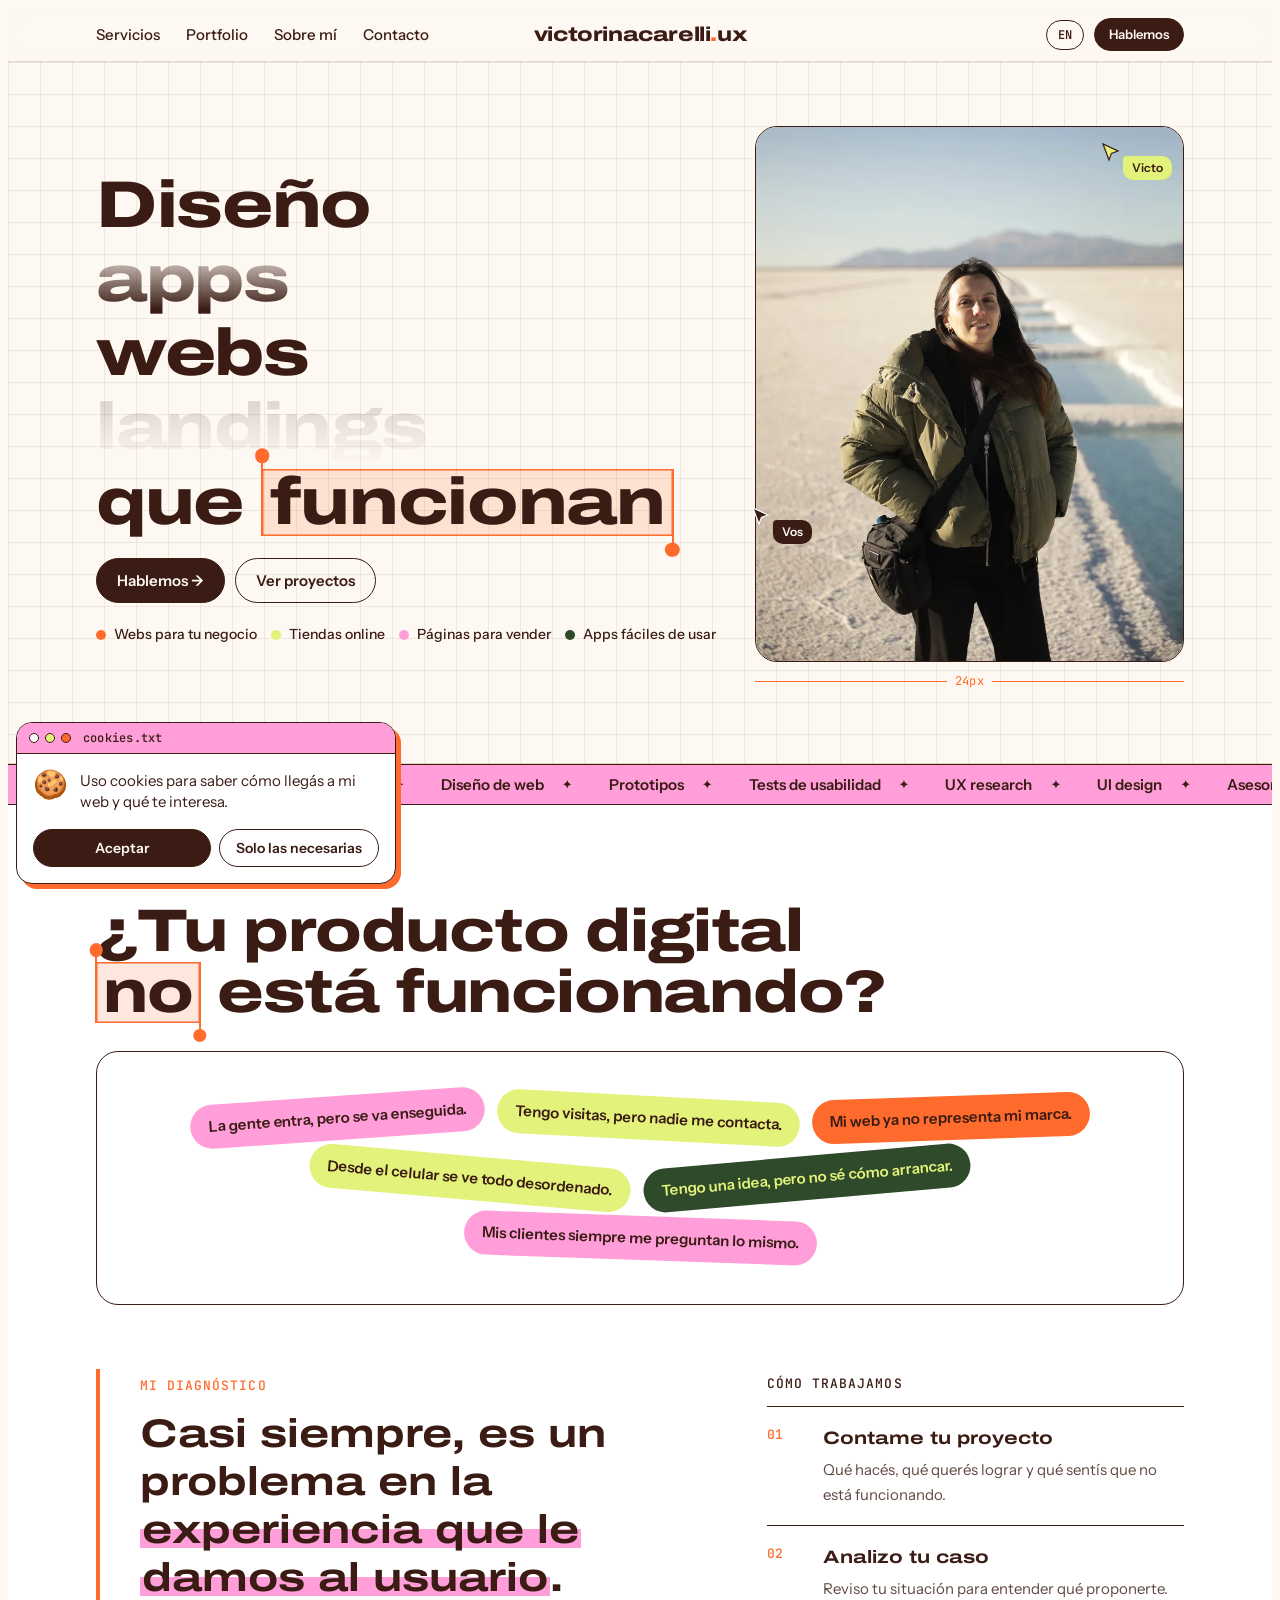
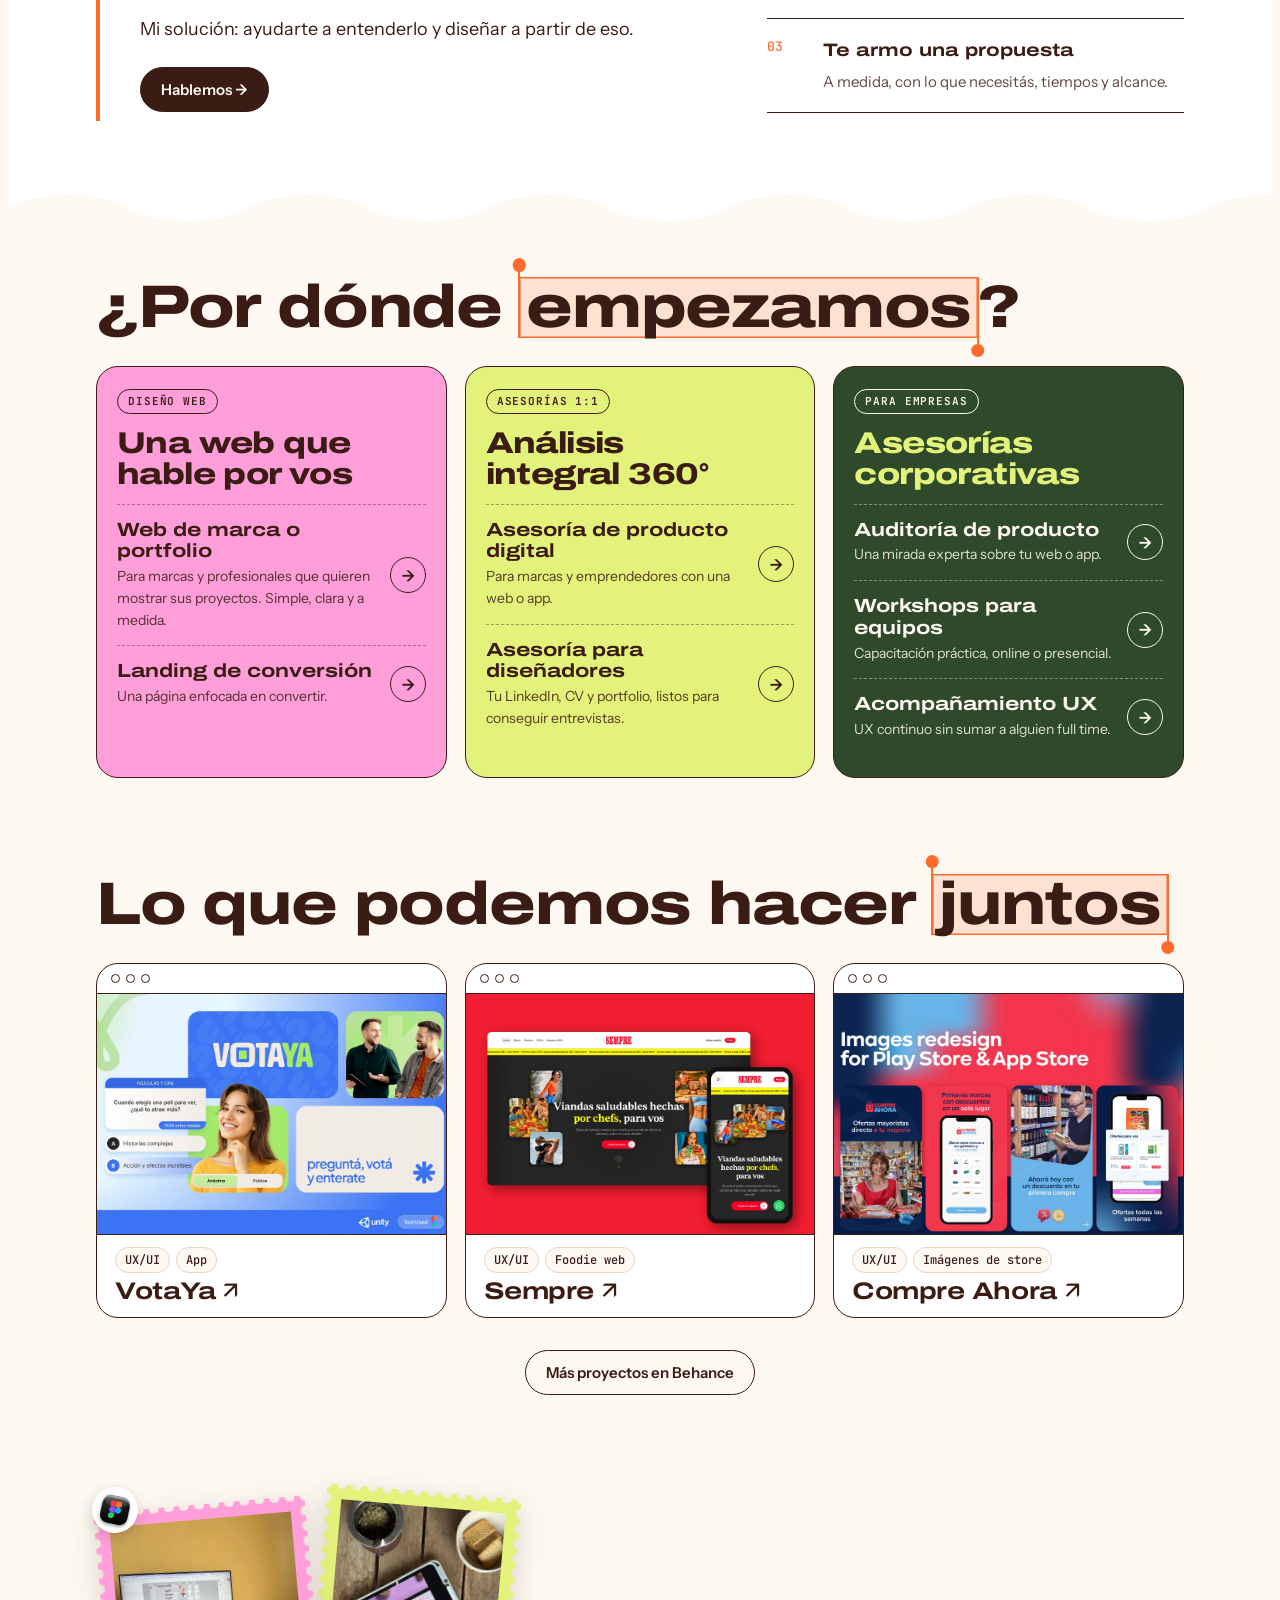
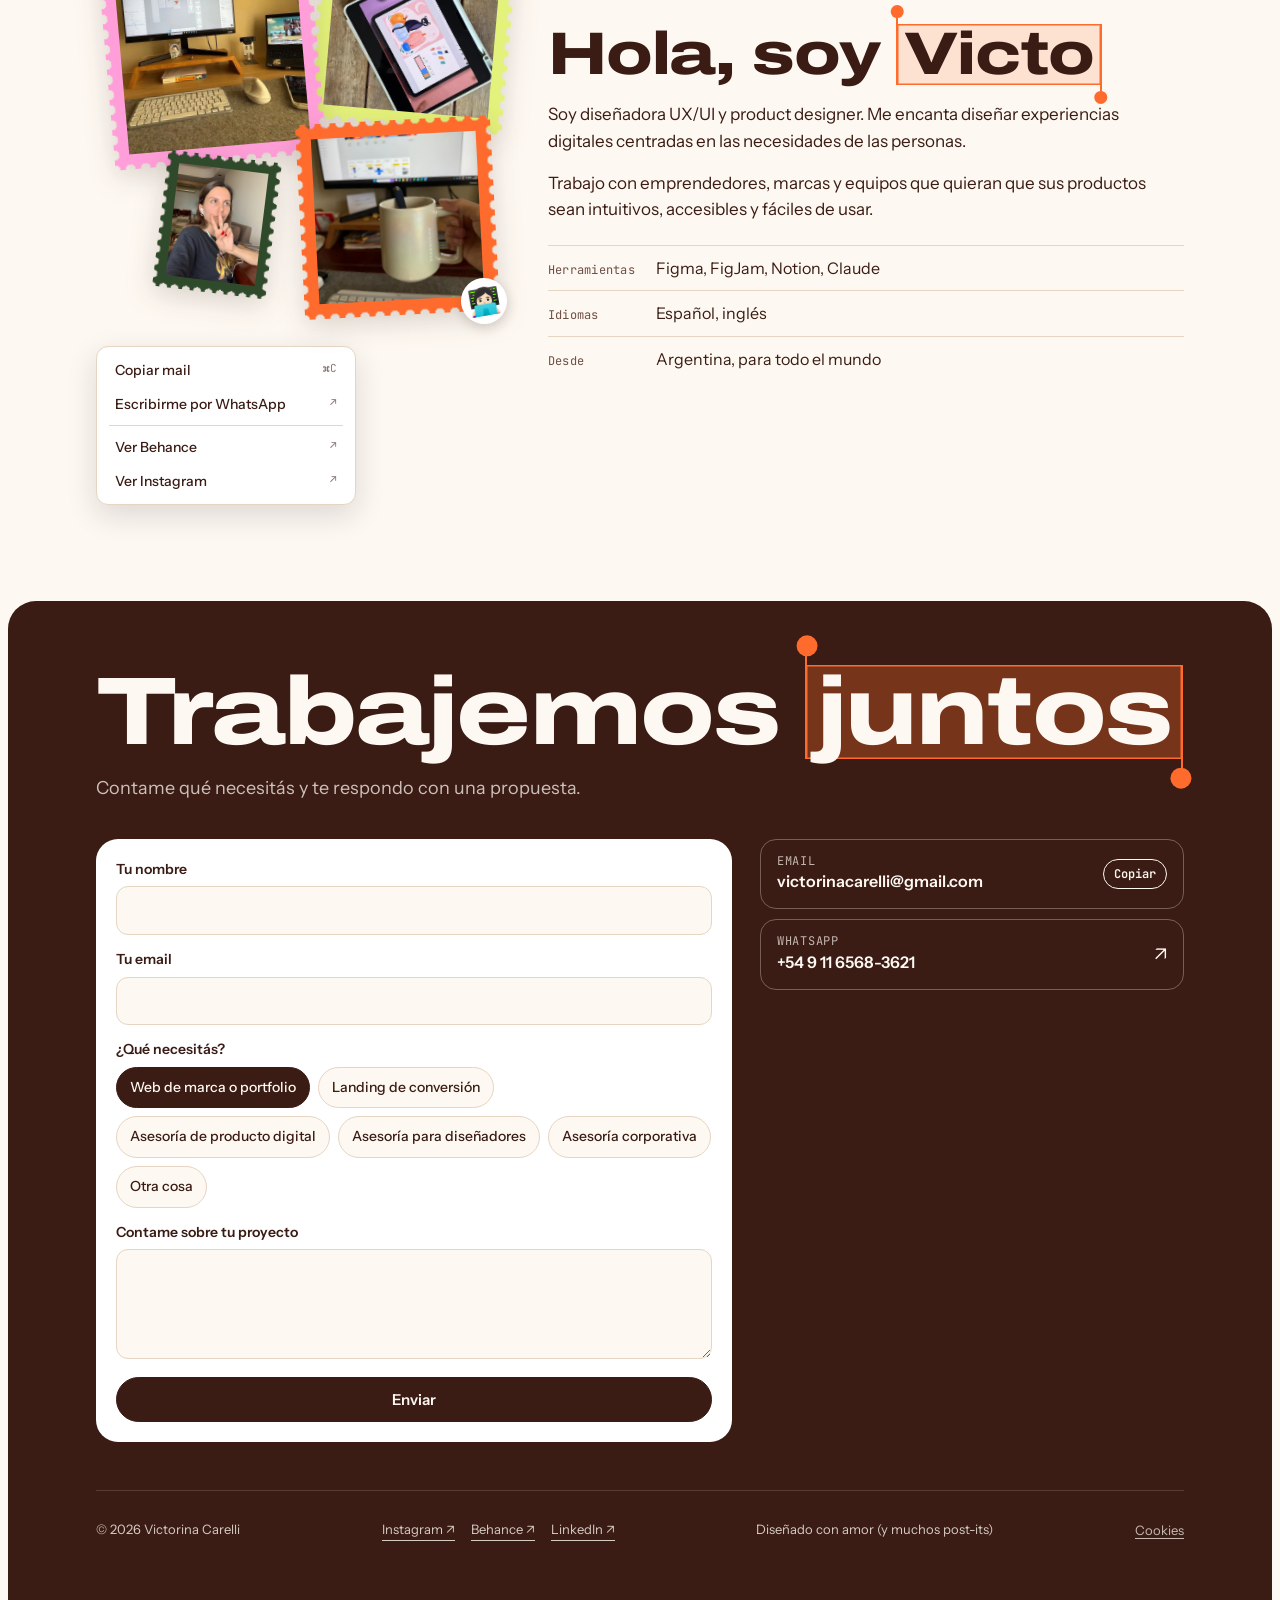
==== index.html @ 6cb01123 "Mobile: primera pantalla simplificada (rotador en 1 línea, pills bajo el título, CTA único, cookies " ====
<!doctype html>
<html lang="es">
<head>
<meta charset="utf-8">
<meta name="viewport" content="width=device-width, initial-scale=1, viewport-fit=cover">
<title>Victorina Carelli · Diseñadora UX/UI freelance en Argentina</title>
<meta name="description" content="Victorina Carelli, diseñadora UX/UI freelance en Argentina. Diseño webs personales y landing pages, y doy asesorías UX para emprendedores, diseñadores y empresas.">
<link rel="canonical" href="https://victorinacarelli.com.ar/">
<link rel="icon" href="data:image/svg+xml,%3Csvg xmlns='http://www.w3.org/2000/svg' viewBox='0 0 64 64'%3E%3Crect width='64' height='64' rx='16' fill='%23CDB8F6'/%3E%3Cpath d='M18 14l12 34 5-14 14-5z' fill='%232F6BFF' stroke='%231D1630' stroke-width='3' stroke-linejoin='round'/%3E%3C/svg%3E">
<meta name="theme-color" content="#FDF8F1">
<meta property="og:type" content="website">
<meta property="og:url" content="https://victorinacarelli.com.ar/">
<meta property="og:title" content="Victorina Carelli · Diseñadora UX/UI">
<meta property="og:description" content="Diseño webs y apps que tus clientes entienden a la primera. Portfolio, asesorías y presupuestos.">
<meta property="og:locale" content="es_AR">
<meta property="og:site_name" content="Victorina Carelli">
<meta property="og:image" content="https://victorinacarelli.com.ar/assets/img/victo-hero.jpg">
<meta name="twitter:card" content="summary_large_image">
<link rel="preconnect" href="https://fonts.googleapis.com">
<link rel="preconnect" href="https://fonts.gstatic.com" crossorigin>
<link rel="stylesheet" href="https://fonts.googleapis.com/css2?family=Archivo:wdth,wght@125,500;125,700;125,800&family=Instrument+Sans:wght@400;500;600&family=JetBrains+Mono:wght@400;500&display=swap">
<link rel="stylesheet" href="/assets/site.css?v=55">
<script src="/assets/tracking.js?v=6"></script>
<link rel="preload" as="image" href="/assets/img/victo-hero.webp" type="image/webp" fetchpriority="high">
<script type="application/ld+json">
{
  "@context": "https://schema.org",
  "@graph": [
    {
      "@type": "Person",
      "@id": "https://victorinacarelli.com.ar/#victo",
      "name": "Victorina Carelli",
      "jobTitle": "Diseñadora UX/UI",
      "url": "https://victorinacarelli.com.ar/",
      "image": "https://victorinacarelli.com.ar/assets/img/victo-hero.jpg",
      "email": "mailto:victorinacarelli@gmail.com",
      "address": {"@type": "PostalAddress", "addressCountry": "AR"},
      "knowsLanguage": ["es", "en"],
      "knowsAbout": ["Diseño UX", "Diseño UI", "UX research", "UX writing", "Diseño web", "Landing pages"],
      "sameAs": [
        "https://www.linkedin.com/in/victorinacarelli",
        "https://www.instagram.com/victorinacarelli.ux",
        "https://www.behance.net/victoricarelli"
      ]
    },
    {
      "@type": "ProfessionalService",
      "@id": "https://victorinacarelli.com.ar/#servicios",
      "name": "Victorina Carelli · Diseño UX/UI",
      "url": "https://victorinacarelli.com.ar/",
      "image": "https://victorinacarelli.com.ar/assets/img/victo-hero.jpg",
      "founder": {"@id": "https://victorinacarelli.com.ar/#victo"},
      "areaServed": [{"@type": "Country", "name": "Argentina"}, "Latinoamérica"],
      "availableLanguage": ["es", "en"],
      "hasOfferCatalog": {
        "@type": "OfferCatalog",
        "name": "Servicios",
        "itemListElement": [
          {"@type": "Offer", "itemOffered": {"@type": "Service", "name": "Diseño de web personal, portfolio y landing pages"}},
          {"@type": "Offer", "itemOffered": {"@type": "Service", "name": "Asesoría UX 1:1 para emprendedores y diseñadores"}},
          {"@type": "Offer", "itemOffered": {"@type": "Service", "name": "Consultoría y auditoría UX para empresas"}}
        ]
      }
    },
    {
      "@type": "WebSite",
      "@id": "https://victorinacarelli.com.ar/#web",
      "url": "https://victorinacarelli.com.ar/",
      "name": "Victorina Carelli",
      "inLanguage": "es-AR",
      "publisher": {"@id": "https://victorinacarelli.com.ar/#victo"}
    }
  ]
}
</script>
</head>
<body>

<header class="top">
  <div class="wrap">
    <nav class="nav" aria-label="Secciones">
      <a href="#servicios" data-i18n="nav_services">Servicios</a>
      <a href="#portfolio" data-i18n="nav_portfolio">Portfolio</a>
      <a href="#bio" data-i18n="nav_bio">Sobre mí</a>
      <a href="#contacto" data-i18n="nav_contact">Contacto</a>
    </nav>
    <a class="logo" href="#inicio">victorinacarelli<span>.</span>ux</a>
    <div class="top-right">
      <div class="lang" role="group" aria-label="Idioma / Language">
        <button type="button" id="lang-es" aria-pressed="true" data-lang="es" aria-label="Ver en español">ES</button>
        <button type="button" id="lang-en" aria-pressed="false" data-lang="en" aria-label="View in English">EN</button>
      </div>
      <a class="btn btn-primary btn-sm top-cta" href="#contacto" data-i18n="cta_short">Hablemos</a>
      <button type="button" class="burger" id="burger" aria-expanded="false" aria-controls="mmenu" aria-label="Abrir menú"><i></i><i></i><i></i></button>
    </div>
  </div>
</header>
<div class="mmenu" id="mmenu" hidden>
  <nav aria-label="Menú">
    <a href="#servicios" data-i18n="nav_services">Servicios</a>
    <a href="#portfolio" data-i18n="nav_portfolio">Portfolio</a>
    <a href="#bio" data-i18n="nav_bio">Sobre mí</a>
    <a href="#contacto" data-i18n="nav_contact">Contacto</a>
  </nav>
  <a class="btn btn-primary mm-cta" href="#contacto" data-i18n="cta_quote">Hablemos →</a>
</div>

<a class="wa-fab" href="https://wa.me/5491165683621?text=Hola%20Victo%2C%20vi%20tu%20web%20y%20quiero%20consultarte%20por%20" target="_blank" rel="noopener" aria-label="WhatsApp">
  <svg viewBox="0 0 24 24" width="28" height="28" aria-hidden="true"><path fill="currentColor" d="M12 2a10 10 0 0 0-8.6 15.1L2 22l5-1.3A10 10 0 1 0 12 2zm0 18.2a8.2 8.2 0 0 1-4.2-1.2l-.3-.2-3 .8.8-2.9-.2-.3A8.2 8.2 0 1 1 12 20.2zm4.5-6.1c-.2-.1-1.5-.7-1.7-.8s-.4-.1-.6.1-.7.8-.8 1-.3.2-.5.1a6.7 6.7 0 0 1-3.3-2.9c-.3-.4.2-.4.7-1.4a.5.5 0 0 0 0-.4l-.8-1.9c-.2-.5-.4-.4-.6-.4h-.5a.9.9 0 0 0-.7.3 2.8 2.8 0 0 0-.9 2.1 4.9 4.9 0 0 0 1 2.6 11.2 11.2 0 0 0 4.3 3.8c1.6.7 2.2.7 3 .6a2.6 2.6 0 0 0 1.7-1.2 2.1 2.1 0 0 0 .1-1.2c0-.1-.2-.2-.4-.3z"/></svg>
</a>

<main>
  <!-- HERO -->
  <section id="inicio" class="hero">
    <div class="wrap">
      <div style="display:grid;gap:22px;min-width:0">
        <h1 data-i18n-html="hero_title">Diseño <span class="rot"><span class="sr-only">apps, webs, landings y experiencias</span><span class="rot-win" aria-hidden="true"><span class="rot-track"><span>experiencias</span><span class="on">apps</span><span>webs</span><span>landings</span><span>experiencias</span><span>apps</span><span>webs</span></span></span></span> <span class="h-end">que <span class="sel"><i></i>funcionan<i></i></span></span></h1>
        <div class="ctas">
          <a class="btn btn-primary" href="#contacto" data-i18n="cta_quote">Hablemos →</a>
          <a class="btn btn-ghost" href="#portfolio" data-i18n="cta_work">Ver proyectos</a>
        </div>
        <p class="skills" aria-label="Lo que diseño">
          <span class="tag" data-i18n="tag_b1">Webs para tu negocio</span>
          <span class="tag" data-i18n="tag_b2">Tiendas online</span>
          <span class="tag" data-i18n="tag_b3">Páginas para vender</span>
          <span class="tag" data-i18n="tag_b4">Apps fáciles de usar</span>
        </p>
      </div>
      <div style="min-width:0;display:grid;gap:10px">
        <div class="photo photo-real">
          <picture>
            <source srcset="/assets/img/victo-hero.webp" type="image/webp">
            <img src="/assets/img/victo-hero.jpg" alt="Victorina Carelli sonriendo en las Salinas Grandes" width="800" height="1000" fetchpriority="high">
          </picture>
          <div class="cursor c1" aria-hidden="true">
            <svg viewBox="0 0 20 20"><path d="M2 2l6 16 2.4-6.6L17 9z" stroke="#fff" stroke-width="1.2"/></svg>
            <b>Victo</b>
          </div>
          <div class="cursor c2" aria-hidden="true">
            <svg viewBox="0 0 20 20"><path d="M2 2l6 16 2.4-6.6L17 9z" stroke="#fff" stroke-width="1.2"/></svg>
            <b data-i18n="cursor_you">Vos</b>
          </div>
        </div>
        <div class="redline mono" aria-hidden="true">24px</div>
      </div>
    </div>
  </section>

  <div class="marquee" aria-hidden="true">
    <div class="track" id="marquee"></div>
  </div>

  <!-- PAINS -->
  <section class="sec sec-color" aria-labelledby="pains-title">
    <div class="wrap">
      <div class="sec-head">
        <h2 id="pains-title" data-i18n-html="pains_title">¿Tu producto digital <span class="sel"><i></i>no<i></i></span> está funcionando?</h2>
      </div>
      <div class="pains">
        <span class="pain" data-i18n="pain1">La gente entra, pero se va enseguida.</span>
        <span class="pain" data-i18n="pain2">Tengo visitas, pero nadie me contacta.</span>
        <span class="pain" data-i18n="pain3">Mi web ya no representa mi marca.</span>
        <span class="pain" data-i18n="pain4">Desde el celular se ve todo desordenado.</span>
        <span class="pain" data-i18n="pain5">Tengo una idea, pero no sé cómo arrancar.</span>
        <span class="pain" data-i18n="pain6">Mis clientes siempre me preguntan lo mismo.</span>
      </div>
      <div class="solution">
        <p class="sol-kicker" data-i18n="sol_tag">Mi diagnóstico</p>
      <p class="pains-foot"><strong data-i18n-html="pains_foot_t">Casi siempre, es un problema en la <mark class="hl">experiencia<br class="br-d"> que le damos al usuario</mark>.</strong><span data-i18n="pains_foot">Mi solución: ayudarte a entenderlo y diseñar a partir de eso.</span></p>
        <div class="ctas pains-cta"><a class="btn btn-primary" href="#contacto" data-i18n="pains_cta">Hablemos →</a></div>
        <div class="sol-side">
          <p class="sol-kicker sol-kicker-ink" data-i18n="how_t">Cómo trabajamos</p>
          <ol class="dsteps">
            <li><b>01</b><div><strong data-i18n="how1_t">Contame tu proyecto</strong><span data-i18n="how1_s">Qué hacés, qué querés lograr y qué sentís que no está funcionando.</span></div></li>
            <li><b>02</b><div><strong data-i18n="how2_t">Analizo tu caso</strong><span data-i18n="how2_s">Reviso tu situación para entender qué proponerte.</span></div></li>
            <li><b>03</b><div><strong data-i18n="how3_t">Te armo una propuesta</strong><span data-i18n="how3_s">A medida, con lo que necesitás, tiempos y alcance.</span></div></li>
          </ol>
        </div>
      </div>
    </div>
  </section>

  <!-- SERVICES -->
  <section id="servicios" class="sec" style="padding-top:0" aria-labelledby="sv-title">
    <div class="wrap">
      <div class="sec-head">
        <h2 id="sv-title" data-i18n-html="sv_title">¿Por dónde <span class="sel"><i></i>empezamos<i></i></span>?</h2>
      </div>
      <div class="svc-groups">
        <article class="group g-web">
          <span class="group-label" data-i18n="g_web_l">Diseño web</span>
          <h3 data-i18n="g_web_t">Una web que hable por vos</h3>
          <div class="items">
            <a class="item" href="#contacto" data-need="w1"><strong data-i18n="w1_t">Web de marca o portfolio</strong><span data-i18n="w1_s">Para marcas y profesionales que quieren mostrar sus proyectos. Simple, clara y a medida.</span><i class="go" aria-hidden="true"><b>→</b></i></a>
            <a class="item" href="#contacto" data-need="w2"><strong data-i18n="w2_t">Landing de conversión</strong><span data-i18n="w2_s">Una página enfocada en convertir.</span><i class="go" aria-hidden="true"><b>→</b></i></a>
          </div>
        </article>
        <article class="group g-1on1">
          <span class="group-label" data-i18n="g_1on1_l">Asesorías 1:1</span>
          <h3 data-i18n="g_1on1_t">Análisis integral 360°</h3>
          <div class="items">
            <a class="item" href="#contacto" data-need="a1"><strong data-i18n="a1_t">Asesoría de producto digital</strong><span data-i18n="a1_s">Para marcas y emprendedores con una web o app.</span><i class="go" aria-hidden="true"><b>→</b></i></a>
            <a class="item" href="#contacto" data-need="a2"><strong data-i18n="a2_t">Asesoría para diseñadores</strong><span data-i18n="a2_s">Tu LinkedIn, CV y portfolio, listos para conseguir entrevistas.</span><i class="go" aria-hidden="true"><b>→</b></i></a>
          </div>
        </article>
        <article class="group g-corp">
          <span class="group-label" data-i18n="g_corp_l">Para empresas</span>
          <h3 data-i18n="g_corp_t">Asesorías corporativas</h3>
          <div class="items">
            <a class="item" href="#contacto" data-need="corp" data-sub="c1_t"><strong data-i18n="c1_t">Auditoría de producto</strong><span data-i18n="c1_s">Una mirada experta sobre tu web o app.</span><i class="go" aria-hidden="true"><b>→</b></i></a>
            <a class="item" href="#contacto" data-need="corp" data-sub="c2_t"><strong data-i18n="c2_t">Workshops para equipos</strong><span data-i18n="c2_s">Capacitación práctica, online o presencial.</span><i class="go" aria-hidden="true"><b>→</b></i></a>
            <a class="item" href="#contacto" data-need="corp" data-sub="c3_t"><strong data-i18n="c3_t">Acompañamiento UX</strong><span data-i18n="c3_s">UX continuo sin sumar a alguien full time.</span><i class="go" aria-hidden="true"><b>→</b></i></a>
          </div>
        </article>
      </div>
    </div>
  </section>

  <!-- PORTFOLIO -->
  <section id="portfolio" class="sec" style="padding-top:0" aria-labelledby="portfolio-title">
    <div class="wrap">
      <div class="sec-head">
        <h2 id="portfolio-title" data-i18n-html="pf_title">Lo que podemos hacer <span class="sel"><i></i>juntos<i></i></span></h2>
      </div>
      <div class="grid three">
        <a class="project wide" href="https://www.behance.net/gallery/244500389/VotaYa-Opinion-Platform-UXUI" target="_blank" rel="noopener">
          <div class="bar"><i></i><i></i><i></i></div>
          <div class="thumb has-img"><img src="/assets/img/votaya.webp" alt="Portada de VotaYa: app para preguntar, votar y enterarte" width="1800" height="1241" loading="lazy" decoding="async"></div>
          <div class="p-body">
            <div class="p-meta"><span class="chip">UX/UI</span><span class="chip">App</span></div>
            <h3 data-i18n="p1_t">VotaYa</h3>
          </div>
        </a>
        <a class="project" href="https://semprehoy.com/" target="_blank" rel="noopener">
          <div class="bar"><i></i><i></i><i></i></div>
          <div class="thumb has-img"><img src="/assets/img/sempre.webp" alt="Web de Sempre en desktop y mobile" width="1800" height="1241" loading="lazy" decoding="async"></div>
          <div class="p-body">
            <div class="p-meta"><span class="chip">UX/UI</span><span class="chip" data-i18n="chip_live">Foodie web</span></div>
            <h3 data-i18n="p2_t">Sempre</h3>
          </div>
        </a>
        <a class="project" href="https://www.behance.net/gallery/212072231/Redesign-of-store-images" target="_blank" rel="noopener">
          <div class="bar"><i></i><i></i><i></i></div>
          <div class="thumb has-img"><img src="/assets/img/compre-ahora.webp" alt="Imágenes rediseñadas de Compre Ahora para Play Store y App Store" width="1668" height="1150" loading="lazy" decoding="async"></div>
          <div class="p-body">
            <div class="p-meta"><span class="chip">UX/UI</span><span class="chip" data-i18n="chip_store">Imágenes de store</span></div>
            <h3 data-i18n="p3_t">Compre Ahora</h3>
          </div>
        </a>
      </div>
      <a class="btn btn-ghost see-all" href="https://www.behance.net/victoricarelli" target="_blank" rel="noopener" data-i18n="pf_all">Más proyectos en Behance</a>
    </div>
  </section>

  <!-- BIO -->
  <section id="bio" class="sec" style="padding-top:0" aria-labelledby="bio-title">
    <div class="wrap bio">
      <div style="display:grid;gap:14px;min-width:0">
        <div class="collage" role="img" aria-label="Collage de fotos de Victo: su escritorio, mate con iPad, café frente al monitor y una selfie">
          <figure class="stamp st-1"><div class="st-in"><img src="/assets/img/bio-escritorio.webp" alt="" width="540" height="960" loading="lazy"></div></figure>
          <figure class="stamp st-2"><div class="st-in"><img src="/assets/img/bio-ipad.webp" alt="" width="539" height="960" loading="lazy"></div></figure>
          <figure class="stamp st-3"><div class="st-in"><img src="/assets/img/bio-taza.webp" alt="" width="720" height="960" loading="lazy"></div></figure>
          <figure class="stamp st-4"><div class="st-in"><img src="/assets/img/bio-selfie.webp" alt="" width="720" height="960" loading="lazy"></div></figure>
          <span class="st-sticker" aria-hidden="true"><i class="pill3d"><svg viewBox="0 0 38 57" width="12" height="18"><path fill="#00B6FF" d="M19 28.5a9.5 9.5 0 1 1 19 0 9.5 9.5 0 0 1-19 0z"/><path fill="#24CB71" d="M0 47.5A9.5 9.5 0 0 1 9.5 38H19v9.5a9.5 9.5 0 1 1-19 0z"/><path fill="#FF7237" d="M19 0v19h9.5a9.5 9.5 0 1 0 0-19H19z"/><path fill="#FF3737" d="M0 9.5A9.5 9.5 0 0 0 9.5 19H19V0H9.5A9.5 9.5 0 0 0 0 9.5z"/><path fill="#874FFF" d="M0 28.5A9.5 9.5 0 0 0 9.5 38H19V19H9.5A9.5 9.5 0 0 0 0 28.5z"/></svg></i></span>
          <span class="st-sticker st-sticker-2" aria-hidden="true"><span class="emo">👩🏻‍💻</span></span>
        </div>
        <div class="ctx" role="menu" aria-label="Accesos rápidos">
          <button type="button" role="menuitem" id="ctx-copy" data-copy="victorinacarelli@gmail.com"><span data-i18n="ctx_copy">Copiar mail</span><kbd>⌘C</kbd></button>
          <a role="menuitem" href="https://wa.me/5491165683621" target="_blank" rel="noopener"><span data-i18n="ctx_wa">Escribirme por WhatsApp</span><kbd>↗</kbd></a>
          <hr>
          <a role="menuitem" href="https://www.behance.net/victoricarelli" target="_blank" rel="noopener"><span data-i18n="ctx_be">Ver Behance</span><kbd>↗</kbd></a>
          <a role="menuitem" href="https://www.instagram.com/victorinacarelli.ux" target="_blank" rel="noopener"><span data-i18n="ctx_ig">Ver Instagram</span><kbd>↗</kbd></a>
        </div>
      </div>
      <div class="bio-text">
        <h2 id="bio-title" data-i18n-html="bio_title">Hola, soy <span class="sel"><i></i>Victo<i></i></span></h2>
        <p data-i18n="bio_p1">Soy diseñadora UX/UI y product designer. Me encanta diseñar experiencias digitales centradas en las necesidades de las personas.</p>
        <p data-i18n="bio_p2">Trabajo con emprendedores, marcas y equipos que quieran que sus productos sean intuitivos, accesibles y fáciles de usar.</p>
        <div class="facts">
          <div class="fact"><span class="mono" data-i18n="f_tools">Herramientas</span><span>Figma, FigJam, Notion, Claude</span></div>
          <div class="fact"><span class="mono" data-i18n="f_lang">Idiomas</span><span data-i18n="f_lang_v">Español, inglés</span></div>
          <div class="fact"><span class="mono" data-i18n="f_where">Desde</span><span data-i18n="f_where_v">Argentina, para todo el mundo</span></div>
        </div>
      </div>
    </div>
  </section>

  <!-- CONTACT -->
  <section id="contacto" class="contact" aria-labelledby="ct-title">
    <div class="wrap sec">
      <h2 id="ct-title" data-i18n-html="ct_title">Trabajemos <span class="sel"><i></i>juntos<i></i></span></h2>
      <p class="lead" data-i18n="ct_lead">Contame qué necesitás y te respondo con una propuesta.</p>

      <div class="c-grid">
        <form id="quote-form" action="https://formspree.io/f/mgakokyd" method="POST" novalidate>
          <input type="hidden" name="_subject" value="Nueva consulta desde la web">
          <p hidden><label>No completar: <input name="_gotcha" tabindex="-1" autocomplete="off"></label></p>
          <div class="field">
            <label for="f-name" data-i18n="f_name">Tu nombre</label>
            <input id="f-name" name="name" autocomplete="name" required>
          </div>
          <div class="field">
            <label for="f-email" data-i18n="f_email">Tu email</label>
            <input id="f-email" name="email" type="email" autocomplete="email" required>
          </div>
          <fieldset class="chips-input">
            <legend data-i18n="f_need">¿Qué necesitás?</legend>
            <label><input type="radio" name="need" id="need-w1" value="Web de marca o portfolio" checked><span data-i18n="w1_t">Web de marca o portfolio</span></label>
            <label><input type="radio" name="need" id="need-w2" value="Landing de conversión"><span data-i18n="w2_t">Landing de conversión</span></label>
            <label><input type="radio" name="need" id="need-a1" value="Asesoría de producto digital"><span data-i18n="a1_t">Asesoría de producto digital</span></label>
            <label><input type="radio" name="need" id="need-a2" value="Asesoría para diseñadores"><span data-i18n="a2_t">Asesoría para diseñadores</span></label>
            <label><input type="radio" name="need" id="need-corp" value="Asesoría corporativa"><span data-i18n="f_corp">Asesoría corporativa</span></label>
            <label><input type="radio" name="need" id="need-other" value="Otra cosa"><span data-i18n="f_other">Otra cosa</span></label>
          </fieldset>
          <div class="field">
            <label for="f-msg" data-i18n="f_msg">Contame sobre tu proyecto</label>
            <textarea id="f-msg" name="message"></textarea>
          </div>
          <button class="btn btn-primary" type="submit" data-i18n="f_send">Enviar</button>
          <p class="form-note" id="form-note" data-i18n="f_note"></p>
          <p class="form-ok" id="form-ok" hidden data-i18n="f_ok">¡Gracias! Recibí tu consulta y te escribo pronto.</p>
        </form>

        <div class="channels">
          <div class="channel">
            <div><small>Email</small><strong id="mail-text">victorinacarelli@gmail.com</strong></div>
            <button type="button" class="copy" id="copy-mail" data-copy="victorinacarelli@gmail.com" data-i18n="copy">Copiar</button>
          </div>
          <a class="channel" href="https://wa.me/5491165683621" target="_blank" rel="noopener">
            <div><small>WhatsApp</small><strong>+54 9 11 6568-3621</strong></div><span class="arrow">↗</span>
          </a>
        </div>
      </div>

      <footer>
        <span>© 2026 Victorina Carelli</span>
        <nav class="foot-social" aria-label="Redes">
          <a href="https://www.instagram.com/victorinacarelli.ux" target="_blank" rel="noopener">Instagram ↗</a>
          <a href="https://www.behance.net/victoricarelli" target="_blank" rel="noopener">Behance ↗</a>
          <a href="https://www.linkedin.com/in/victorinacarelli" target="_blank" rel="noopener">LinkedIn ↗</a>
        </nav>
        <span data-i18n="foot">Diseñado con amor (y muchos post-its)</span>
      </footer>
    </div>
  </section>
</main>

<script>
(function(){
  const sel = w => '<span class="sel"><i></i>'+w+'<i></i></span>';
  const rot = (ws, label) => { const items=[ws[ws.length-1]].concat(ws, ws.slice(0,2)); return '<span class="rot"><span class="sr-only">'+label+'</span><span class="rot-win" aria-hidden="true"><span class="rot-track">'+items.map((w,i)=>'<span'+(i===1?' class="on"':'')+'>'+w+'</span>').join('')+'</span></span></span>'; };
  const T = {
    es:{
      nav_portfolio:"Portfolio",nav_services:"Servicios",nav_bio:"Sobre mí",nav_contact:"Contacto",cta_short:"Hablemos",
      hero_eyebrow:"UX/UI Designer · Asesorías · Diseño web",
      hero_title:"Diseño "+rot(["apps","webs","landings","experiencias"],"apps, webs, landings y experiencias")+" <span class=\"h-end\">que "+sel("funcionan")+"</span>",
      hero_lead:"Ordeno lo que tenés en la cabeza y lo convierto en una experiencia clara, linda y que vende.",
      cta_quote:"Hablemos →",cta_work:"Ver proyectos",tag_b1:"Webs para tu negocio",tag_b2:"Tiendas online",tag_b3:"Páginas para vender",tag_b4:"Apps fáciles de usar",
      ph_photo:"Tu foto recortada acá",ph_photo_hint:"pose divertida, fondo liso",ph_photo2:"Otra foto tuya",cursor_you:"Vos",
      marquee:["UX research","UI design","Asesorías","Diseño de web","Prototipos","Tests de usabilidad"],
      pains_eyebrow:"Diagnóstico rápido",pains_title:"¿Tu producto digital "+sel("no")+" está funcionando?",
      pain1:"La gente entra, pero se va enseguida.",pain2:"Tengo visitas, pero nadie me contacta.",pain3:"Mi web ya no representa mi marca.",pain4:"Desde el celular se ve todo desordenado.",pain5:"Tengo una idea, pero no sé cómo arrancar.",pain6:"Mis clientes siempre me preguntan lo mismo.",
      pains_cta:"Hablemos →",sol_tag:"Mi diagnóstico",how_t:"Cómo trabajamos",how1_t:"Contame tu proyecto",how1_s:"Qué hacés, qué querés lograr y qué sentís que no está funcionando.",how2_t:"Analizo tu caso",how2_s:"Reviso tu situación para entender qué proponerte.",how3_t:"Te armo una propuesta",how3_s:"A medida, con lo que necesitás, tiempos y alcance.",pains_foot_t:'Casi siempre, es un problema en la <mark class="hl">experiencia<br class="br-d"> que le damos al usuario</mark>.',pains_foot:"Mi solución: ayudarte a entenderlo y diseñar a partir de eso.",
      pf_eyebrow:"Portfolio",pf_title:"Lo que podemos hacer "+sel("juntos"),sample:"Ejemplo",chip_ai:"Con IA",
      p1_t:"VotaYa",p1_d:"Ver el caso ↗",chip_web:"Plataforma web",chip_redesign:"Rediseño",
      p2_t:"Sempre",p2_d:"Ver la web ↗",chip_live:"Foodie web",
      p3_t:"Compre Ahora",chip_store:"Imágenes de store",p3_d:"Ver el caso ↗",
      pf_all:"Más proyectos en Behance",
      sv_eyebrow:"Mis servicios",sv_title:"¿Por dónde "+sel("empezamos")+"?",sample_services:"Textos de ejemplo",
      g_web_l:"Diseño web",g_web_t:"Una web que hable por vos",
      w1_t:"Web de marca o portfolio",w1_s:"Para marcas y profesionales que quieren mostrar sus proyectos. Simple, clara y a medida.",w2_t:"Landing de conversión",w2_s:"Una página enfocada en convertir.",
      g_1on1_l:"Asesorías 1:1",g_1on1_t:"Análisis integral 360°",
      a1_t:"Asesoría de producto digital",a1_s:"Para marcas y emprendedores con una web o app.",a2_t:"Asesoría para diseñadores",a2_s:"Tu LinkedIn, CV y portfolio, listos para conseguir entrevistas.",
      g_corp_l:"Para empresas",g_corp_t:"Asesorías corporativas",
      c1_t:"Auditoría de producto",c1_s:"Una mirada experta sobre tu web o app.",c2_t:"Workshops para equipos",c2_s:"Capacitación práctica, online o presencial.",c3_t:"Acompañamiento UX",c3_s:"UX continuo sin sumar a alguien full time.",
      f_corp:"Asesoría corporativa",
      bio_eyebrow:"Mini bio",bio_title:"Hola, soy "+sel("Victo"),
      bio_p1:"Soy diseñadora UX/UI y product designer. Me encanta diseñar experiencias digitales centradas en las necesidades de las personas.",
      bio_p2:"Trabajo con emprendedores, marcas y equipos que quieran que sus productos sean intuitivos, accesibles y fáciles de usar.",
      sample_bio:"Bio de ejemplo, la cambiamos por la tuya",f_tools:"Herramientas",f_lang:"Idiomas",f_lang_v:"Español, inglés",f_where:"Desde",f_where_v:"Argentina, para todo el mundo",
      ctx_copy:"Copiar mail",ctx_wa:"Escribirme por WhatsApp",ctx_be:"Ver Behance",ctx_ig:"Ver Instagram",
      ct_eyebrow:"Hablemos",ct_title:"Trabajemos "+sel("juntos"),ct_lead:"Contame qué necesitás y te respondo con una propuesta.",
      f_name:"Tu nombre",f_email:"Tu email",f_need:"¿Qué necesitás?",f_other:"Otra cosa",f_budget:"Presupuesto aproximado",f_b0:"Todavía no sé",f_b3:"Más de USD 800",
      f_msg:"Contame sobre tu proyecto",f_send:"Enviar",f_note:"",
      f_ok:"¡Gracias! Recibí tu consulta y te escribo pronto.",f_err:"Completá tu nombre y un email válido.",f_fail:"No se pudo enviar. Probá de nuevo o escribime por WhatsApp.",
      copy:"Copiar",copied:"¡Copiado!",foot:"Diseñado con amor (y muchos post-its)"
    },
    en:{
      nav_portfolio:"Work",nav_services:"Services",nav_bio:"About",nav_contact:"Contact",cta_short:"Let's talk",
      hero_eyebrow:"UX/UI Designer · Consulting · Web design",
      hero_title:"I design "+rot(["apps","websites","landings","experiences"],"apps, websites, landings and experiences")+" <span class=\"h-end\">that "+sel("work")+"</span>",
      hero_lead:"I take the idea in your head and turn it into an experience that is clear, beautiful and sells.",
      cta_quote:"Let's talk →",cta_work:"See my work",tag_b1:"Websites for your business",tag_b2:"Online stores",tag_b3:"Sales pages",tag_b4:"Easy-to-use apps",
      ph_photo:"Your cut-out photo here",ph_photo_hint:"fun pose, plain background",ph_photo2:"Another photo of you",cursor_you:"You",
      marquee:["UX research","UI design","Consulting","Web design","Prototypes","Usability testing"],
      pains_eyebrow:"Quick check",pains_title:"Is your digital product "+sel("not")+" working?",
      pain1:"People come in, but leave right away.",pain2:"I get visits, but nobody contacts me.",pain3:"My website no longer reflects my brand.",pain4:"On mobile everything looks messy.",pain5:"I have an idea, but don't know how to start.",pain6:"My clients always ask me the same thing.",
      pains_cta:"Let's talk →",sol_tag:"My diagnosis",how_t:"How we work",how1_t:"Tell me about your project",how1_s:"What you do, what you want to achieve and what you feel isn't working.",how2_t:"I analyze your case",how2_s:"I review your situation to understand what to propose.",how3_t:"I put together a proposal",how3_s:"Tailored, with what you need, timing and scope.",pains_foot_t:'Most of the time, it\'s a problem with the <mark class="hl">experience<br class="br-d"> we give the user</mark>.',pains_foot:"My solution: help you understand it and design from there.",
      pf_eyebrow:"Work",pf_title:"What we can do "+sel("together"),sample:"Sample",chip_ai:"AI-built",
      p1_t:"VotaYa",p1_d:"See the case ↗",chip_web:"Web platform",chip_redesign:"Redesign",
      p2_t:"Sempre",p2_d:"Visit the site ↗",chip_live:"Foodie web",
      p3_t:"Compre Ahora",chip_store:"Store images",p3_d:"See the case ↗",
      pf_all:"More projects on Behance",
      sv_eyebrow:"Services",sv_title:"Where do we "+sel("start")+"?",sample_services:"Sample copy",
      g_web_l:"Web design",g_web_t:"A website that speaks for you",
      w1_t:"Brand website or portfolio",w1_s:"For brands and professionals who want to show their projects. Simple, clear and tailored.",w2_t:"Conversion landing page",w2_s:"A page focused on converting.",
      g_1on1_l:"1:1 sessions",g_1on1_t:"360° in-depth review",
      a1_t:"Digital product session",a1_s:"For brands and founders with a website or app.",a2_t:"Session for designers",a2_s:"Your LinkedIn, CV and portfolio, ready to land interviews.",
      g_corp_l:"For companies",g_corp_t:"Corporate consulting",
      c1_t:"Product audit",c1_s:"An expert look at your website or app.",c2_t:"Team workshops",c2_s:"Hands-on training, online or on site.",c3_t:"Ongoing UX support",c3_s:"Continuous UX without a full-time hire.",
      f_corp:"Corporate consulting",
      bio_eyebrow:"About",bio_title:"Hi, I'm "+sel("Victo"),
      bio_p1:"I'm a UX/UI and product designer. I love designing digital experiences centered on people's needs.",
      bio_p2:"I work with founders, brands and teams who want their products to be intuitive, accessible and easy to use.",
      sample_bio:"Sample bio, we'll replace it with yours",f_tools:"Tools",f_lang:"Languages",f_lang_v:"Spanish, English",f_where:"Based in",f_where_v:"Argentina, working worldwide",
      ctx_copy:"Copy email",ctx_wa:"Message me on WhatsApp",ctx_be:"See Behance",ctx_ig:"See Instagram",
      ct_eyebrow:"Let's talk",ct_title:"Let's work "+sel("together"),ct_lead:"Tell me what you need and I'll reply with a proposal.",
      f_name:"Your name",f_email:"Your email",f_need:"What do you need?",f_other:"Something else",f_budget:"Approximate budget",f_b0:"Not sure yet",f_b3:"Over USD 800",
      f_msg:"Tell me about your project",f_send:"Send",f_note:"",
      f_ok:"Thanks! I got your message and will be in touch soon.",f_err:"Please add your name and a valid email.",f_fail:"It couldn't be sent. Please try again or message me on WhatsApp.",
      copy:"Copy",copied:"Copied!",foot:"Designed with love (and lots of sticky notes)"
    }
  };
  let lang = "es";
  function renderMarquee(){
    const items = T[lang].marquee;
    const m = document.getElementById("marquee");
    const html = items.concat(items).concat(items).concat(items).map(t=>"<span>"+t+"</span>").join("");
    m.innerHTML = html;
  }
  function setLang(l){
    lang = l;
    document.documentElement.lang = l;
    document.querySelectorAll("[data-i18n]").forEach(el=>{const v=T[l][el.dataset.i18n]; if(typeof v==="string") el.textContent=v;});
    document.querySelectorAll("[data-i18n-html]").forEach(el=>{const v=T[l][el.dataset.i18nHtml]; if(v) el.innerHTML=v;});
    document.querySelectorAll(".lang button").forEach(b=>b.setAttribute("aria-pressed", String(b.dataset.lang===l)));
    renderMarquee();
    try{localStorage.setItem("victo-lang", l)}catch(e){}
  }
  document.querySelectorAll(".lang button").forEach(b=>b.addEventListener("click",()=>setLang(b.dataset.lang)));
  let saved=null; try{saved=localStorage.getItem("victo-lang")}catch(e){}
  setLang(saved==="en"?"en":"es");

  function copyFrom(btn, labelKey){
    const text = btn.dataset.copy;
    const done = ()=>{ const span = labelKey ? btn.querySelector("span") || btn : btn; const prev = span.textContent; span.textContent = T[lang].copied; setTimeout(()=>{span.textContent = prev},1600); };
    const fallback = ()=>{ const el=document.getElementById("mail-text"); const r=document.createRange(); r.selectNodeContents(el); const s=getSelection(); s.removeAllRanges(); s.addRange(r); };
    try{ navigator.clipboard.writeText(text).then(done, fallback); }catch(e){ fallback(); }
  }
  document.getElementById("copy-mail").addEventListener("click", e=>copyFrom(e.currentTarget));
  document.getElementById("ctx-copy").addEventListener("click", e=>copyFrom(e.currentTarget, true));

  /* Lanzamiento: las cards de servicios llevan al formulario con el motivo precargado */
  function preselect(need, subKey){
    const r = document.getElementById("need-"+need); if(r) r.checked = true;
    const msg = document.getElementById("f-msg");
    if(!msg) return;
    const untouched = !msg.value.trim() || msg.dataset.pre===msg.value;
    if(!untouched) return;
    if(subKey && T[lang] && T[lang][subKey]){
      const pre = (lang==="en"?"I'm interested in: ":"Me interesa: ") + T[lang][subKey] + ".";
      msg.value = pre; msg.dataset.pre = pre;
    } else { msg.value = ""; msg.dataset.pre = ""; }
  }
  document.querySelectorAll('a.item[data-need]').forEach(a=>a.addEventListener("click",()=>preselect(a.dataset.need, a.dataset.sub)));
  try{ const qn = new URLSearchParams(location.search).get("need"); if(qn) preselect(qn); }catch(e){}
  try{ const need = localStorage.getItem("victo-need"); if(need){ const r = document.getElementById("need-"+need); if(r) r.checked = true; localStorage.removeItem("victo-need"); } }catch(e){}
  const form = document.getElementById("quote-form");
  form.addEventListener("submit", e=>{
    e.preventDefault();
    const name = document.getElementById("f-name"), email = document.getElementById("f-email");
    const ok = document.getElementById("form-ok"), note = document.getElementById("form-note");
    const valid = name.value.trim() && /^[^\s@]+@[^\s@]+\.[^\s@]+$/.test(email.value.trim());
    if(!valid){ note.textContent = T[lang].f_err; note.style.color = "#C2410C"; ok.hidden = true; (name.value.trim()?email:name).focus(); return; }
    note.textContent = T[lang].f_note; note.style.color = "";
    const btn = form.querySelector('button[type="submit"]'); btn.disabled = true;
    fetch(form.action, {method:"POST", headers:{"Accept":"application/json"}, body:new FormData(form)})
      .then(r=>{ if(!r.ok) throw 0; const sv=(form.querySelector('input[name="need"]:checked')||{}).value||""; if(window.victoTrack) victoTrack("generate_lead",{form_id:"quote-form",service:sv,page_path:location.pathname}); ok.hidden = false; form.reset(); })
      .catch(()=>{ note.textContent = T[lang].f_fail; note.style.color = "#C2410C"; })
      .finally(()=>{ btn.disabled = false; });
  });
})();

  /* Hero: rueda de palabras (estilo lista que sube, la del medio activa con flecha) */
  (function(){
    if (window.matchMedia("(prefers-reduced-motion: reduce)").matches) return;
    let i=0;
    setInterval(()=>{
      const tr=document.querySelector(".rot-track"); if(!tr) return;
      const kids=tr.children, n=kids.length-3; // cantidad de palabras reales
      if (!tr.dataset.ready){ i=0; tr.dataset.ready="1"; }
      i++;
      tr.style.transition="";
      tr.style.transform="translateY(calc(var(--rh) * -"+i+"))";
      [...kids].forEach((k,j)=>k.classList.toggle("on", j===i+1));
      if (i===n){
        setTimeout(()=>{
          tr.style.transition="none"; i=0;
          tr.style.transform="translateY(0)";
          [...kids].forEach((k,j)=>k.classList.toggle("on", j===1));
          void tr.offsetHeight; tr.style.transition="";
        }, 700);
      }
    }, 2200);
  })();
</script>
<script>
/* Mobile: las 3 cards de servicios se sueltan juntas al final del apilado */
(function(){
  var mq=matchMedia('(max-width:719px)');
  function fit(){
    var cs=[].slice.call(document.querySelectorAll('.svc-groups .group'));
    cs.forEach(function(c){c.style.marginBottom='';});
    if(!mq.matches||cs.length<2)return;
    var last=cs[cs.length-1],lt=parseFloat(getComputedStyle(last).top)||0,lh=last.offsetHeight;
    cs.slice(0,-1).forEach(function(c){
      var t=parseFloat(getComputedStyle(c).top)||0;
      c.style.marginBottom=Math.max(0,(lt-t)+(lh-c.offsetHeight))+'px';
    });
  }
  addEventListener('load',fit);addEventListener('resize',fit);
  if(mq.addEventListener)mq.addEventListener('change',fit);
  if(document.fonts&&document.fonts.ready)document.fonts.ready.then(fit);
  if(window.ResizeObserver){var ro=new ResizeObserver(function(){requestAnimationFrame(fit);});document.querySelectorAll('.svc-groups .group').forEach(function(c){ro.observe(c);});}
  fit();
})();
</script>
<script src="/assets/menu.js?v=1"></script>
<script>(function(){var h=document.documentElement;function f(){h.classList.toggle("scrolled",(window.scrollY||0)>=120)}f();window.addEventListener("scroll",f,{passive:true})})();</script>
</body>
</html>
---- assets/site.css ----
/* Layout: mobile-first single column; the site is a friendly design canvas —
   selection handles, multiplayer cursors, redlines and pill tags as Victo's own UX vernacular. */
:root{
  --bg:#FDF8F1;
  --surface:#FFFFFF;
  --ink:#3A1C14;
  --muted:#6E4F45;
  --line:#E6D5C2;
  --select:#FF6B2C;
  --lila:#C7B2F5;
  --lima:#E3F27A;
  --rosa:#FF9ED8;
  --naranja:#FF6B2C;
  --verde:#2F4A2A;
  --on-pastel:#3A1C14;
  --grid:rgba(58,28,20,.08);
  --font-display:"Archivo", "Arial Black", system-ui, sans-serif;
  --font-body:"Instrument Sans", system-ui, -apple-system, "Segoe UI", sans-serif;
  --font-mono:"JetBrains Mono", ui-monospace, "SFMono-Regular", Menlo, monospace;
  --r-pill:999px;
  --r-card:22px;
}
/* Siempre en modo claro (fondo blanco), aunque el dispositivo esté en modo oscuro. */
:root{color-scheme:light}
:root[data-theme="dark"]{
  --bg:#16121F;--surface:#201A2D;--ink:#F4EFFB;--muted:#B5ABC8;--line:#342B45;
  --select:#6B95FF;--grid:rgba(200,180,255,.07);color-scheme:dark;
}

*{box-sizing:border-box}
html{scroll-behavior:smooth}
@media (prefers-reduced-motion: reduce){html{scroll-behavior:auto}}
body{
  background:var(--bg);color:var(--ink);
  font-family:var(--font-body);font-size:16px;line-height:1.55;
  -webkit-font-smoothing:antialiased;
}
body::before{content:"";position:fixed;inset:0 0 auto;height:env(safe-area-inset-top,0px);z-index:10;background:var(--bg)}
a{color:inherit}
:focus-visible{outline:3px solid var(--select);outline-offset:3px;border-radius:6px}
.wrap{
  width:100%;max-width:1120px;margin-inline:auto;
  padding-left:max(16px, env(safe-area-inset-left,0px));
  padding-right:max(16px, env(safe-area-inset-right,0px));
}
h1,h2,h3{font-family:var(--font-display);font-stretch:125%;line-height:1.02;letter-spacing:-.02em;text-wrap:balance;margin:0}
p{margin:0}
.mono{font-family:var(--font-mono);font-size:12px;letter-spacing:.02em}
.eyebrow{font-family:var(--font-mono);font-size:12px;letter-spacing:.06em;text-transform:uppercase;color:var(--muted)}
.sample{
  display:inline-block;font-family:var(--font-mono);font-size:10.5px;letter-spacing:.06em;text-transform:uppercase;
  border:1px dashed currentColor;border-radius:var(--r-pill);padding:2px 8px;opacity:.75
}

/* ---------- Selection highlight (Figma-style handles) ---------- */
.sel{
  position:relative;display:inline-block;padding:0 .12em;
  background:color-mix(in srgb, var(--select) 16%, transparent);
  box-shadow:inset 0 0 0 1.5px var(--select);
}
.sel::before,.sel::after{
  content:"";position:absolute;width:2px;background:var(--select);
}
.sel::before{left:-1px;top:-.18em;bottom:0}
.sel::after{right:-1px;top:0;bottom:-.18em}
.sel i{position:absolute;width:.22em;height:.22em;min-width:8px;min-height:8px;border-radius:50%;background:var(--select)}
.sel i:first-child{left:-1px;top:-.18em;transform:translate(-40%,-60%)}
.sel i:last-child{right:-1px;bottom:-.18em;transform:translate(40%,60%)}

/* ---------- Header ---------- */
.top{
  position:sticky;top:env(safe-area-inset-top,0px);z-index:20;
  background:color-mix(in srgb, var(--bg) 88%, transparent);
  backdrop-filter:blur(10px);-webkit-backdrop-filter:blur(10px);
  border-bottom:1px solid var(--line);
}
.top .wrap{display:flex;align-items:center;gap:10px;padding-block:10px}
.logo{font-family:var(--font-display);font-stretch:125%;font-weight:800;font-size:20px;text-decoration:none;letter-spacing:-.02em;margin-right:auto;white-space:nowrap}
.logo span{color:var(--select)}
.nav{display:none}
.lang{
  display:flex;border:1.5px solid var(--ink);border-radius:var(--r-pill);overflow:hidden;flex:none
}
.lang button{
  font:600 12px/1 var(--font-mono);padding:7px 9px;border:0;background:transparent;color:var(--ink);cursor:pointer
}
/* Solo se muestra el idioma al que se puede cambiar */
.lang button[aria-pressed="true"]{display:none}
.lang button{padding:8px 11px}
@media (hover:hover){.lang button:hover{background:var(--ink);color:var(--bg)}}
.btn{
  display:inline-flex;align-items:center;justify-content:center;gap:8px;
  font:600 15px/1 var(--font-body);text-decoration:none;cursor:pointer;
  border-radius:var(--r-pill);padding:14px 20px;border:1.5px solid var(--ink);
  transition:transform .15s ease, box-shadow .15s ease;
}
.btn-primary{background:var(--ink);color:var(--bg)}
.btn-ghost{background:transparent;color:var(--ink)}
.btn:hover{transform:translate(-2px,-2px);box-shadow:3px 3px 0 var(--select)}
.btn-sm{padding:9px 14px;font-size:13px}
@media (prefers-reduced-motion: reduce){.btn{transition:none}.btn:hover{transform:none}}

/* ---------- Hero ---------- */
.hero{
  background-image:
    linear-gradient(var(--grid) 1px, transparent 1px),
    linear-gradient(90deg, var(--grid) 1px, transparent 1px);
  background-size:32px 32px;
  border-bottom:1px solid var(--line);
}
.hero .wrap{padding-block:36px 44px;display:grid;gap:28px}
.hero h1{text-wrap:wrap;font-size:clamp(26px, 9.4vw, 66px);font-weight:800}
.hero .lead{font-size:18px;color:var(--muted);max-width:34ch}
.hero .ctas{display:flex;flex-wrap:wrap;gap:10px}
.photo{
  position:relative;aspect-ratio:4/5;max-width:100%;width:100%;
  border-radius:var(--r-card);background:var(--rosa);color:var(--on-pastel);
  display:grid;place-items:center;text-align:center;overflow:visible;
}
.photo .ph{
  display:grid;gap:8px;justify-items:center;padding:24px;
  border:2px dashed color-mix(in srgb, var(--on-pastel) 40%, transparent);border-radius:16px;margin:18px;align-self:stretch;justify-self:stretch;align-content:center
}
.photo svg{width:44px;height:44px}
.cursor{
  position:absolute;display:flex;align-items:flex-start;gap:2px;pointer-events:none;
  animation:float 6s ease-in-out infinite;
}
.cursor svg{width:20px;height:20px;flex:none}
.cursor b{
  font:600 12px/1 var(--font-body);color:var(--ink);padding:6px 9px;border-radius:4px 10px 10px 10px;margin-top:14px;white-space:nowrap
}
.cursor.c1{right:12px;top:16px}
.cursor.c1 b{background:var(--lima)}
.cursor.c1 svg path{fill:var(--lima);stroke:var(--ink);stroke-width:1.2}
.cursor.c2{left:-4px;bottom:22%;animation-delay:-3s}
.cursor.c2 b{background:var(--ink);color:var(--bg)}
.cursor.c2 svg path{fill:var(--ink)}
@keyframes float{0%,100%{transform:translate(0,0)}50%{transform:translate(-8px,6px)}}
@media (prefers-reduced-motion: reduce){.cursor{animation:none}}
.tags{display:flex;flex-wrap:wrap;gap:8px}
.tag{
  font:500 13px/1 var(--font-body);padding:8px 12px;border-radius:var(--r-pill);
  border:1.5px solid var(--ink);background:var(--surface)
}
.redline{display:flex;align-items:center;gap:8px;color:var(--naranja)}
.redline::before,.redline::after{content:"";height:1px;flex:1;background:currentColor}

/* ---------- Marquee ---------- */
.marquee{background:var(--rosa);color:var(--on-pastel);overflow:hidden;border-bottom:1.5px solid var(--on-pastel);border-top:1.5px solid var(--on-pastel)}
.marquee{position:relative;isolation:isolate}
.marquee .track{display:flex;width:max-content;animation:slide 28s linear infinite;will-change:transform;transform:translate3d(0,0,0);-webkit-backface-visibility:hidden;backface-visibility:hidden}
.marquee span{font:600 15px/1 var(--font-body);padding:12px 18px;white-space:nowrap;display:flex;align-items:center;gap:18px}
.marquee span::after{content:"✦";font-size:13px}
@keyframes slide{from{transform:translate3d(0,0,0)}to{transform:translate3d(-50%,0,0)}}
@media (prefers-reduced-motion: reduce){.marquee .track{animation:none}}

/* ---------- Sections ---------- */
section{scroll-margin-top:70px}
.sec{padding-block:64px}
.sec-head{display:grid;gap:12px;margin-bottom:28px}
.sec-head h2{font-size:clamp(34px, 9vw, 60px);font-weight:800}

/* Pains: scattered pills */
.pains{
  position:relative;background:var(--surface);border:1px solid var(--line);border-radius:var(--r-card);
  padding:28px 16px;display:flex;flex-wrap:wrap;justify-content:center;gap:12px 8px;
}
.pain{
  font:600 15px/1.2 var(--font-body);padding:13px 18px;border-radius:var(--r-pill);color:var(--on-pastel);
  max-width:100%;text-align:center
}
.pain:nth-child(1){background:var(--rosa);transform:rotate(-4deg)}
.pain:nth-child(2){background:var(--lima);transform:rotate(3deg)}
.pain:nth-child(3){background:var(--naranja);transform:rotate(-2deg)}
.pain:nth-child(4){background:var(--lima);transform:rotate(5deg)}
.pain:nth-child(5){background:var(--verde);color:var(--lima);transform:rotate(-5deg)}
.pain:nth-child(6){background:var(--rosa);transform:rotate(2deg)}
.pains-foot{margin-top:22px;font-size:18px;max-width:46ch}
.pains-foot strong{font-family:var(--font-display);font-stretch:125%;font-size:22px;display:block;margin-bottom:14px}

/* Portfolio cards as files/windows */
.grid{display:grid;gap:18px}
.project{
  background:var(--surface);border:1.5px solid var(--ink);border-radius:var(--r-card);overflow:hidden;
  display:flex;flex-direction:column;text-decoration:none;transition:transform .2s ease, box-shadow .2s ease
}
.project:hover{transform:translate(-3px,-3px);box-shadow:5px 5px 0 var(--ink)}
@media (prefers-reduced-motion: reduce){.project{transition:none}.project:hover{transform:none}}
.bar{display:flex;align-items:center;gap:6px;padding:10px 14px;border-bottom:1.5px solid var(--ink)}
.bar i{width:9px;height:9px;border-radius:50%;border:1.5px solid var(--ink)}
.bar .mono{margin-left:auto;color:var(--muted);overflow:hidden;text-overflow:ellipsis;white-space:nowrap;min-width:0}
.thumb{aspect-ratio:16/11;max-width:100%;padding:18px;display:grid;place-items:center}
.wf{width:min(62%,180px);aspect-ratio:9/16;max-width:100%;background:var(--surface);border:1.5px solid var(--on-pastel);border-radius:16px;padding:10px 8px;display:grid;gap:6px;align-content:start;box-shadow:6px 6px 0 color-mix(in srgb, var(--on-pastel) 85%, transparent)}
.wf b{display:block;height:8px;border-radius:4px;background:var(--line)}
.wf b.h{height:14px;width:70%;background:var(--ink)}
.wf b.img{height:56px;background:color-mix(in srgb, var(--select) 22%, var(--line))}
.wf b.s{width:55%}
.wf b.cta{height:18px;border-radius:999px;background:var(--select);margin-top:6px}
.wide .wf{aspect-ratio:16/10;width:min(88%,320px);grid-template-columns:1fr 1fr}
.wide .wf b.h,.wide .wf b.cta{grid-column:1/-1}
.wide .wf b.img{height:44px}
.p-body{padding:12px 18px 14px;display:grid;gap:6px;border-top:1.5px solid var(--ink)}
.p-body h3{font-size:24px;font-weight:700}
.p-body p{color:var(--muted);font-size:15px}
.p-meta{display:flex;flex-wrap:wrap;gap:6px;align-items:center}
.chip{font:500 12px/1 var(--font-mono);padding:6px 9px;border-radius:var(--r-pill);background:var(--bg);border:1px solid var(--line)}
.result{font-weight:600;color:var(--ink)!important}
.see-all{display:flex;width:fit-content;margin:32px auto 0}

/* Services */
.service{
  border-radius:var(--r-card);padding:22px 20px;color:var(--on-pastel);display:grid;gap:14px;align-content:start;
  border:1.5px solid var(--on-pastel)
}
.service.s1{background:var(--rosa)}
.service.s2{background:var(--lima)}
.service.s3{background:var(--naranja)}
.service h3{font-size:28px;font-weight:800}
.service .for{font-weight:600}
.service ul{margin:0;padding:0;list-style:none;display:grid;gap:6px}
.service li{display:flex;gap:8px;font-size:15px}
.service li::before{content:"";flex:none;width:16px;height:16px;margin-top:3px;border:1.5px solid var(--on-pastel);border-radius:4px;background:
  linear-gradient(45deg, transparent 45%, var(--on-pastel) 45% 58%, transparent 58%) }
.service .price{display:flex;align-items:baseline;justify-content:space-between;gap:10px;flex-wrap:wrap;padding-top:12px;border-top:1.5px dashed color-mix(in srgb, var(--on-pastel) 45%, transparent)}
.service .price strong{font-family:var(--font-display);font-stretch:125%;font-size:22px}
.service .btn{border-color:var(--on-pastel);background:var(--on-pastel);color:var(--bg)}
.service .btn:hover{box-shadow:3px 3px 0 var(--bg)}

/* Bio */
.bio{display:grid;gap:28px}
.bio .photo{background:var(--rosa);aspect-ratio:1/1}
.bio-text{display:grid;gap:16px;max-width:60ch}
.bio-text h2{font-size:clamp(34px, 9vw, 60px);font-weight:800}
.bio-text p{font-size:17px}
.facts{display:grid;gap:10px;margin-top:6px}
.fact{display:flex;gap:12px;align-items:baseline;border-top:1px solid var(--line);padding-top:10px}
.fact .mono{color:var(--muted);flex:none;width:96px}
.ctx{
  background:var(--surface);border:1px solid var(--line);border-radius:12px;padding:6px;
  box-shadow:0 10px 30px rgba(29,22,48,.14);width:min(100%,260px);display:grid;
}
.ctx a,.ctx button{
  font:500 14px/1 var(--font-body);color:var(--ink);background:none;border:0;text-align:left;text-decoration:none;
  padding:10px 12px;border-radius:8px;cursor:pointer;display:flex;justify-content:space-between;gap:12px
}
.ctx a:hover,.ctx button:hover{background:var(--select);color:var(--ink)}
.ctx hr{border:0;border-top:1px solid var(--line);margin:4px 6px}
.ctx kbd{font:400 11px/1 var(--font-mono);opacity:.6}

/* Contact */
.contact{background:var(--ink);color:var(--bg);border-radius:28px 28px 0 0}
.contact .sec{padding-block:64px 40px}
.contact h2{font-size:clamp(36px, 10.5vw, 96px);font-weight:800;line-height:.98}
.contact .sel{background:color-mix(in srgb, var(--select) 30%, transparent)}
.contact .lead{color:color-mix(in srgb, var(--bg) 75%, transparent);font-size:18px;max-width:42ch;margin-top:16px}
.c-grid{display:grid;gap:28px;margin-top:36px}
form{display:grid;gap:14px;background:var(--surface);color:var(--ink);border-radius:var(--r-card);padding:20px}
.field{display:grid;gap:6px}
label{font-weight:600;font-size:14px}
input,select,textarea{
  font:400 16px/1.4 var(--font-body);color:var(--ink);background:var(--bg);
  border:1.5px solid var(--line);border-radius:12px;padding:12px 14px;width:100%;min-width:0
}
input:focus,select:focus,textarea:focus{outline:none;border-color:var(--select);box-shadow:0 0 0 3px color-mix(in srgb, var(--select) 25%, transparent)}
textarea{min-height:110px;resize:vertical}
.chips-input{display:flex;flex-wrap:wrap;gap:8px;border:0;padding:0;margin:0}
.chips-input legend{font-weight:600;font-size:14px;margin-bottom:6px;padding:0}
.chips-input label{font-weight:500;cursor:pointer}
.chips-input input{position:absolute;opacity:0;width:1px;height:1px}
.chips-input span{display:inline-block;padding:9px 13px;border-radius:var(--r-pill);border:1.5px solid var(--line);background:var(--bg);font-size:14px}
.chips-input input:checked + span{background:var(--ink);color:var(--bg);border-color:var(--ink)}
.chips-input input:focus-visible + span{outline:3px solid var(--select);outline-offset:2px}
form .btn{width:100%;margin-top:4px}
.form-note{font-size:13px;color:var(--muted)}
.form-ok{background:var(--lima);color:var(--on-pastel);border-radius:12px;padding:12px 14px;font-weight:600}
.channels{display:grid;gap:10px;align-content:start}
.channel{
  display:flex;align-items:center;justify-content:space-between;gap:12px;
  border:1.5px solid color-mix(in srgb, var(--bg) 30%, transparent);border-radius:16px;padding:14px 16px;text-decoration:none;color:var(--bg)
}
.channel:hover{border-color:var(--bg)}
.channel div{min-width:0}
.channel small{display:block;font:400 12px/1.3 var(--font-mono);opacity:.7;text-transform:uppercase;letter-spacing:.06em}
.channel strong{display:block;font-weight:600;overflow-wrap:anywhere}
.channel .arrow{font-size:20px;flex:none}
.copy{font:600 12px/1 var(--font-mono);border:1.5px solid var(--bg);color:var(--bg);background:transparent;padding:8px 10px;border-radius:var(--r-pill);cursor:pointer;flex:none}
footer{padding-block:28px;border-top:1px solid color-mix(in srgb, var(--bg) 18%, transparent);margin-top:48px;display:flex;flex-wrap:wrap;justify-content:space-between;gap:10px;font-size:13px;opacity:.8}

/* ---------- Larger screens ---------- */
@media (min-width:720px){
  .top .wrap{gap:16px}
  .hero .wrap{grid-template-columns:1.25fr .85fr;align-items:center;padding-block:64px 72px}
  .grid.three{grid-template-columns:repeat(2,1fr)}
  .grid.three .wide{grid-column:1/-1}
  .bio{grid-template-columns:.8fr 1.2fr;align-items:center}
  .c-grid{grid-template-columns:1.2fr .8fr}
  .pains{padding:44px 32px;gap:16px 12px}
  .sec{padding-block:96px}
}
@media (min-width:1024px){
  .grid.services{grid-template-columns:repeat(3,1fr)}
  .grid.three{grid-template-columns:repeat(3,1fr)}
  .grid.three .wide{grid-column:auto;grid-row:auto}
}

/* ---------- Services overview (home) ---------- */
.svc-groups{display:grid;gap:18px}
.group{
  border:1.5px solid var(--on-pastel);border-radius:var(--r-card);padding:22px 20px;color:var(--on-pastel);
  display:grid;gap:14px;align-content:start
}
.group.g-web{background:var(--rosa)}
.group.g-1on1{background:var(--lima)}
.group.g-corp{background:var(--verde);color:var(--bg);border-color:var(--ink)}
.group.g-corp h3{color:var(--lima)}
.group-label{justify-self:start;font:600 11px/1 var(--font-mono);letter-spacing:.08em;text-transform:uppercase;padding:6px 10px;border-radius:var(--r-pill);border:1.5px solid currentColor}
.group h3{font-size:30px;font-weight:800}
.group > p{font-size:15px}
.items{display:grid}
.item{
  display:grid;grid-template-columns:1fr auto;gap:4px 12px;align-items:center;text-decoration:none;
  padding:14px 0;border-top:1.5px dashed color-mix(in srgb, currentColor 40%, transparent)
}
.item strong{font-family:var(--font-display);font-stretch:125%;font-size:19px;font-weight:700;line-height:1.15}
.item span{grid-column:1;font-size:14px;opacity:.85}
.item .go{grid-column:2;grid-row:1 / span 2;width:36px;height:36px;border-radius:50%;display:grid;place-items:center;border:1.5px solid currentColor;font-size:16px;transition:transform .15s ease}
.item:hover .go{transform:translateX(3px);background:currentColor}
.item:hover .go b{color:var(--lima)}
.group.g-web .item:hover .go b{color:var(--rosa)}
.group.g-corp .item:hover .go b{color:var(--verde)}
.go b{font-weight:600}
.group .more{justify-self:start;font-weight:600;font-size:14px;text-underline-offset:3px}
.corp-note{font:500 12px/1.4 var(--font-mono);opacity:.75}
@media (prefers-reduced-motion: reduce){.item .go{transition:none}.item:hover .go{transform:none}}

/* ---------- Service detail pages ---------- */
.crumbs{display:flex;flex-wrap:wrap;gap:6px;align-items:center;font:500 13px/1 var(--font-mono);color:var(--muted)}
.crumbs a{color:var(--ink);text-underline-offset:3px}
.d-hero .wrap{padding-block:32px 40px;display:grid;gap:18px}
.d-hero h1{font-size:clamp(40px, 11vw, 80px);font-weight:800}
.d-hero .lead{font-size:18px;color:var(--muted);max-width:44ch}
.jump{display:flex;flex-wrap:wrap;gap:8px}
.jump a{font:500 14px/1 var(--font-body);text-decoration:none;padding:10px 14px;border-radius:var(--r-pill);border:1.5px solid var(--ink);background:var(--surface)}
.jump a:hover{background:var(--ink);color:var(--bg)}
.offers{display:grid;gap:18px}
.offer{
  scroll-margin-top:80px;background:var(--surface);border:1.5px solid var(--ink);border-radius:var(--r-card);overflow:hidden;
  display:grid
}
.offer-head{padding:20px;display:grid;gap:10px;color:var(--on-pastel)}
.offer-head h2{font-size:clamp(30px, 8vw, 44px);font-weight:800}
.offer-head .for{font-weight:600;font-size:16px;max-width:48ch}
.offer-body{padding:20px;display:grid;gap:18px;border-top:1.5px solid var(--ink)}
.offer-body h3{font:600 12px/1 var(--font-mono);letter-spacing:.08em;text-transform:uppercase;color:var(--muted)}
.checks{margin:0;padding:0;list-style:none;display:grid;gap:8px}
.checks li{display:flex;gap:10px;font-size:16px}
.checks li::before{content:"";flex:none;width:18px;height:18px;margin-top:3px;border:1.5px solid var(--ink);border-radius:5px;background:
  linear-gradient(45deg, transparent 45%, var(--select) 45% 58%, transparent 58%)}
.meta{display:flex;flex-wrap:wrap;gap:8px}
.meta div{border:1px solid var(--line);background:var(--bg);border-radius:12px;padding:10px 12px;min-width:0}
.meta small{display:block;font:500 11px/1.2 var(--font-mono);letter-spacing:.06em;text-transform:uppercase;color:var(--muted)}
.meta strong{font-size:15px}
.offer-foot{display:flex;flex-wrap:wrap;gap:12px;align-items:center;justify-content:space-between;padding-top:16px;border-top:1.5px dashed var(--line)}
.offer-foot .price small{display:block;color:var(--muted);font-size:13px}
.offer-foot .price strong{font-family:var(--font-display);font-stretch:125%;font-size:24px}
.steps{list-style:none;margin:0;padding:0;display:grid;gap:12px;counter-reset:step}
.steps li{counter-increment:step;display:grid;grid-template-columns:auto 1fr;gap:4px 14px;align-items:start;background:var(--surface);border:1px solid var(--line);border-radius:16px;padding:16px}
.steps li::before{content:counter(step);grid-row:span 2;width:34px;height:34px;border-radius:50%;display:grid;place-items:center;background:var(--select);color:var(--ink);font:700 15px/1 var(--font-mono)}
.steps strong{font-family:var(--font-display);font-stretch:125%;font-size:19px}
.steps span{color:var(--muted);font-size:15px}
.cta-band{background:var(--lima);color:var(--on-pastel);border:1.5px solid var(--on-pastel);border-radius:var(--r-card);padding:28px 20px;display:grid;gap:14px;justify-items:start}
.cta-band h2{font-size:clamp(30px, 8vw, 48px);font-weight:800}
.cta-band .btn{background:var(--on-pastel);color:var(--bg);border-color:var(--on-pastel)}
.mini-foot{padding-block:32px;display:flex;flex-wrap:wrap;justify-content:space-between;gap:10px;font-size:13px;color:var(--muted);border-top:1px solid var(--line);margin-top:56px}

@media (min-width:720px){
  .offer{grid-template-columns:.9fr 1.1fr}
  .offer-body{border-top:0;border-left:1.5px solid var(--ink)}
  .offer-head{padding:28px;align-content:start}
  .offer-body{padding:28px}
  .steps{grid-template-columns:repeat(2,1fr)}
  .cta-band{padding:40px}
}
@media (min-width:1024px){
  .svc-groups{grid-template-columns:repeat(3,1fr)}
  .steps{grid-template-columns:repeat(4,1fr)}
}

/* Real photo in hero */
.photo-real{background:var(--bg);padding:0}
.photo-real picture,.photo-real img{display:block;width:100%;height:100%;border-radius:var(--r-card);object-fit:cover;object-position:50% 35%}
.photo-real img{border:1.5px solid var(--ink)}

/* Hero: palabra que rota (apps / webs / landings / experiencias) con desplazamiento vertical */
.sr-only{position:absolute;width:1px;height:1px;padding:0;margin:-1px;overflow:hidden;clip:rect(0 0 0 0);white-space:nowrap;border:0}
.rot{--rh:1.12em;display:block;margin-block:.06em}
.rot-win{position:relative;display:block;height:calc(var(--rh) * 3);overflow:hidden;
  -webkit-mask-image:linear-gradient(to bottom,transparent 0,#000 30%,#000 70%,transparent 100%);
          mask-image:linear-gradient(to bottom,transparent 0,#000 30%,#000 70%,transparent 100%)}
.rot-track{display:flex;flex-direction:column;transition:transform .6s cubic-bezier(.7,0,.25,1)}
.rot-track>span{display:block;height:var(--rh);line-height:var(--rh);white-space:nowrap;opacity:.16;transition:opacity .5s ease}
.rot-track>span.on{opacity:1}
@media (prefers-reduced-motion: reduce){.rot-track,.rot-track>span{transition:none}}
@media (max-width:520px){.logo{font-size:16px}}

/* Especialidades: texto con puntito de color de la paleta (no parecen botones) */
.skills{margin:0;display:flex;flex-wrap:wrap;align-items:center;gap:8px 20px;font:500 15px/1.4 var(--font-body);color:var(--ink)}
.skills .tag{border:0;background:none;padding:0;font:inherit;border-radius:0;display:inline-flex;align-items:center;gap:8px}
.skills .tag::before{content:"";width:10px;height:10px;border-radius:50%;background:var(--naranja);flex:none}
.skills .tag:nth-child(2)::before{background:var(--lima)}
.skills .tag:nth-child(3)::before{background:var(--rosa)}
.skills .tag:nth-child(4)::before{background:var(--verde)}
.skills .tag:nth-child(5)::before{background:var(--naranja)}
/* Mobile: el bloque de botones respira igual que el espacio sobre el título */
@media (max-width:719px){.hero .ctas{margin-top:14px}}
.pains-cta{display:flex;flex-wrap:wrap;gap:10px;margin-top:26px}
/* "que funcionan" siempre en una sola línea (no salta al hacer scroll en mobile) */
.h-end{display:inline-block;white-space:nowrap}
@media (max-width:370px){.logo{font-size:12px}.top .wrap{gap:6px}.top .btn-sm{padding:8px 10px;font-size:12px}.lang button{padding:6px 7px}}
html,body{overflow-x:clip}
/* Mobile: pills de problemas en una sola línea */
@media (max-width:719px){
  .pains{padding:24px 8px}
  .pain{font-size:clamp(11px, 3.35vw, 15px);padding:12px 12px}
}
/* Resaltado sutil tipo marcador */
mark.hl{background:linear-gradient(transparent 50%, var(--rosa) 50%, var(--rosa) 94%, transparent 94%);color:inherit;padding:0 .05em;-webkit-box-decoration-break:clone;box-decoration-break:clone}
/* Mobile: las cards de servicios se apilan al scrollear */
@media (max-width:719px){
  .svc-groups{gap:28px}
  .svc-groups .group{position:sticky;top:calc(env(safe-area-inset-top,0px) + 76px)}
  .svc-groups .group:nth-child(2){top:calc(env(safe-area-inset-top,0px) + 90px)}
  .svc-groups .group:nth-child(3){top:calc(env(safe-area-inset-top,0px) + 104px)}
}
/* Sección con fondo pleno + enrejado y corte ondulado */
.sec-color{
  --sec-bg:#FFFFFF;
  position:relative;background-color:var(--sec-bg);
  padding-bottom:120px;margin-bottom:24px;
}
.sec-color::after{
  content:"";position:absolute;left:0;right:0;bottom:-1px;height:44px;pointer-events:none;
  background:url("data:image/svg+xml,%3Csvg xmlns='http://www.w3.org/2000/svg' width='240' height='44' viewBox='0 0 240 44'%3E%3Cpath d='M0 22 C40 4 80 4 120 22 S200 40 240 22 V44 H0Z' fill='%23FDF8F1'/%3E%3C/svg%3E") repeat-x left bottom/240px 44px;
}
.sec-color .pains{border:1.5px solid var(--ink)}
@media (min-width:720px){
  .sec-color{padding-bottom:84px;margin-bottom:48px}
}
/* Portadas reales de proyectos */
.thumb.has-img{padding:0;background:var(--surface)}
.thumb.has-img img{width:100%;height:100%;object-fit:cover;display:block}
.project h3::after{content:"↗";font-family:var(--font-body);font-weight:500;margin-left:.3em;display:inline-block;transition:transform .2s ease}
@media (hover:hover){.project:hover h3::after{transform:translate(2px,-2px)}}
/* Bloque diagnóstico: texto con línea naranja + "Cómo trabajamos" */
.solution{position:relative;padding:8px 0 8px 24px;border-left:4px solid var(--naranja);margin:64px 0 24px}
.solution .pains-foot{margin:0;max-width:none}
.solution .pains-foot strong{font-size:clamp(26px,3.6vw,40px);line-height:1.2;max-width:24ch}
.solution .br-d{display:none !important}
.solution .pains-cta{margin-top:20px}
.sol-kicker{margin:0 0 16px;font:500 13px/1 var(--font-mono);letter-spacing:.08em;text-transform:uppercase;color:var(--naranja)}
.sol-kicker-ink{color:var(--ink)}
.sol-side{margin-top:40px}
.dsteps{list-style:none;margin:0;padding:0;border-top:1.5px solid var(--ink)}
.dsteps li{display:grid;grid-template-columns:44px 1fr;gap:12px;padding:18px 0;border-bottom:1.5px solid var(--ink)}
.dsteps b{font:500 13px/1.6 var(--font-mono);color:var(--naranja)}
.dsteps strong{display:block;font-family:var(--font-display);font-stretch:125%;font-size:18px;margin-bottom:4px}
.dsteps span{font-size:15px;opacity:.8}
@media (min-width:720px){.solution{padding:8px 0 8px 40px}}
@media (min-width:960px){
  .solution{display:grid;grid-template-columns:minmax(0,1.35fr) minmax(0,1fr);column-gap:64px;align-items:center}
  .solution>.sol-kicker,.solution>.pains-foot,.solution>.pains-cta{grid-column:1}
  .sol-side{grid-column:2;grid-row:1 / span 3;margin:0}
}
.br-d{display:none}
@media (min-width:720px){.br-d{display:inline}}

/* ===== Mini bio: collage de estampillas ===== */
.collage{position:relative;width:100%;aspect-ratio:1/1.02;margin-bottom:8px}
.stamp{position:absolute;margin:0;filter:drop-shadow(0 8px 14px rgba(58,28,20,.18))}
.st-in{
  --r:5px;background:var(--fr,var(--rosa));padding:calc(var(--r)*3);
  -webkit-mask:radial-gradient(var(--r),#0000 98%,#000) round calc(-1.5*var(--r)) calc(-1.5*var(--r))/calc(3*var(--r)) calc(3*var(--r)),linear-gradient(#000 0 0) no-repeat 50%/calc(100% - 3*var(--r)) calc(100% - 3*var(--r));
          mask:radial-gradient(var(--r),#0000 98%,#000) round calc(-1.5*var(--r)) calc(-1.5*var(--r))/calc(3*var(--r)) calc(3*var(--r)),linear-gradient(#000 0 0) no-repeat 50%/calc(100% - 3*var(--r)) calc(100% - 3*var(--r));
}
.stamp img{display:block;width:100%;height:auto;aspect-ratio:var(--ar,3/4);object-fit:cover}
.stamp figcaption{font:700 11px/1 var(--font-mono);text-transform:uppercase;letter-spacing:.04em;color:var(--fc,var(--ink));padding:8px 2px 13px;display:flex;justify-content:space-between}
.stamp figcaption::after{content:"50";font-size:15px;line-height:.8}
.st-1{--fr:var(--rosa);--ar:4/5;width:50%;left:2%;top:3%;transform:rotate(-5deg);z-index:2}
.st-2{--fr:var(--lima);--ar:4/5;width:46%;right:2%;top:0;transform:rotate(5deg);z-index:1}
.st-3{--fr:var(--naranja);--ar:1/1;width:46%;right:6%;bottom:2%;transform:rotate(-3deg);z-index:3}
.st-4{--fr:var(--verde);--ar:4/5;width:27%;left:15%;bottom:7%;transform:rotate(7deg);z-index:4}
.st-4 .st-in{--r:4px}
.st-4 img{object-position:50% 20%}
.st-4 figcaption{font-size:9px;padding:6px 1px 10px}
.st-4 figcaption::after{font-size:11px}
.st-sticker{position:absolute;z-index:5;left:-1%;top:-1%;width:46px;height:46px;border-radius:50%;background:#fff;display:grid;place-items:center;transform:rotate(12deg);box-shadow:0 4px 12px rgba(58,28,20,.18)}
@media (max-width:719px){.st-in{--r:4px}.stamp figcaption{font-size:10px}.st-4 figcaption{font-size:8px}.st-sticker{width:38px;height:38px;font-size:20px}}
.pill3d{display:grid;place-items:center;width:62%;height:62%;border-radius:28%;
  background:linear-gradient(160deg,#3a3a3a 0%,#111 55%,#000 100%);
  box-shadow:inset 0 2px 1px rgba(255,255,255,.55),inset 0 -3px 4px rgba(0,0,0,.25),0 2px 3px rgba(0,0,0,.35);position:relative}
.pill3d::before{content:"";position:absolute;left:12%;right:12%;top:6%;height:38%;border-radius:40% 40% 50% 50%;background:linear-gradient(rgba(255,255,255,.28),rgba(255,255,255,0))}
.pill3d svg{position:relative}
.form-note:empty{display:none}
.st-sticker-2{left:auto;top:auto;right:3%;bottom:0;transform:rotate(-10deg)}
.pill3d .emo{position:relative;font-size:18px;line-height:1}
@media (max-width:719px){.pill3d .emo{font-size:15px}}
.st-sticker .emo-img{width:72%;height:72%;display:block}
.st-sticker > .emo{font-size:26px;line-height:1}
@media (max-width:719px){.st-sticker > .emo{font-size:22px}}

/* ===== Header v2: nav izquierda, logo centro, acciones derecha; hamburguesa en mobile ===== */
.top-right{display:flex;align-items:center;gap:10px;margin-left:auto}
.burger{display:grid;align-content:center;gap:5px;width:42px;height:42px;padding:0 10px;border:1.5px solid var(--ink);border-radius:var(--r-pill);background:transparent;cursor:pointer;flex:none}
.burger i{display:block;height:2px;background:var(--ink);border-radius:2px;transition:transform .25s ease,opacity .2s ease}
.menu-open .burger i:nth-child(1){transform:translateY(7px) rotate(45deg)}
.menu-open .burger i:nth-child(2){opacity:0}
.menu-open .burger i:nth-child(3){transform:translateY(-7px) rotate(-45deg)}
.top-cta{display:none}
.menu-open .top{background:var(--naranja);border-bottom-color:transparent;backdrop-filter:none;-webkit-backdrop-filter:none}
.menu-open body{overflow:hidden}
.mmenu{position:fixed;inset:0;z-index:19;background:var(--naranja);display:flex;flex-direction:column;justify-content:center;align-items:center;gap:40px;padding:100px 24px calc(40px + env(safe-area-inset-bottom,0px));animation:mmin .25s ease}
.mmenu[hidden]{display:none}
.mmenu nav{display:grid;justify-items:center;gap:6px}
.mmenu nav a{font-family:var(--font-display);font-stretch:125%;font-weight:800;font-size:clamp(36px,11vw,52px);letter-spacing:-.02em;line-height:1.15;text-decoration:none;color:var(--ink)}
.mmenu .mm-cta{font-size:16px;padding:16px 26px}
@keyframes mmin{from{opacity:0;transform:translateY(-8px)}to{opacity:1;transform:none}}
@media (prefers-reduced-motion: reduce){.mmenu{animation:none}}
@media (min-width:520px){.top-cta{display:inline-flex}}
@media (min-width:960px){
  .top .wrap{display:grid;grid-template-columns:1fr auto 1fr;gap:16px}
  .nav{display:flex;gap:2px;justify-self:start;margin-left:-12px}
  .nav a{font:500 15px/1 var(--font-body);text-decoration:none;padding:9px 12px;border-radius:var(--r-pill)}
  .nav a:hover{background:var(--ink);color:var(--bg)}
  .logo{margin-right:0;justify-self:center}
  .top-right{justify-self:end}
  .burger,.mmenu{display:none !important}
}
.menu-open .top .logo span{color:var(--bg)}

/* ---------- WhatsApp flotante ---------- */
.wa-fab{
  position:fixed;z-index:50;right:max(16px,env(safe-area-inset-right,0px));bottom:max(16px,env(safe-area-inset-bottom,0px));
  display:grid;place-items:center;width:58px;height:58px;padding:0;border-radius:50%;
  background:var(--lima);color:var(--ink);border:1.5px solid var(--ink);box-shadow:3px 3px 0 var(--ink);
  font:600 15px/1 var(--font-body);text-decoration:none;transition:transform .2s ease,box-shadow .2s ease
}
.wa-fab:active{transform:translate(2px,2px);box-shadow:1px 1px 0 var(--ink)}
body:has(#cookie-banner) .wa-fab,.menu-open .wa-fab{display:none}

/* ---------- Redes en el footer ---------- */
.foot-social{display:flex;flex-wrap:wrap;gap:16px}
.foot-social a{color:inherit;text-decoration:none;border-bottom:1px solid currentColor}
main footer{padding-bottom:84px}
@media (min-width:960px){.wa-fab{right:max(28px,env(safe-area-inset-right,0px));bottom:28px}}
@media (min-width:1200px){.skills{gap:8px 14px;font-size:14px;flex-wrap:nowrap}}
@media (max-width:719px){.bio .bio-text{order:-1}}

/* ---------- Primera pantalla mobile simplificada ---------- */
@media (max-width:719px){
  .rot-win{height:var(--rh)}
  .rot-track{margin-top:calc(var(--rh) * -1)}
  .rot-track>span{opacity:1}
  .hero .skills{order:1;font-size:14px;gap:6px 14px;opacity:.85}
  .hero .ctas{order:2;flex-direction:column;align-items:stretch;gap:14px}
  .hero .ctas .btn-primary{justify-content:center;padding:16px 20px;font-size:17px}
  .hero .ctas .btn-ghost{border:0;padding:0;background:none;text-decoration:underline;text-underline-offset:4px;align-self:center}
  .hero .ctas .btn-ghost:hover{transform:none;box-shadow:none}
  html:not(.scrolled) .wa-fab{display:none}
}
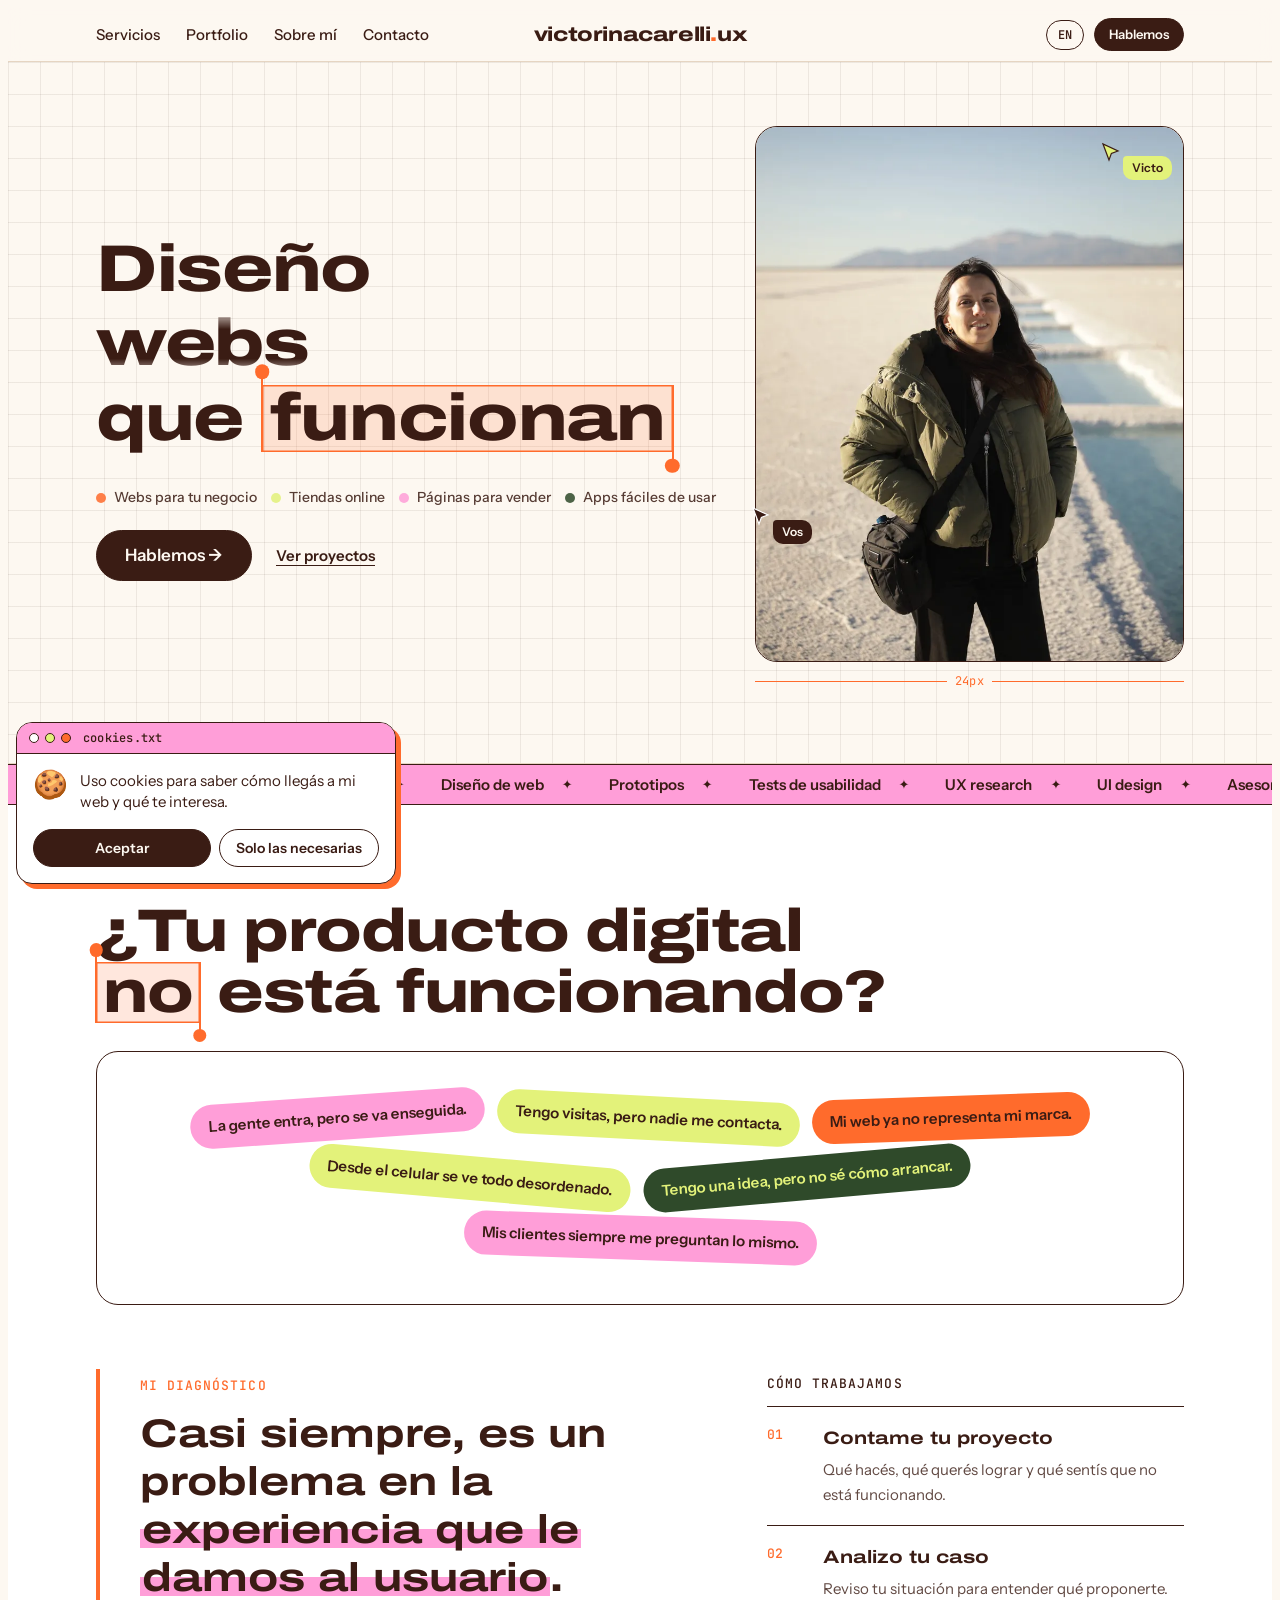
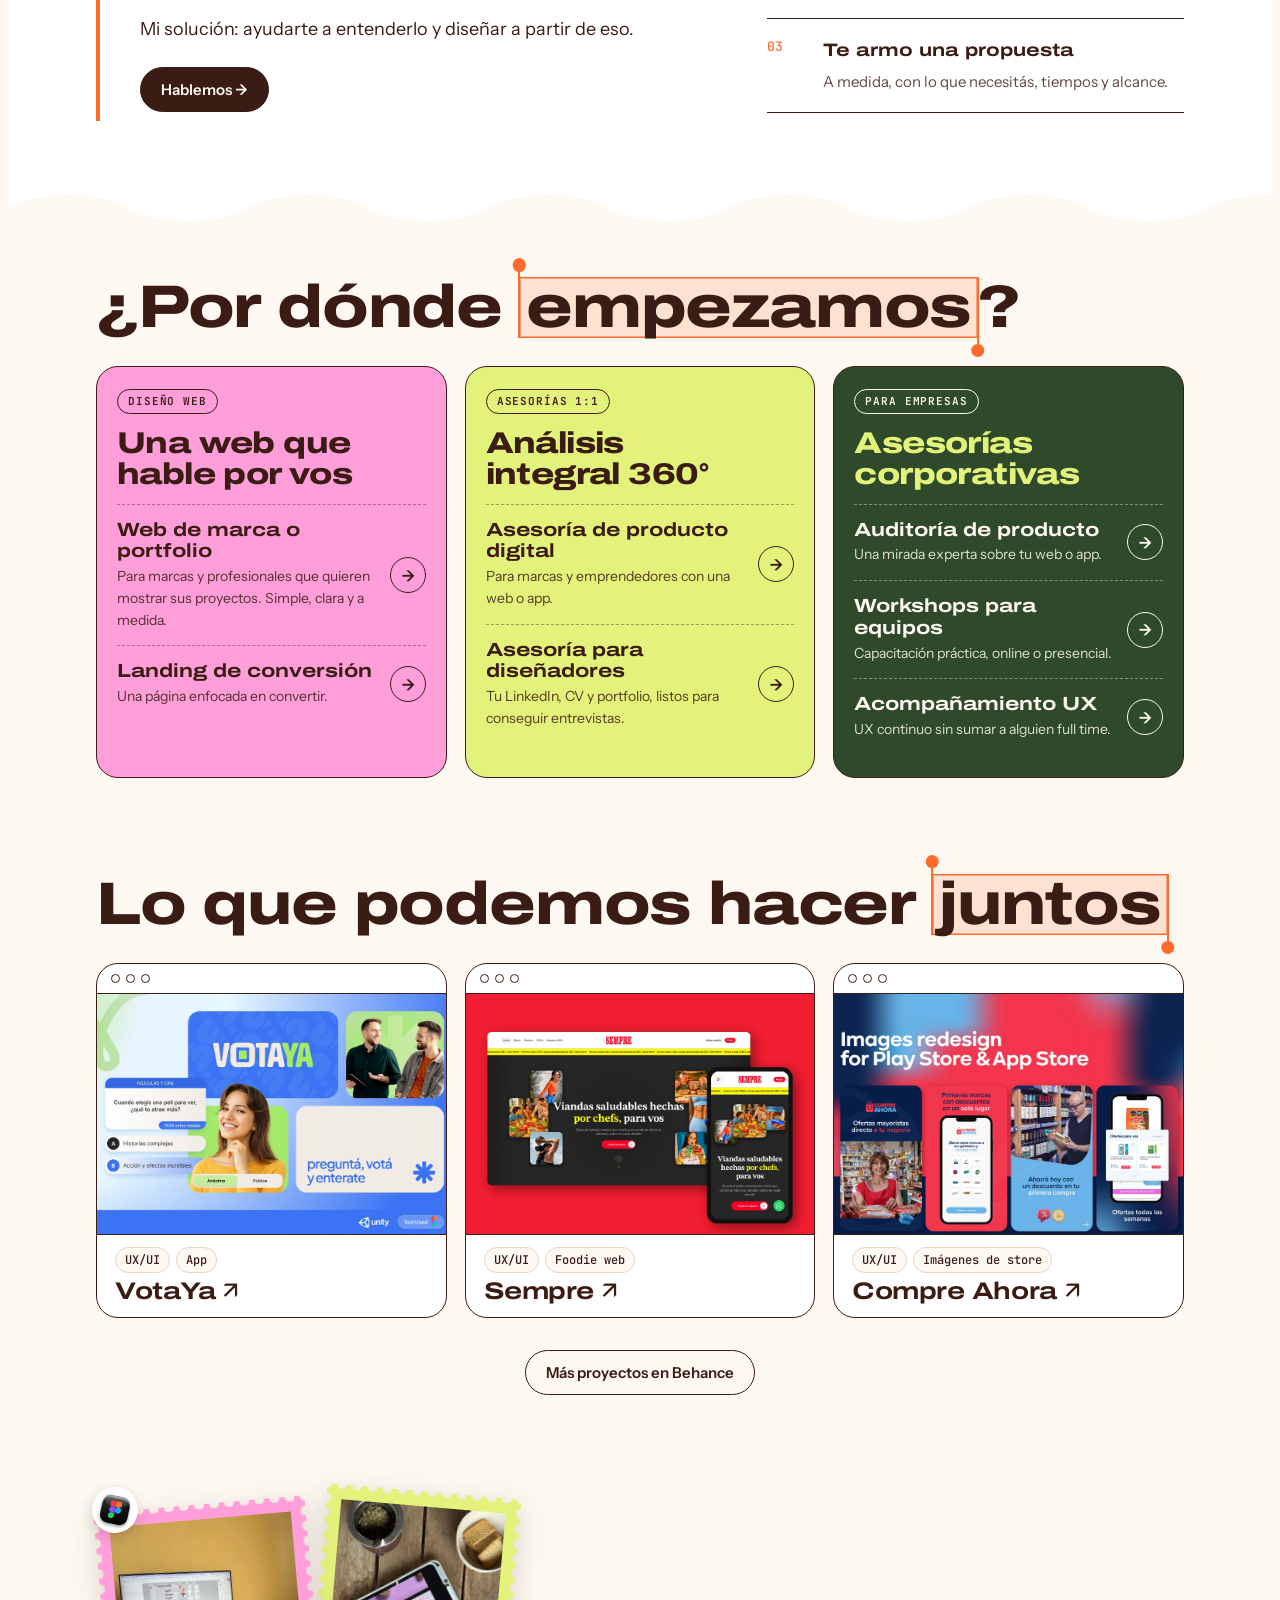
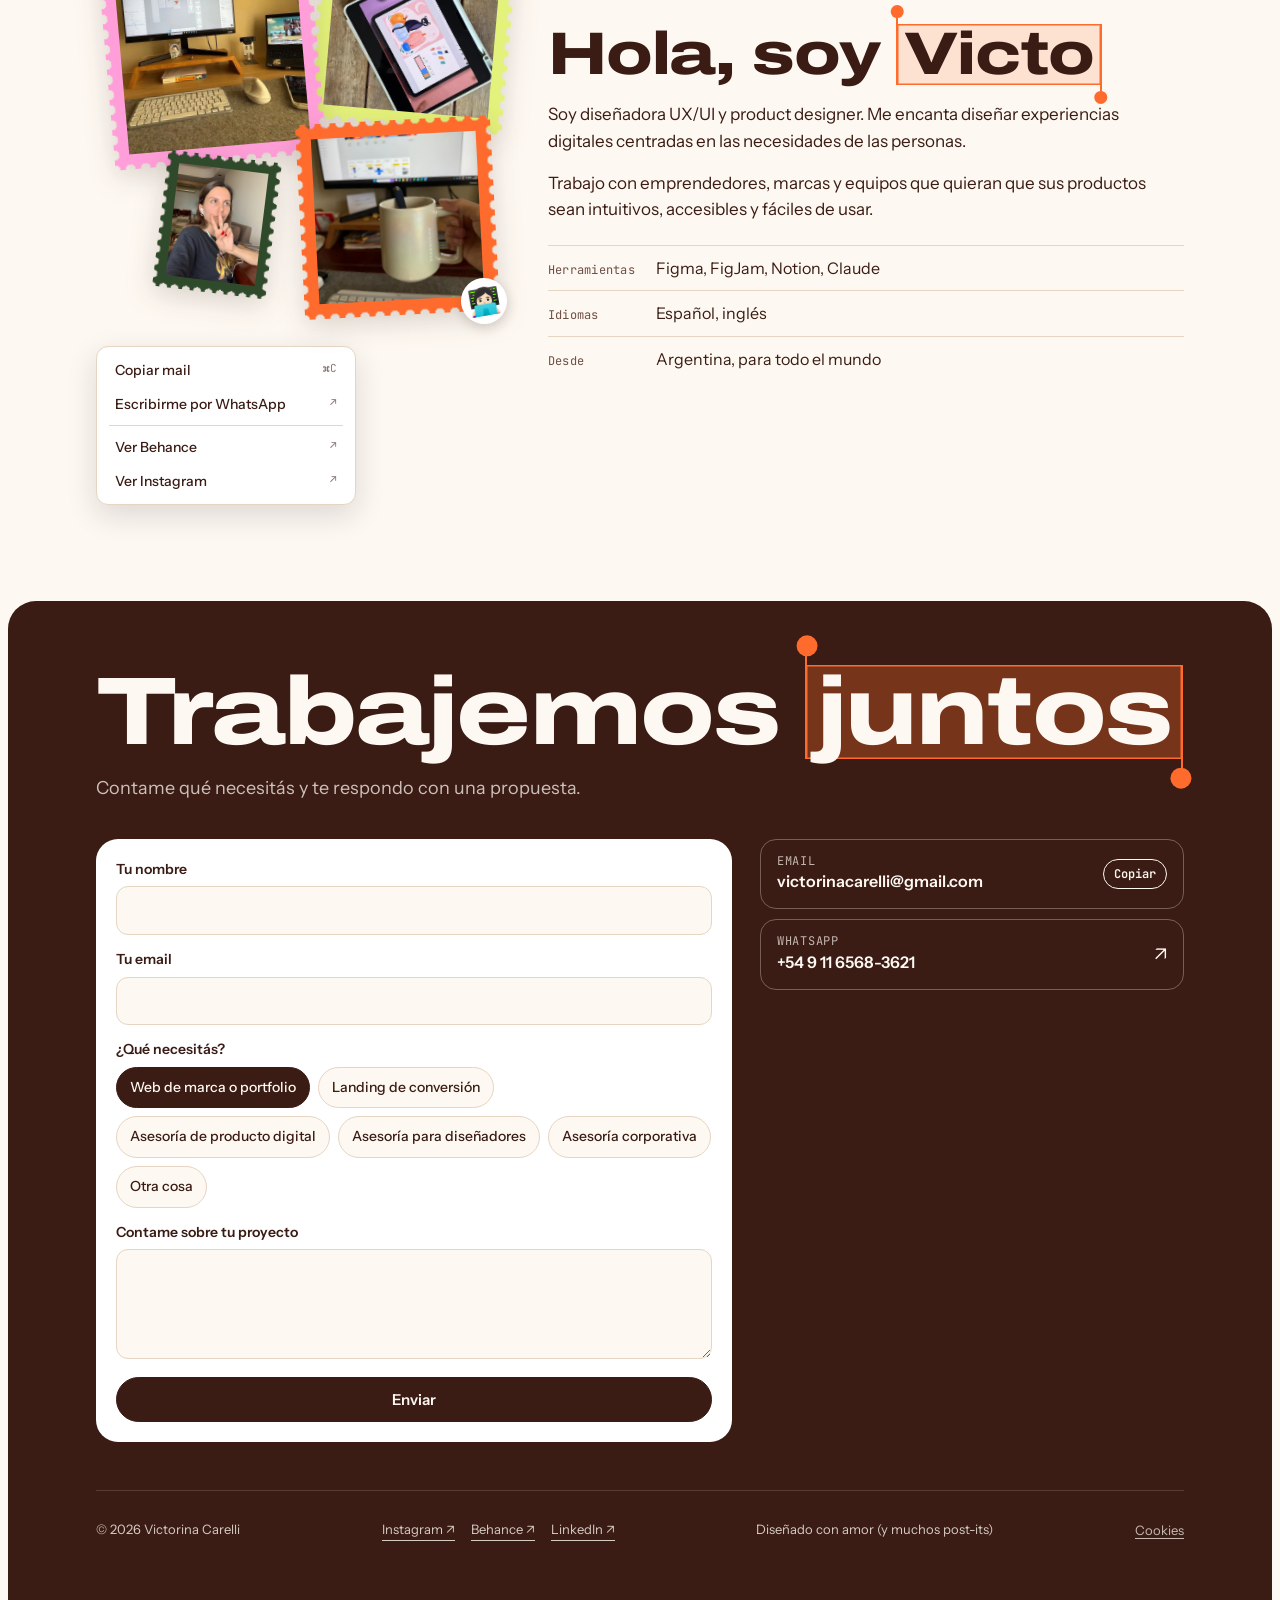
==== commit 1de317af: "Primera pantalla simplificada también en desktop; cookies y WhatsApp al hacer scroll Co-Authored-By:" ====
--- a/index.html
+++ b/index.html
@@ -19,8 +19,8 @@
 <link rel="preconnect" href="https://fonts.googleapis.com">
 <link rel="preconnect" href="https://fonts.gstatic.com" crossorigin>
 <link rel="stylesheet" href="https://fonts.googleapis.com/css2?family=Archivo:wdth,wght@125,500;125,700;125,800&family=Instrument+Sans:wght@400;500;600&family=JetBrains+Mono:wght@400;500&display=swap">
-<link rel="stylesheet" href="/assets/site.css?v=55">
-<script src="/assets/tracking.js?v=6"></script>
+<link rel="stylesheet" href="/assets/site.css?v=56">
+<script src="/assets/tracking.js?v=7"></script>
 <link rel="preload" as="image" href="/assets/img/victo-hero.webp" type="image/webp" fetchpriority="high">
 <script type="application/ld+json">
 {
--- a/assets/site.css
+++ b/assets/site.css
@@ -556,15 +556,18 @@
 @media (min-width:1200px){.skills{gap:8px 14px;font-size:14px;flex-wrap:nowrap}}
 @media (max-width:719px){.bio .bio-text{order:-1}}
 
-/* ---------- Primera pantalla mobile simplificada ---------- */
+/* ---------- Primera pantalla simplificada (mobile y desktop) ---------- */
+.rot-win{height:var(--rh)}
+.rot-track{margin-top:calc(var(--rh) * -1)}
+.rot-track>span{opacity:1}
+.hero .skills{order:1;font-size:14px;gap:6px 14px;opacity:.85}
+.hero .ctas{order:2;align-items:center;gap:24px}
+.hero .ctas .btn-primary{justify-content:center;padding:16px 28px;font-size:17px}
+.hero .ctas .btn-ghost{border:0;padding:0;background:none;text-decoration:underline;text-underline-offset:4px}
+.hero .ctas .btn-ghost:hover{transform:none;box-shadow:none}
+html:not(.scrolled) .wa-fab{display:none}
 @media (max-width:719px){
-  .rot-win{height:var(--rh)}
-  .rot-track{margin-top:calc(var(--rh) * -1)}
-  .rot-track>span{opacity:1}
-  .hero .skills{order:1;font-size:14px;gap:6px 14px;opacity:.85}
-  .hero .ctas{order:2;flex-direction:column;align-items:stretch;gap:14px}
-  .hero .ctas .btn-primary{justify-content:center;padding:16px 20px;font-size:17px}
-  .hero .ctas .btn-ghost{border:0;padding:0;background:none;text-decoration:underline;text-underline-offset:4px;align-self:center}
-  .hero .ctas .btn-ghost:hover{transform:none;box-shadow:none}
-  html:not(.scrolled) .wa-fab{display:none}
-}
+  .hero .ctas{flex-direction:column;align-items:stretch;gap:14px}
+  .hero .ctas .btn-ghost{align-self:center}
+}
+@media (min-width:720px){.hero .skills{margin-top:14px}}
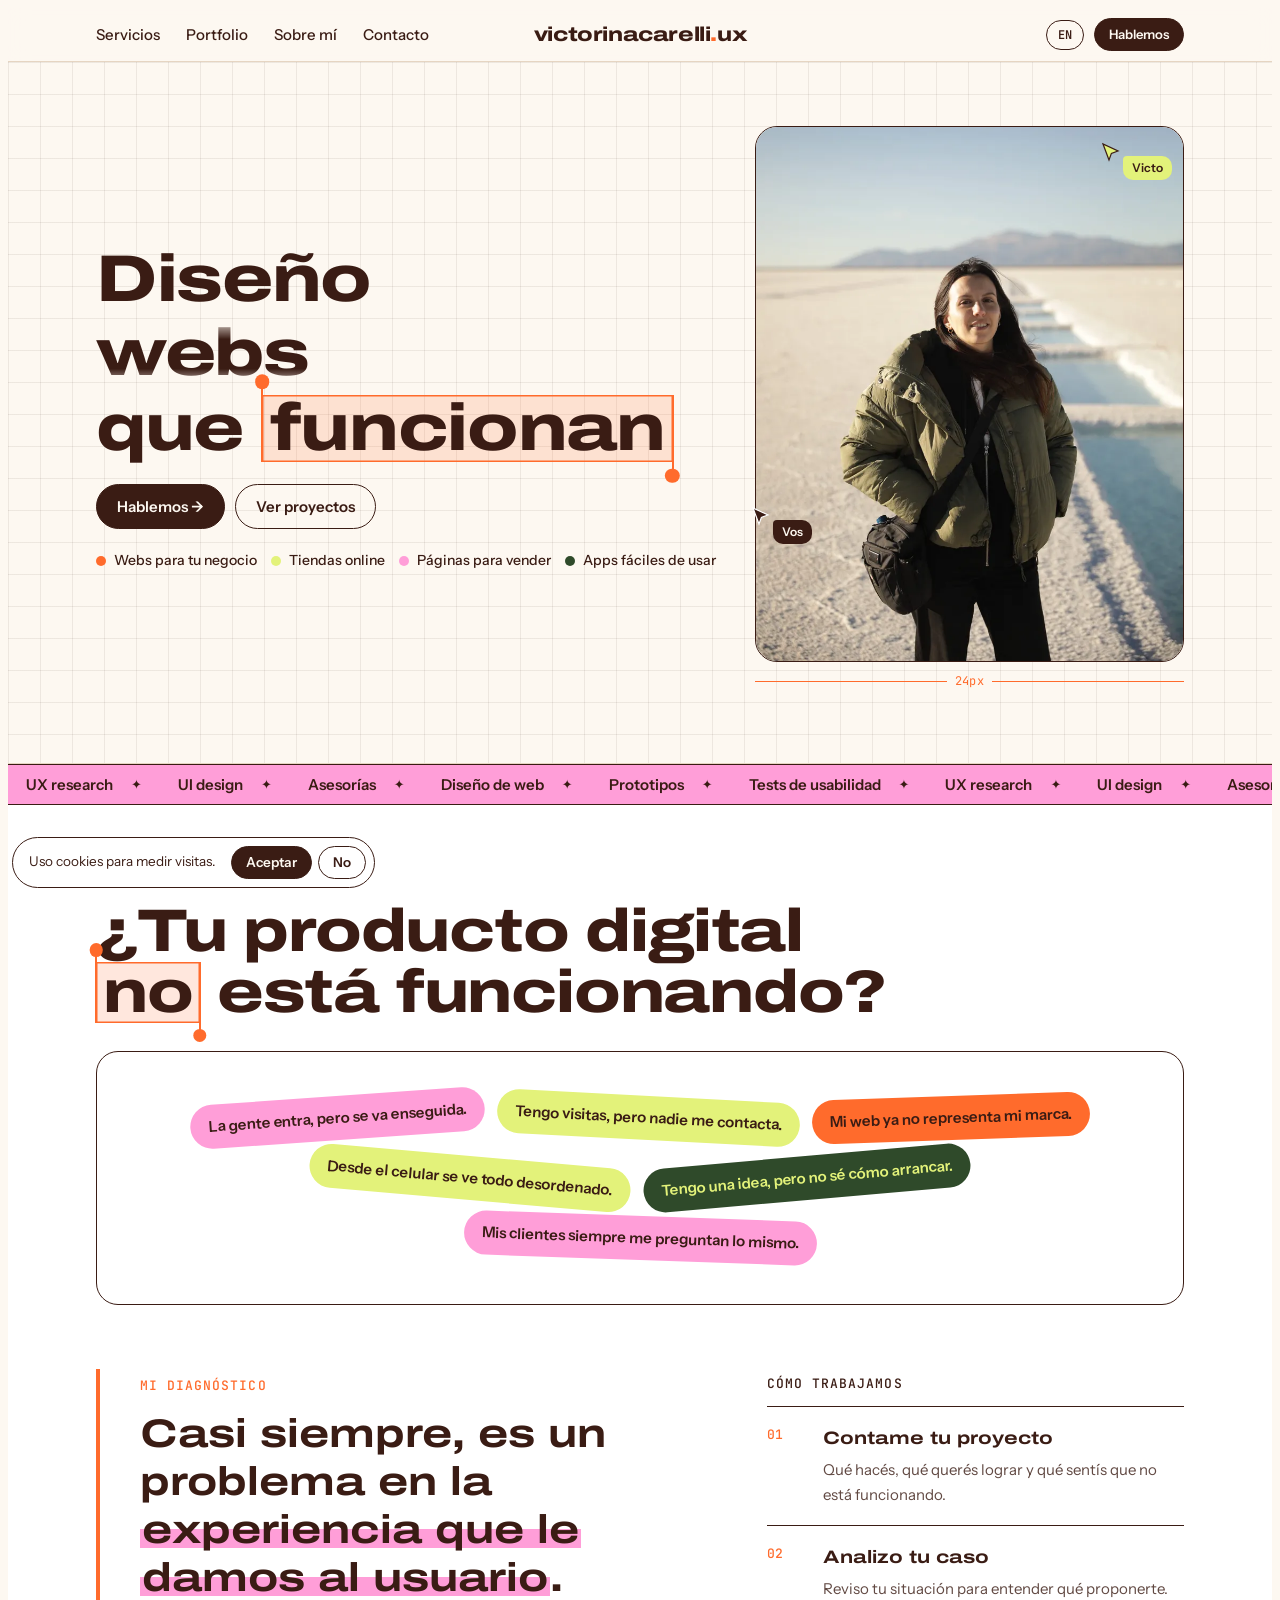
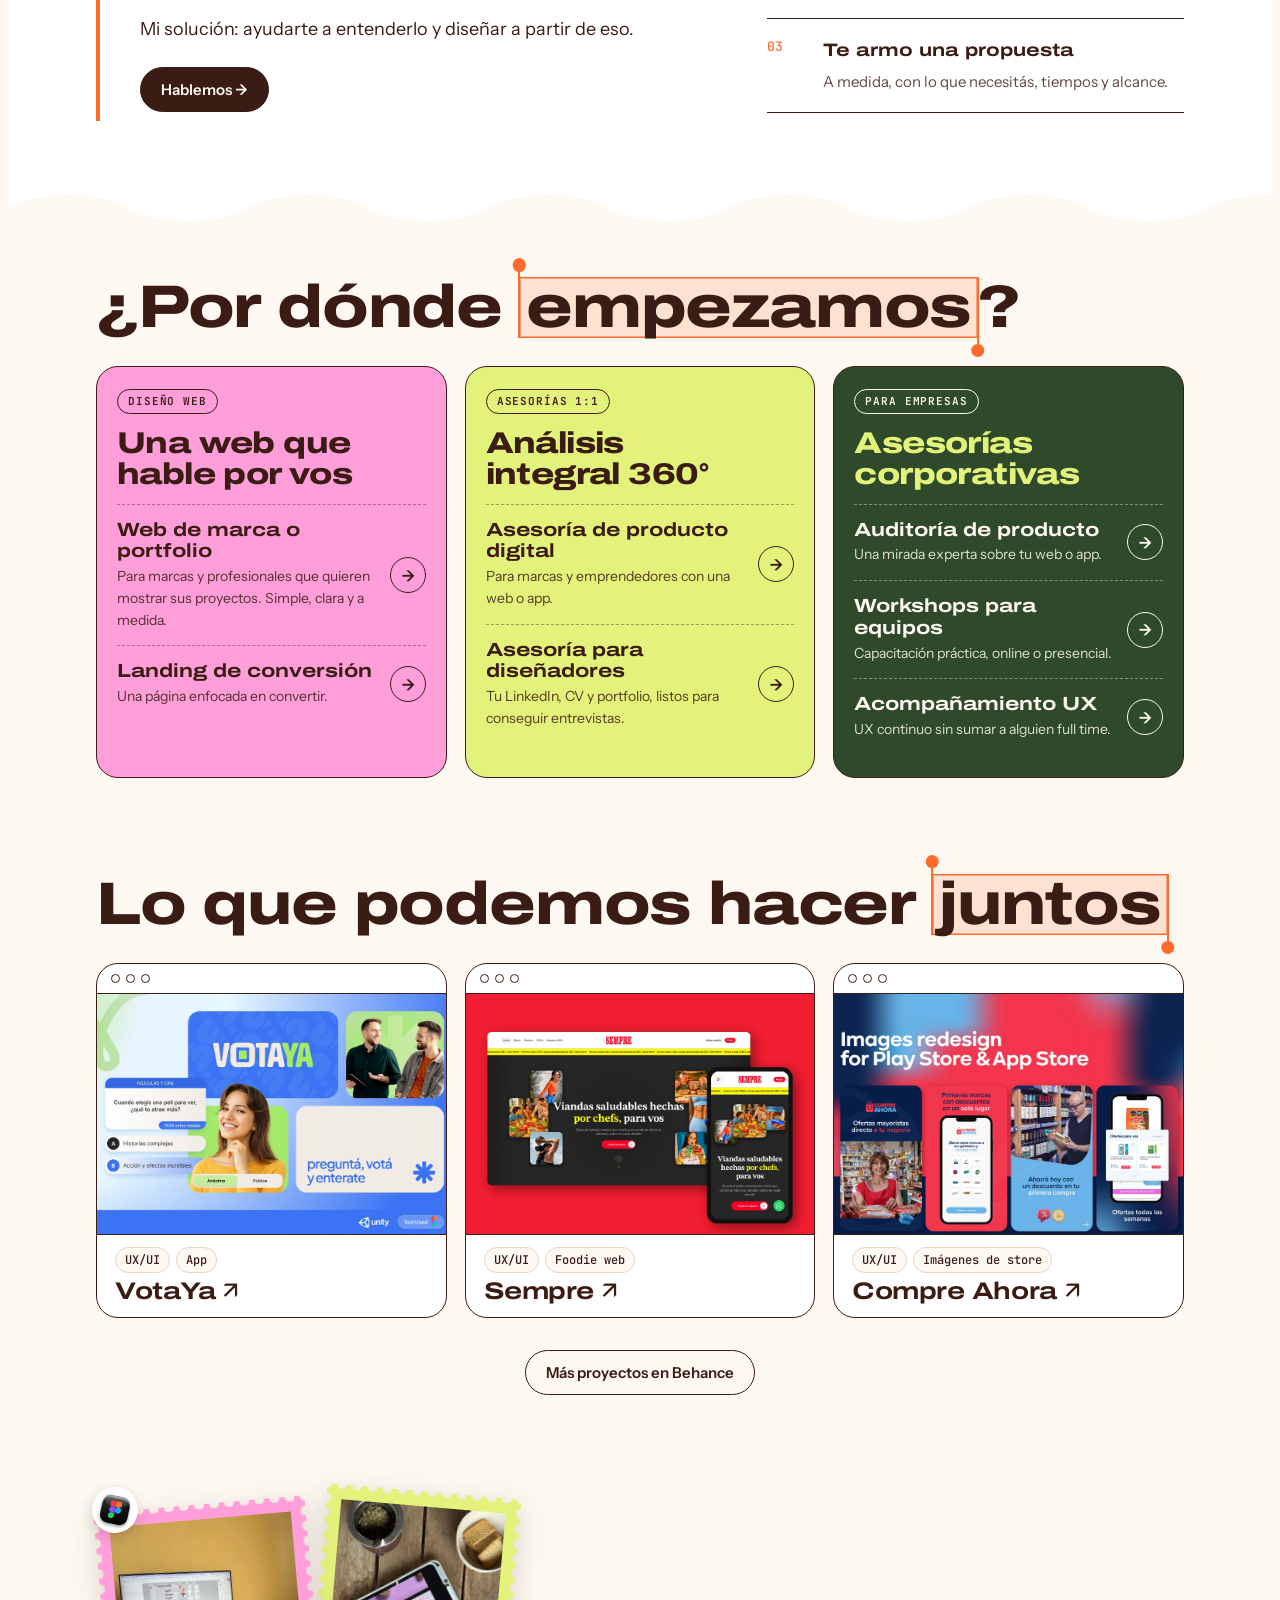
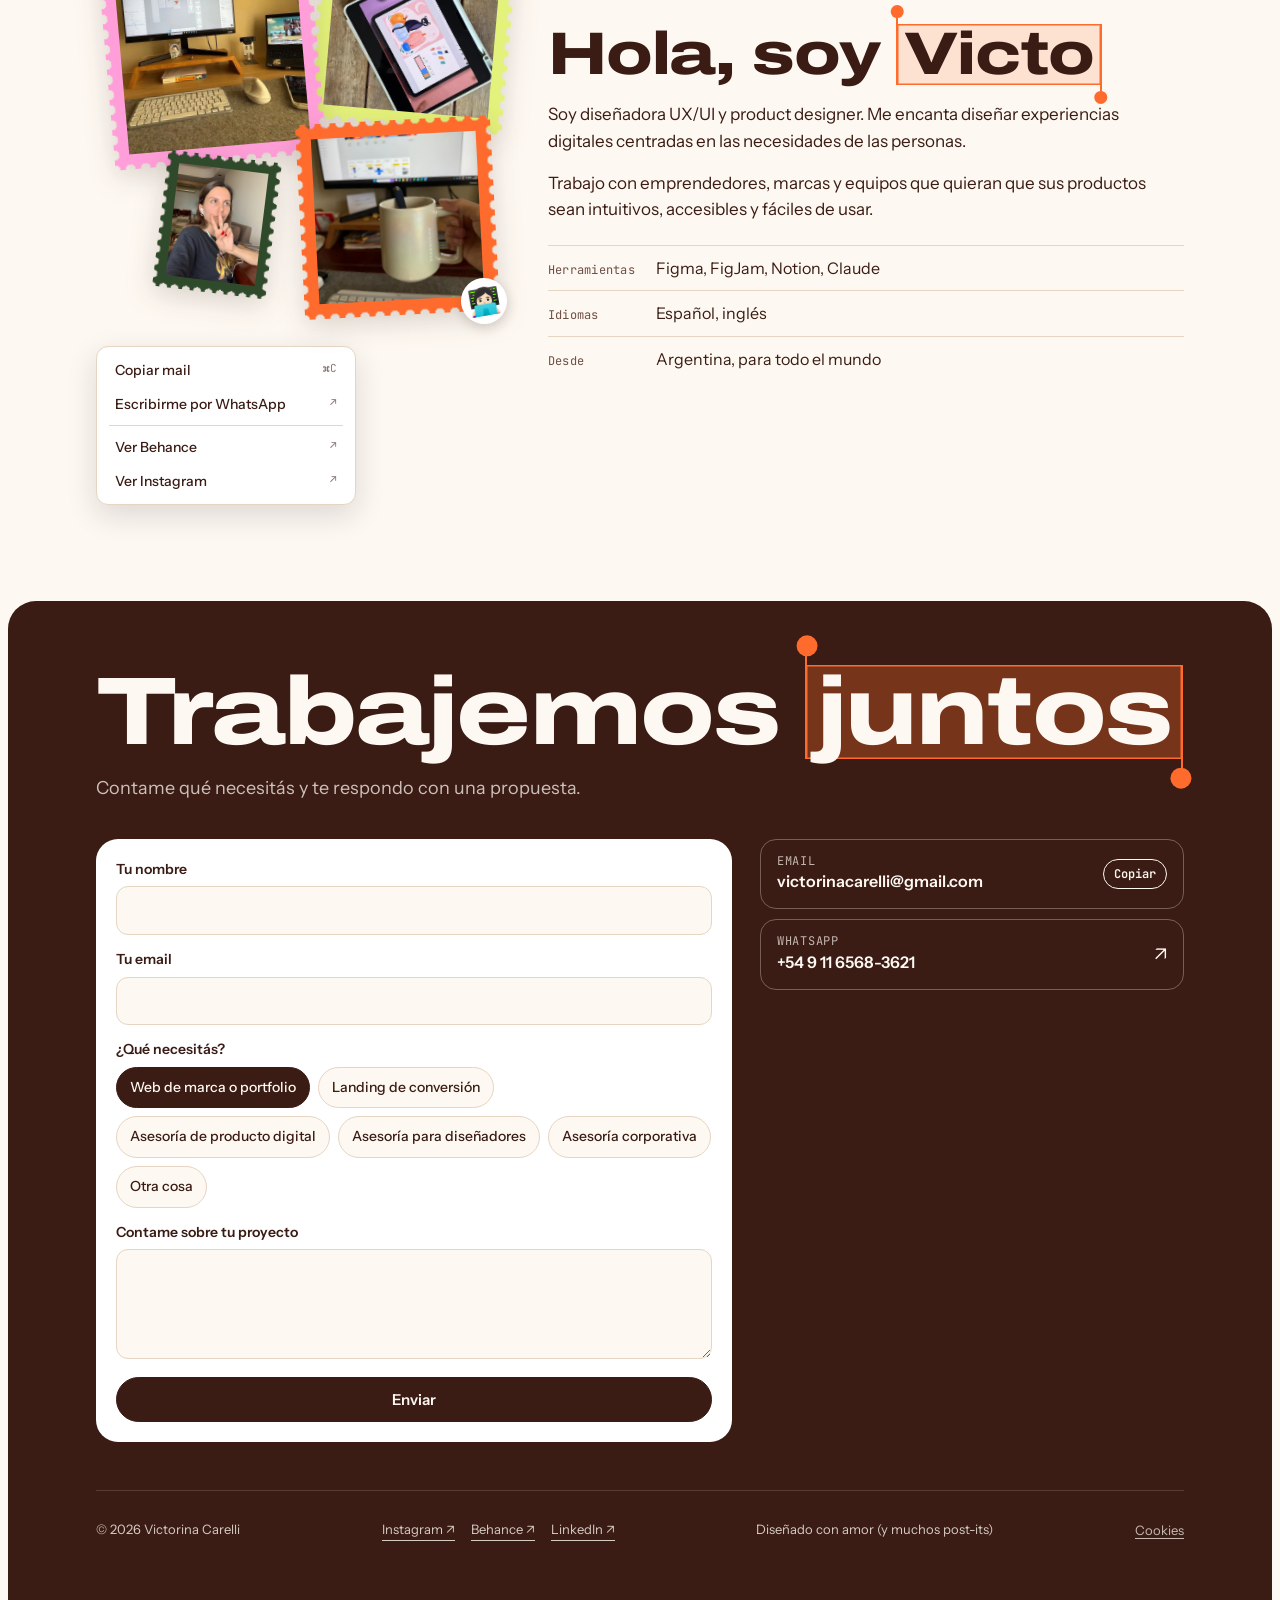
==== commit d43a7c80: "Primera pantalla V1: título en una línea, barra fina de cookies (Aceptar/No) desde el inicio Co-Auth" ====
--- a/index.html
+++ b/index.html
@@ -19,8 +19,8 @@
 <link rel="preconnect" href="https://fonts.googleapis.com">
 <link rel="preconnect" href="https://fonts.gstatic.com" crossorigin>
 <link rel="stylesheet" href="https://fonts.googleapis.com/css2?family=Archivo:wdth,wght@125,500;125,700;125,800&family=Instrument+Sans:wght@400;500;600&family=JetBrains+Mono:wght@400;500&display=swap">
-<link rel="stylesheet" href="/assets/site.css?v=56">
-<script src="/assets/tracking.js?v=7"></script>
+<link rel="stylesheet" href="/assets/site.css?v=57">
+<script src="/assets/tracking.js?v=8"></script>
 <link rel="preload" as="image" href="/assets/img/victo-hero.webp" type="image/webp" fetchpriority="high">
 <script type="application/ld+json">
 {
@@ -526,6 +526,5 @@
 })();
 </script>
 <script src="/assets/menu.js?v=1"></script>
-<script>(function(){var h=document.documentElement;function f(){h.classList.toggle("scrolled",(window.scrollY||0)>=120)}f();window.addEventListener("scroll",f,{passive:true})})();</script>
 </body>
 </html>
--- a/assets/site.css
+++ b/assets/site.css
@@ -556,18 +556,7 @@
 @media (min-width:1200px){.skills{gap:8px 14px;font-size:14px;flex-wrap:nowrap}}
 @media (max-width:719px){.bio .bio-text{order:-1}}
 
-/* ---------- Primera pantalla simplificada (mobile y desktop) ---------- */
+/* ---------- Primera pantalla: título rotando en una sola línea ---------- */
 .rot-win{height:var(--rh)}
 .rot-track{margin-top:calc(var(--rh) * -1)}
 .rot-track>span{opacity:1}
-.hero .skills{order:1;font-size:14px;gap:6px 14px;opacity:.85}
-.hero .ctas{order:2;align-items:center;gap:24px}
-.hero .ctas .btn-primary{justify-content:center;padding:16px 28px;font-size:17px}
-.hero .ctas .btn-ghost{border:0;padding:0;background:none;text-decoration:underline;text-underline-offset:4px}
-.hero .ctas .btn-ghost:hover{transform:none;box-shadow:none}
-html:not(.scrolled) .wa-fab{display:none}
-@media (max-width:719px){
-  .hero .ctas{flex-direction:column;align-items:stretch;gap:14px}
-  .hero .ctas .btn-ghost{align-self:center}
-}
-@media (min-width:720px){.hero .skills{margin-top:14px}}
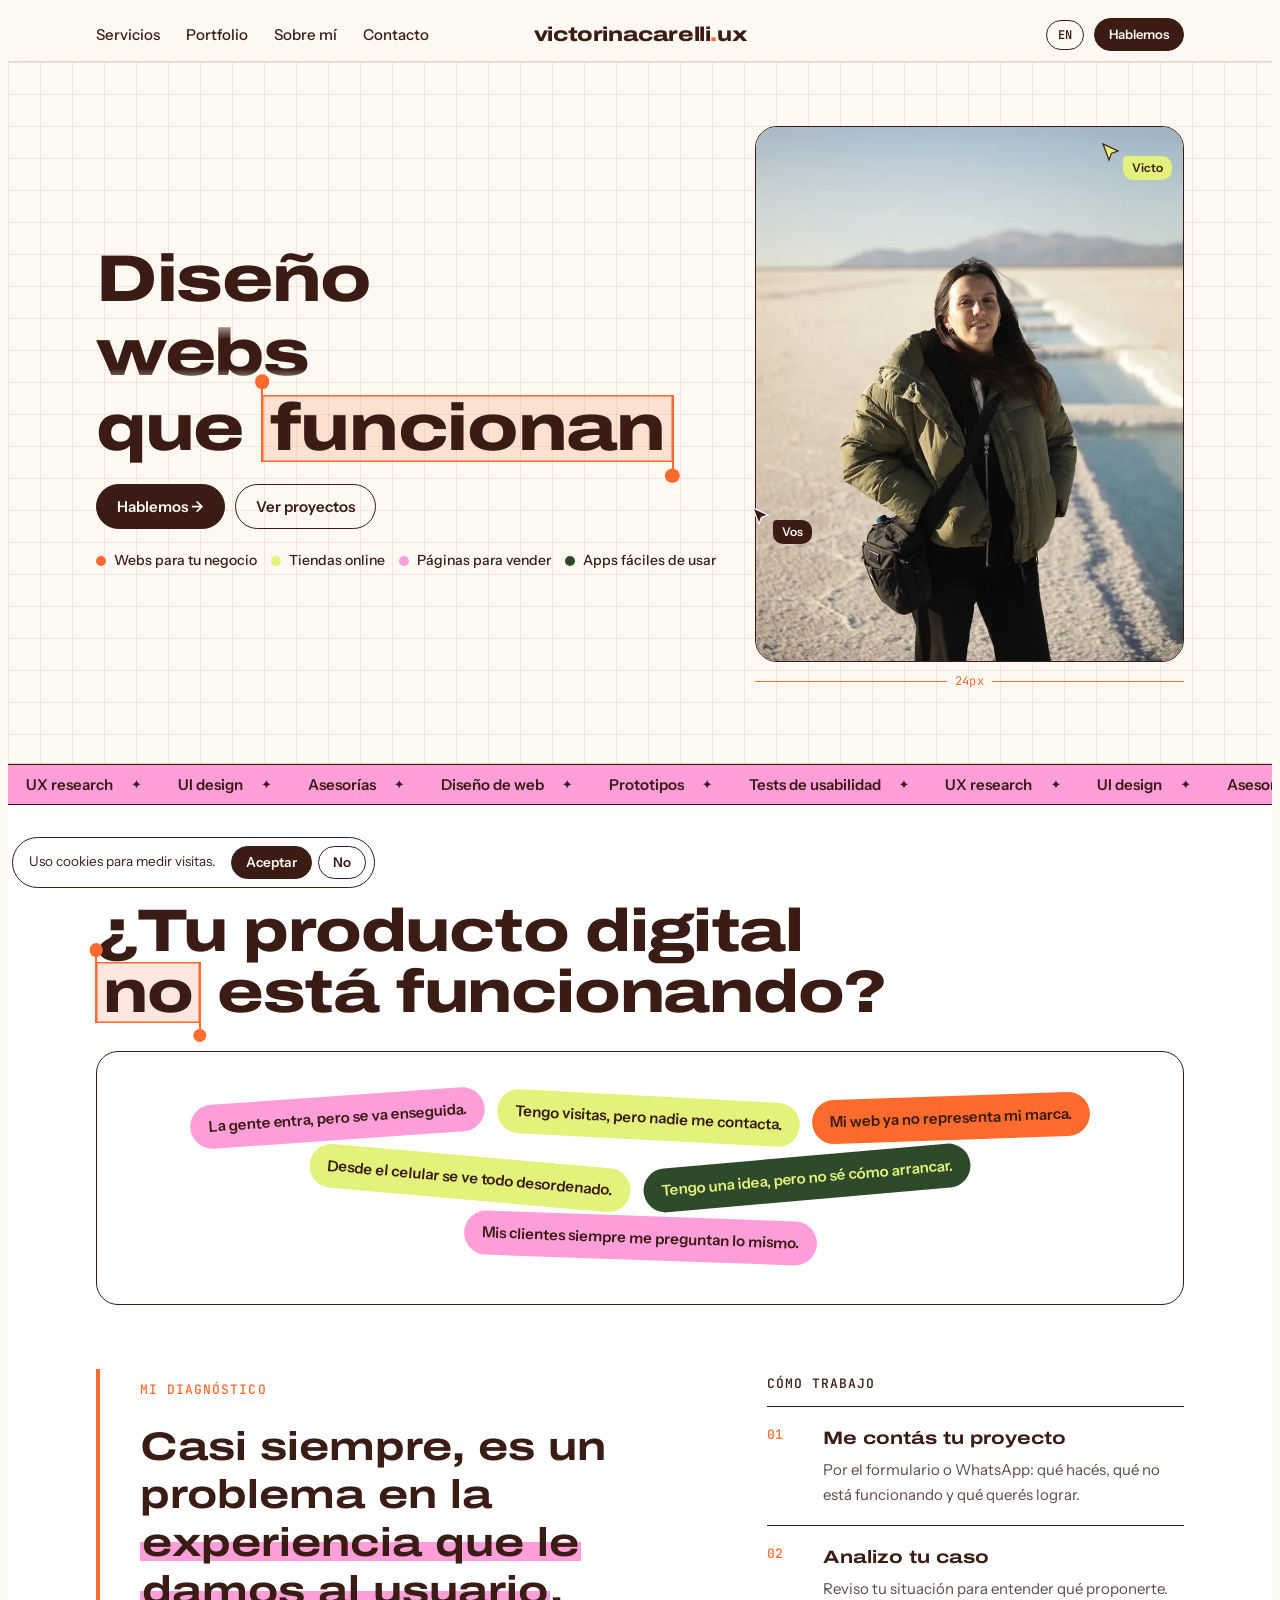
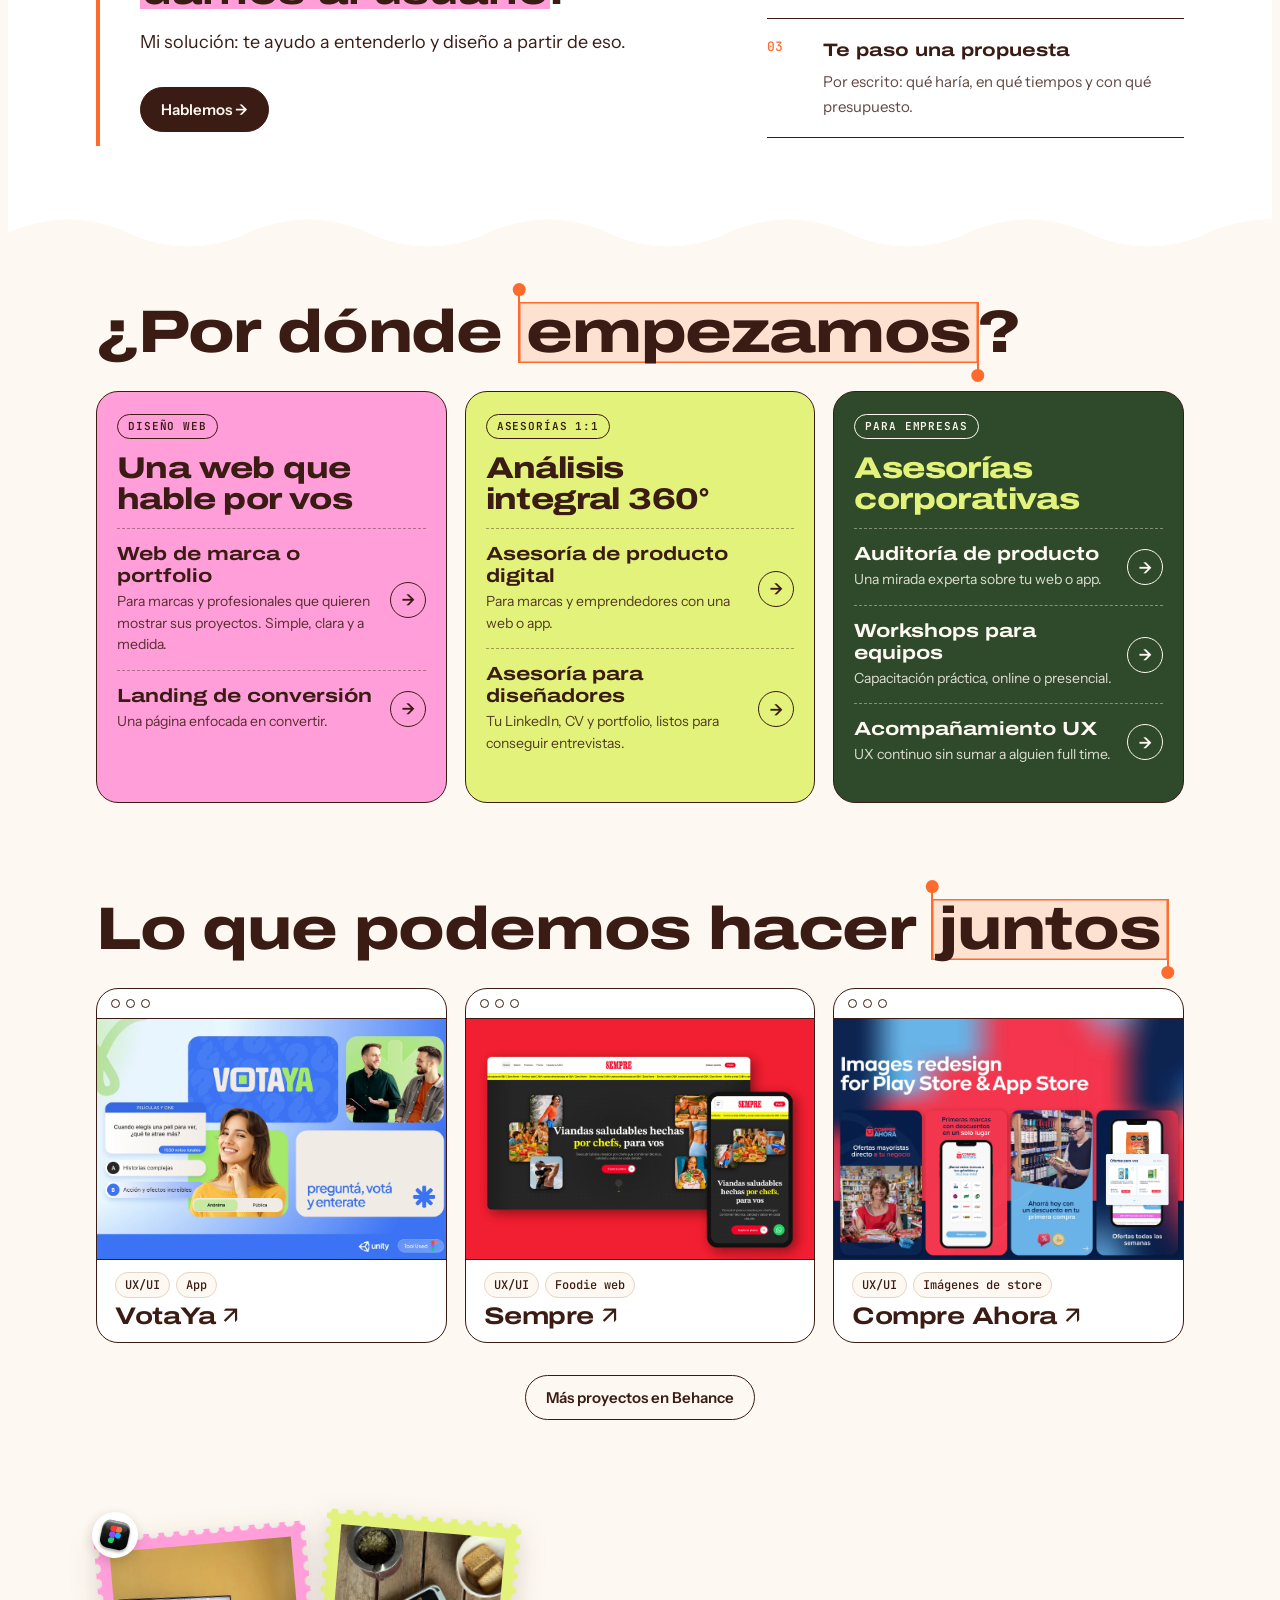
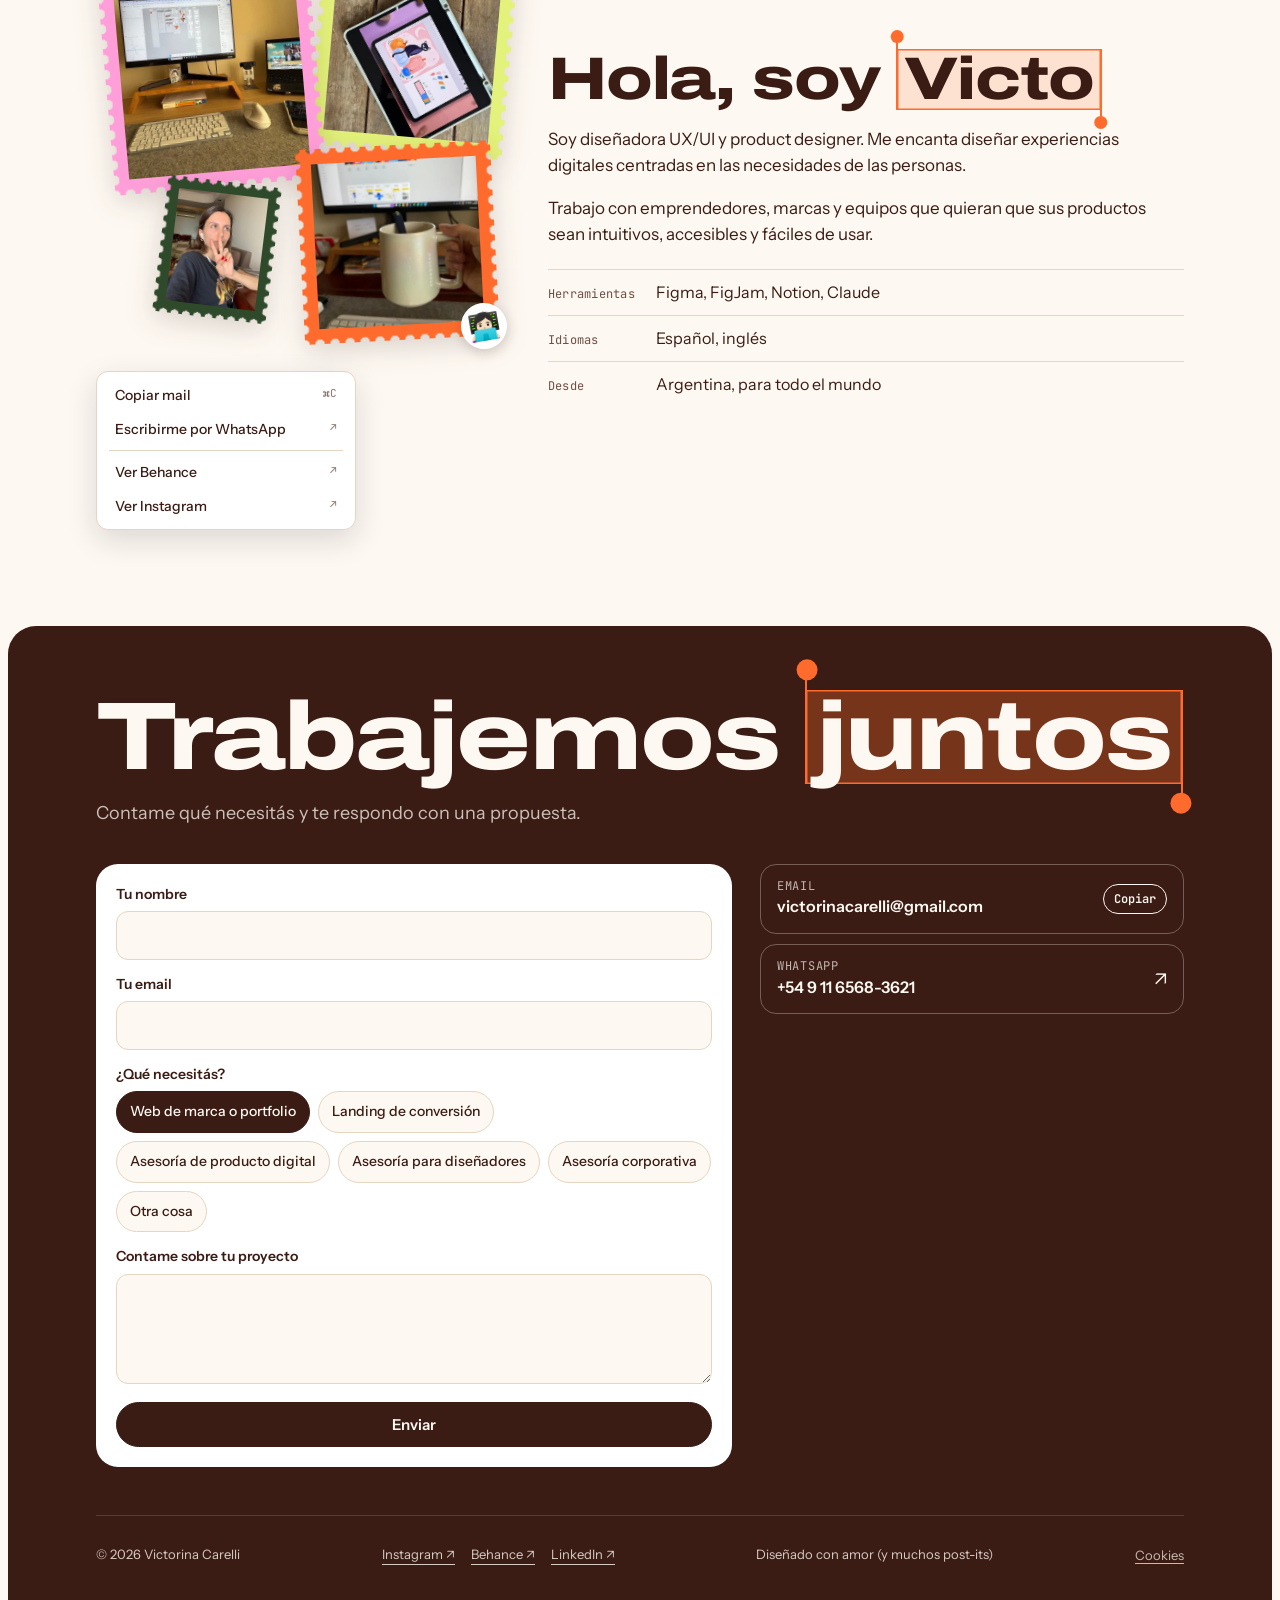
==== commit e7de5a2f: "Textos: Cómo trabajo en 1ra persona y voseo, más concreto; Mi solución en presente Co-Authored-By: C" ====
--- a/index.html
+++ b/index.html
@@ -166,14 +166,14 @@
       </div>
       <div class="solution">
         <p class="sol-kicker" data-i18n="sol_tag">Mi diagnóstico</p>
-      <p class="pains-foot"><strong data-i18n-html="pains_foot_t">Casi siempre, es un problema en la <mark class="hl">experiencia<br class="br-d"> que le damos al usuario</mark>.</strong><span data-i18n="pains_foot">Mi solución: ayudarte a entenderlo y diseñar a partir de eso.</span></p>
+      <p class="pains-foot"><strong data-i18n-html="pains_foot_t">Casi siempre, es un problema en la <mark class="hl">experiencia<br class="br-d"> que le damos al usuario</mark>.</strong><span data-i18n="pains_foot">Mi solución: te ayudo a entenderlo y diseño a partir de eso.</span></p>
         <div class="ctas pains-cta"><a class="btn btn-primary" href="#contacto" data-i18n="pains_cta">Hablemos →</a></div>
         <div class="sol-side">
-          <p class="sol-kicker sol-kicker-ink" data-i18n="how_t">Cómo trabajamos</p>
+          <p class="sol-kicker sol-kicker-ink" data-i18n="how_t">Cómo trabajo</p>
           <ol class="dsteps">
-            <li><b>01</b><div><strong data-i18n="how1_t">Contame tu proyecto</strong><span data-i18n="how1_s">Qué hacés, qué querés lograr y qué sentís que no está funcionando.</span></div></li>
+            <li><b>01</b><div><strong data-i18n="how1_t">Me contás tu proyecto</strong><span data-i18n="how1_s">Por el formulario o WhatsApp: qué hacés, qué no está funcionando y qué querés lograr.</span></div></li>
             <li><b>02</b><div><strong data-i18n="how2_t">Analizo tu caso</strong><span data-i18n="how2_s">Reviso tu situación para entender qué proponerte.</span></div></li>
-            <li><b>03</b><div><strong data-i18n="how3_t">Te armo una propuesta</strong><span data-i18n="how3_s">A medida, con lo que necesitás, tiempos y alcance.</span></div></li>
+            <li><b>03</b><div><strong data-i18n="how3_t">Te paso una propuesta</strong><span data-i18n="how3_s">Por escrito: qué haría, en qué tiempos y con qué presupuesto.</span></div></li>
           </ol>
         </div>
       </div>
@@ -360,7 +360,7 @@
       marquee:["UX research","UI design","Asesorías","Diseño de web","Prototipos","Tests de usabilidad"],
       pains_eyebrow:"Diagnóstico rápido",pains_title:"¿Tu producto digital "+sel("no")+" está funcionando?",
       pain1:"La gente entra, pero se va enseguida.",pain2:"Tengo visitas, pero nadie me contacta.",pain3:"Mi web ya no representa mi marca.",pain4:"Desde el celular se ve todo desordenado.",pain5:"Tengo una idea, pero no sé cómo arrancar.",pain6:"Mis clientes siempre me preguntan lo mismo.",
-      pains_cta:"Hablemos →",sol_tag:"Mi diagnóstico",how_t:"Cómo trabajamos",how1_t:"Contame tu proyecto",how1_s:"Qué hacés, qué querés lograr y qué sentís que no está funcionando.",how2_t:"Analizo tu caso",how2_s:"Reviso tu situación para entender qué proponerte.",how3_t:"Te armo una propuesta",how3_s:"A medida, con lo que necesitás, tiempos y alcance.",pains_foot_t:'Casi siempre, es un problema en la <mark class="hl">experiencia<br class="br-d"> que le damos al usuario</mark>.',pains_foot:"Mi solución: ayudarte a entenderlo y diseñar a partir de eso.",
+      pains_cta:"Hablemos →",sol_tag:"Mi diagnóstico",how_t:"Cómo trabajo",how1_t:"Me contás tu proyecto",how1_s:"Por el formulario o WhatsApp: qué hacés, qué no está funcionando y qué querés lograr.",how2_t:"Analizo tu caso",how2_s:"Reviso tu situación para entender qué proponerte.",how3_t:"Te paso una propuesta",how3_s:"Por escrito: qué haría, en qué tiempos y con qué presupuesto.",pains_foot_t:'Casi siempre, es un problema en la <mark class="hl">experiencia<br class="br-d"> que le damos al usuario</mark>.',pains_foot:"Mi solución: te ayudo a entenderlo y diseño a partir de eso.",
       pf_eyebrow:"Portfolio",pf_title:"Lo que podemos hacer "+sel("juntos"),sample:"Ejemplo",chip_ai:"Con IA",
       p1_t:"VotaYa",p1_d:"Ver el caso ↗",chip_web:"Plataforma web",chip_redesign:"Rediseño",
       p2_t:"Sempre",p2_d:"Ver la web ↗",chip_live:"Foodie web",
@@ -395,7 +395,7 @@
       marquee:["UX research","UI design","Consulting","Web design","Prototypes","Usability testing"],
       pains_eyebrow:"Quick check",pains_title:"Is your digital product "+sel("not")+" working?",
       pain1:"People come in, but leave right away.",pain2:"I get visits, but nobody contacts me.",pain3:"My website no longer reflects my brand.",pain4:"On mobile everything looks messy.",pain5:"I have an idea, but don't know how to start.",pain6:"My clients always ask me the same thing.",
-      pains_cta:"Let's talk →",sol_tag:"My diagnosis",how_t:"How we work",how1_t:"Tell me about your project",how1_s:"What you do, what you want to achieve and what you feel isn't working.",how2_t:"I analyze your case",how2_s:"I review your situation to understand what to propose.",how3_t:"I put together a proposal",how3_s:"Tailored, with what you need, timing and scope.",pains_foot_t:'Most of the time, it\'s a problem with the <mark class="hl">experience<br class="br-d"> we give the user</mark>.',pains_foot:"My solution: help you understand it and design from there.",
+      pains_cta:"Let's talk →",sol_tag:"My diagnosis",how_t:"How I work",how1_t:"You tell me about your project",how1_s:"Through the form or WhatsApp: what you do, what isn't working and what you want to achieve.",how2_t:"I analyze your case",how2_s:"I review your situation to understand what to propose.",how3_t:"I send you a proposal",how3_s:"In writing: what I'd do, the timeline and the budget.",pains_foot_t:'Most of the time, it\'s a problem with the <mark class="hl">experience<br class="br-d"> we give the user</mark>.',pains_foot:"My solution: I help you understand it and design from there.",
       pf_eyebrow:"Work",pf_title:"What we can do "+sel("together"),sample:"Sample",chip_ai:"AI-built",
       p1_t:"VotaYa",p1_d:"See the case ↗",chip_web:"Web platform",chip_redesign:"Redesign",
       p2_t:"Sempre",p2_d:"Visit the site ↗",chip_live:"Foodie web",
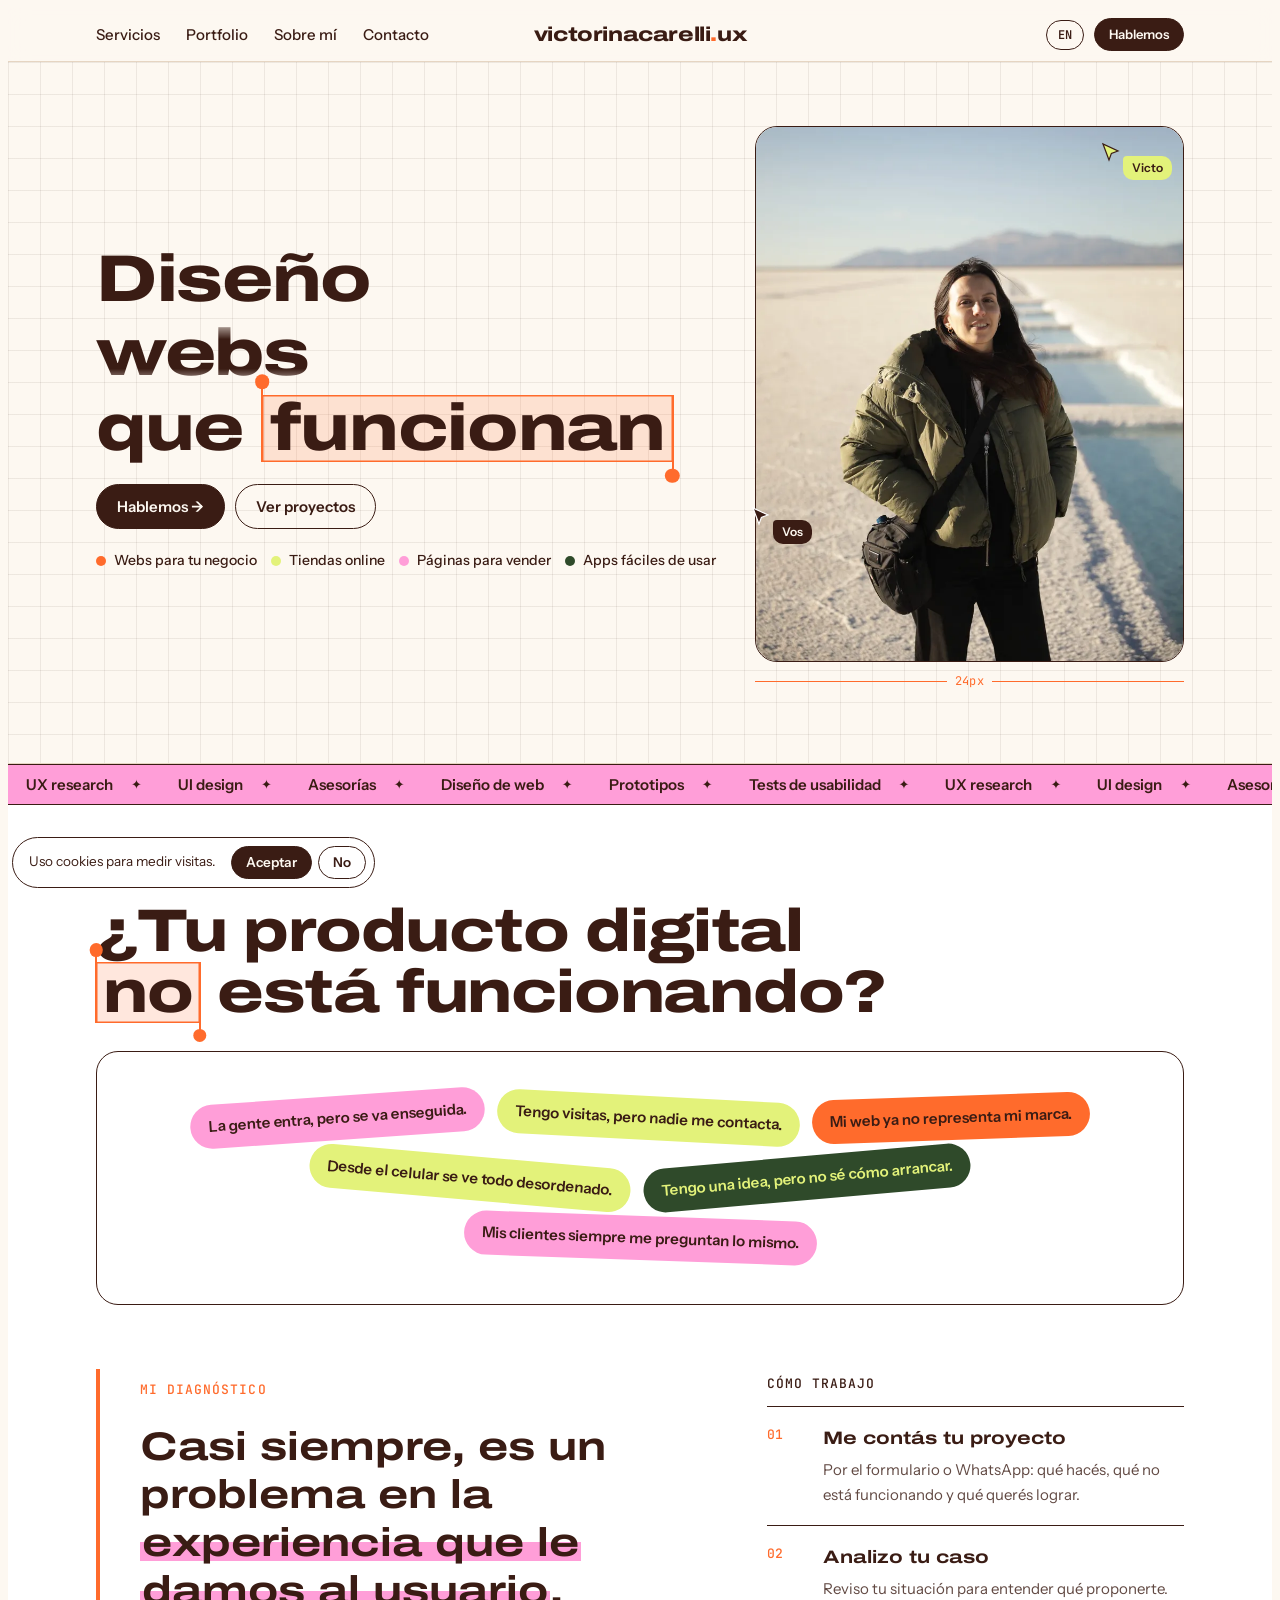
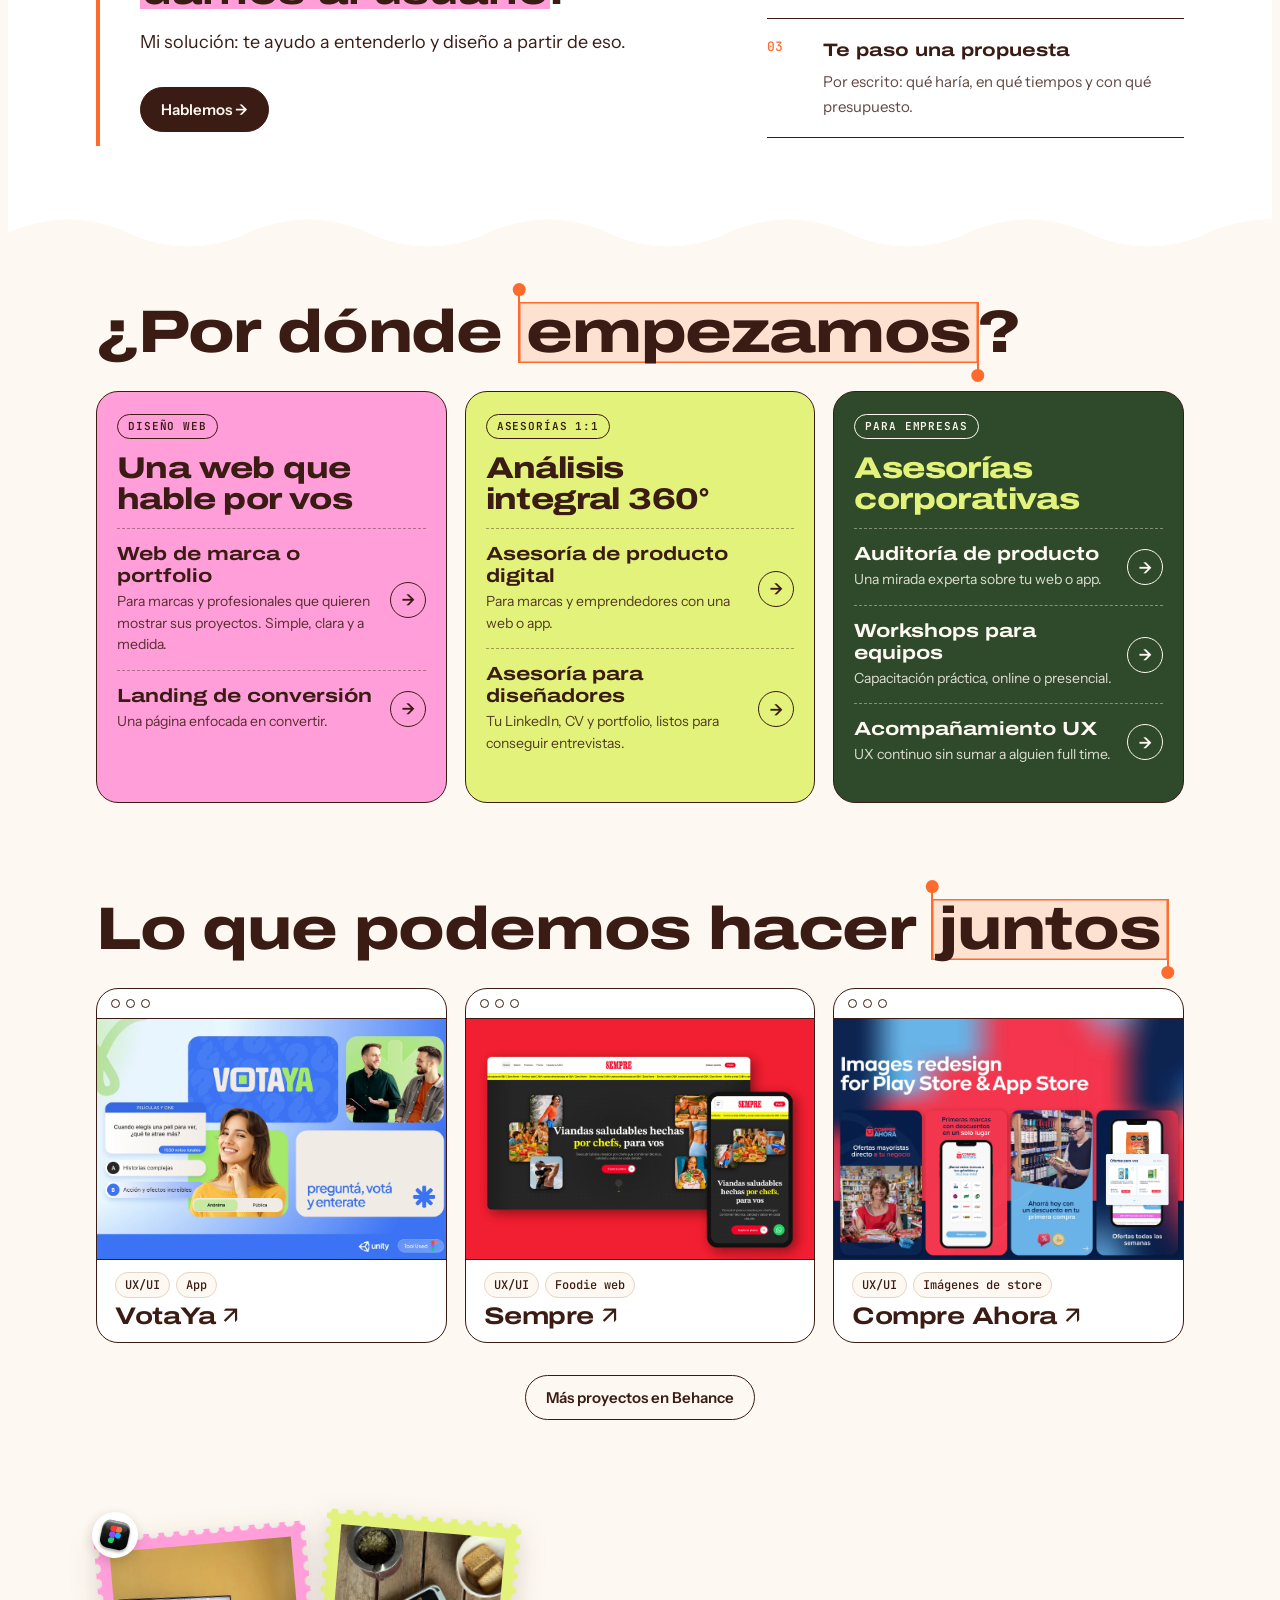
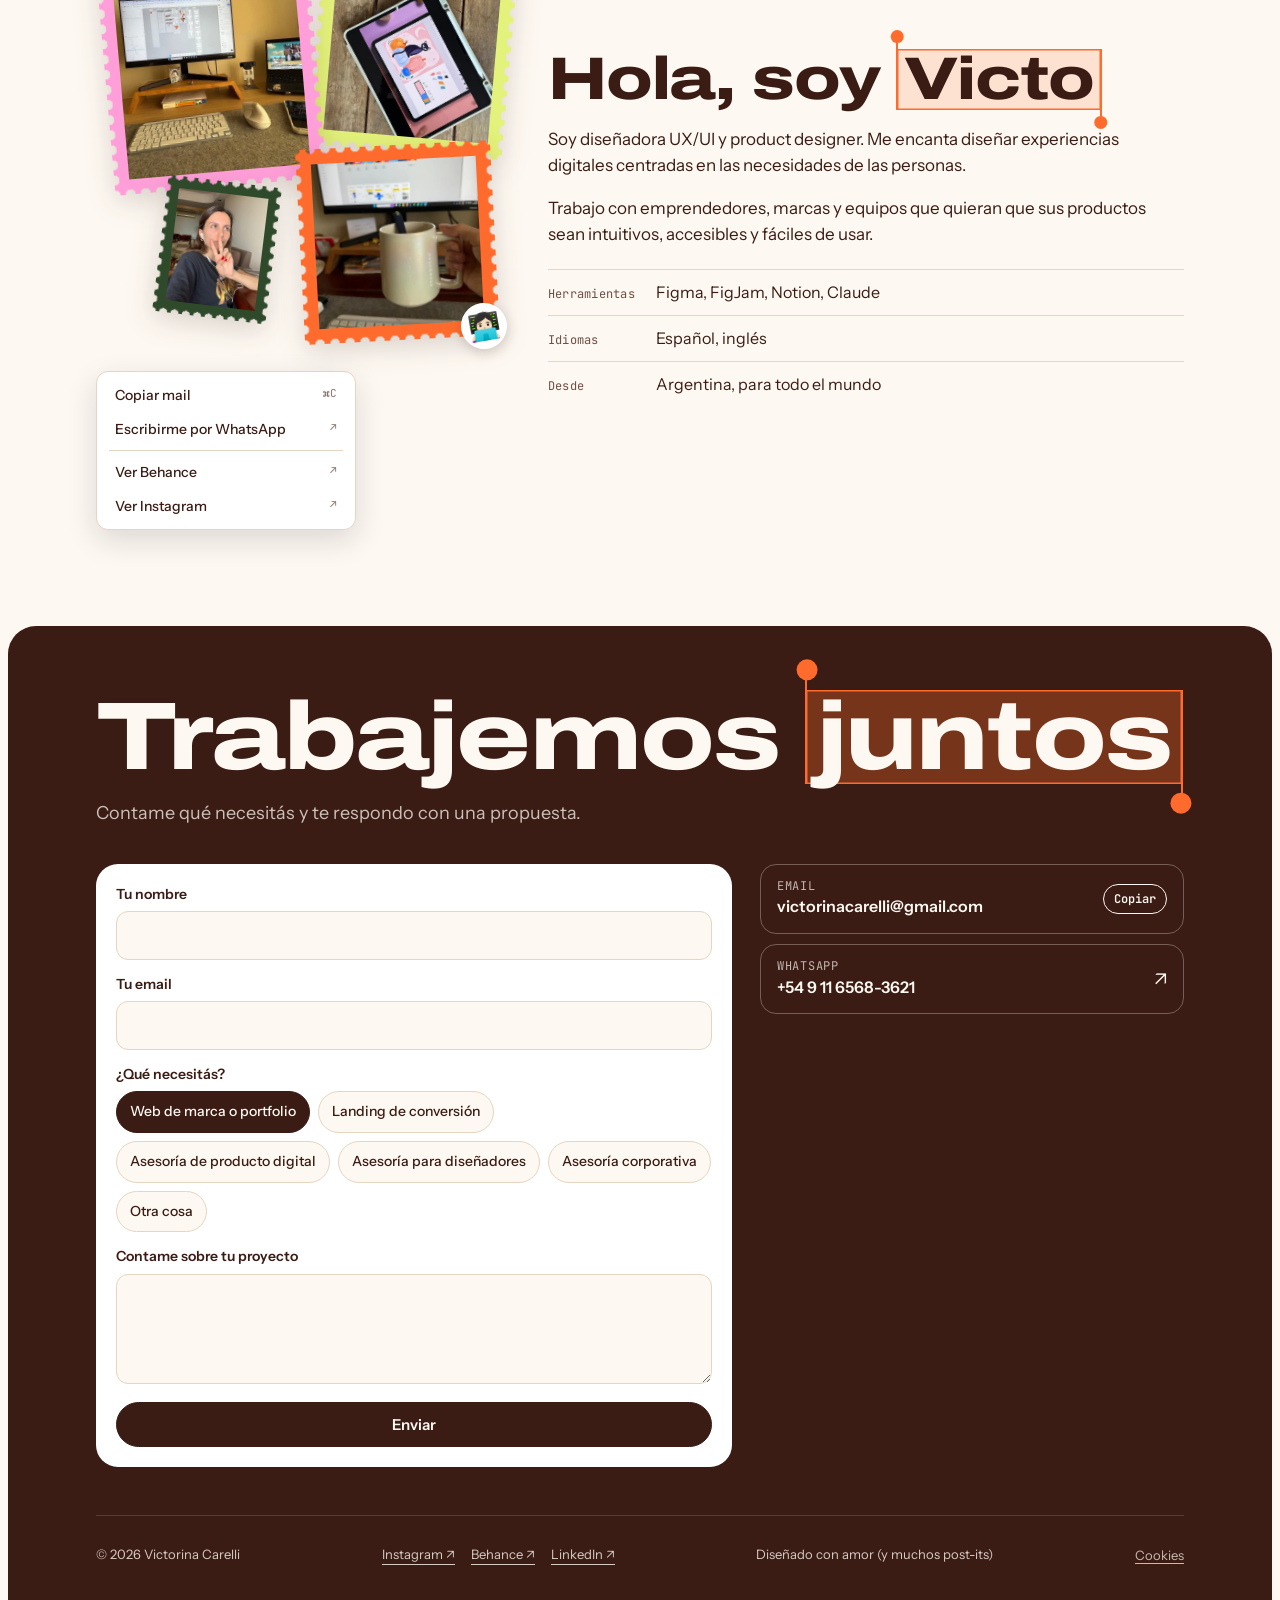
==== commit 4b6f86b3: "Marquee: dos secuencias chicas en vez de una tira gigante (arregla franja rosa vacía en iOS Safari) " ====
--- a/index.html
+++ b/index.html
@@ -19,7 +19,7 @@
 <link rel="preconnect" href="https://fonts.googleapis.com">
 <link rel="preconnect" href="https://fonts.gstatic.com" crossorigin>
 <link rel="stylesheet" href="https://fonts.googleapis.com/css2?family=Archivo:wdth,wght@125,500;125,700;125,800&family=Instrument+Sans:wght@400;500;600&family=JetBrains+Mono:wght@400;500&display=swap">
-<link rel="stylesheet" href="/assets/site.css?v=57">
+<link rel="stylesheet" href="/assets/site.css?v=59">
 <script src="/assets/tracking.js?v=8"></script>
 <link rel="preload" as="image" href="/assets/img/victo-hero.webp" type="image/webp" fetchpriority="high">
 <script type="application/ld+json">
@@ -425,8 +425,14 @@
   function renderMarquee(){
     const items = T[lang].marquee;
     const m = document.getElementById("marquee");
-    const html = items.concat(items).concat(items).concat(items).map(t=>"<span>"+t+"</span>").join("");
-    m.innerHTML = html;
+    /* Dos secuencias iguales que se desplazan juntas: cada capa es chica (iOS Safari deja en blanco capas animadas muy anchas). */
+    const one = items.map(t=>"<span>"+t+"</span>").join("");
+    m.innerHTML = '<div class="seq">'+one+'</div>';
+    const seq = m.firstChild, w1 = seq.scrollWidth || 1;
+    const reps = Math.max(1, Math.ceil((window.innerWidth || 1024) / w1));
+    seq.innerHTML = one.repeat(reps);
+    m.innerHTML = '<div class="seq">'+seq.innerHTML+'</div><div class="seq" aria-hidden="true">'+seq.innerHTML+'</div>';
+    m.style.setProperty("--mq-dur", (14 * reps) + "s"); /* misma velocidad que antes: ~14 s por cada vuelta de palabras */
   }
   function setLang(l){
     lang = l;
@@ -438,6 +444,7 @@
     try{localStorage.setItem("victo-lang", l)}catch(e){}
   }
   document.querySelectorAll(".lang button").forEach(b=>b.addEventListener("click",()=>setLang(b.dataset.lang)));
+  { let lw = window.innerWidth, rt; window.addEventListener("resize",()=>{ clearTimeout(rt); rt=setTimeout(()=>{ if(window.innerWidth>lw){ lw=window.innerWidth; renderMarquee(); } },200); }); }
   let saved=null; try{saved=localStorage.getItem("victo-lang")}catch(e){}
   setLang(saved==="en"?"en":"es");
 
--- a/assets/site.css
+++ b/assets/site.css
@@ -149,11 +149,12 @@
 /* ---------- Marquee ---------- */
 .marquee{background:var(--rosa);color:var(--on-pastel);overflow:hidden;border-bottom:1.5px solid var(--on-pastel);border-top:1.5px solid var(--on-pastel)}
 .marquee{position:relative;isolation:isolate}
-.marquee .track{display:flex;width:max-content;animation:slide 28s linear infinite;will-change:transform;transform:translate3d(0,0,0);-webkit-backface-visibility:hidden;backface-visibility:hidden}
+.marquee .track{display:flex;width:max-content}
+.marquee .seq{display:flex;flex:none;animation:slide var(--mq-dur,28s) linear infinite}
 .marquee span{font:600 15px/1 var(--font-body);padding:12px 18px;white-space:nowrap;display:flex;align-items:center;gap:18px}
 .marquee span::after{content:"✦";font-size:13px}
-@keyframes slide{from{transform:translate3d(0,0,0)}to{transform:translate3d(-50%,0,0)}}
-@media (prefers-reduced-motion: reduce){.marquee .track{animation:none}}
+@keyframes slide{from{transform:translateX(0)}to{transform:translateX(-100%)}}
+@media (prefers-reduced-motion: reduce){.marquee .seq{animation:none}}
 
 /* ---------- Sections ---------- */
 section{scroll-margin-top:70px}
@@ -560,3 +561,16 @@
 .rot-win{height:var(--rh)}
 .rot-track{margin-top:calc(var(--rh) * -1)}
 .rot-track>span{opacity:1}
+
+/* ---------- Diagnóstico + Cómo trabajo: versión liviana en mobile ---------- */
+@media (max-width:719px){
+  .solution{display:flex;flex-direction:column}
+  .solution .pains-foot strong{font-size:24px;line-height:1.2}
+  .solution .pains-foot span{font-size:16px}
+  .sol-kicker{margin-bottom:12px}
+  .sol-side{margin-top:28px}
+  .dsteps li{padding:12px 0;grid-template-columns:34px 1fr;align-items:baseline}
+  .dsteps strong{font-size:16px;margin:0}
+  .dsteps span{display:none}
+  .solution>.pains-cta{order:5;margin-top:24px}
+}
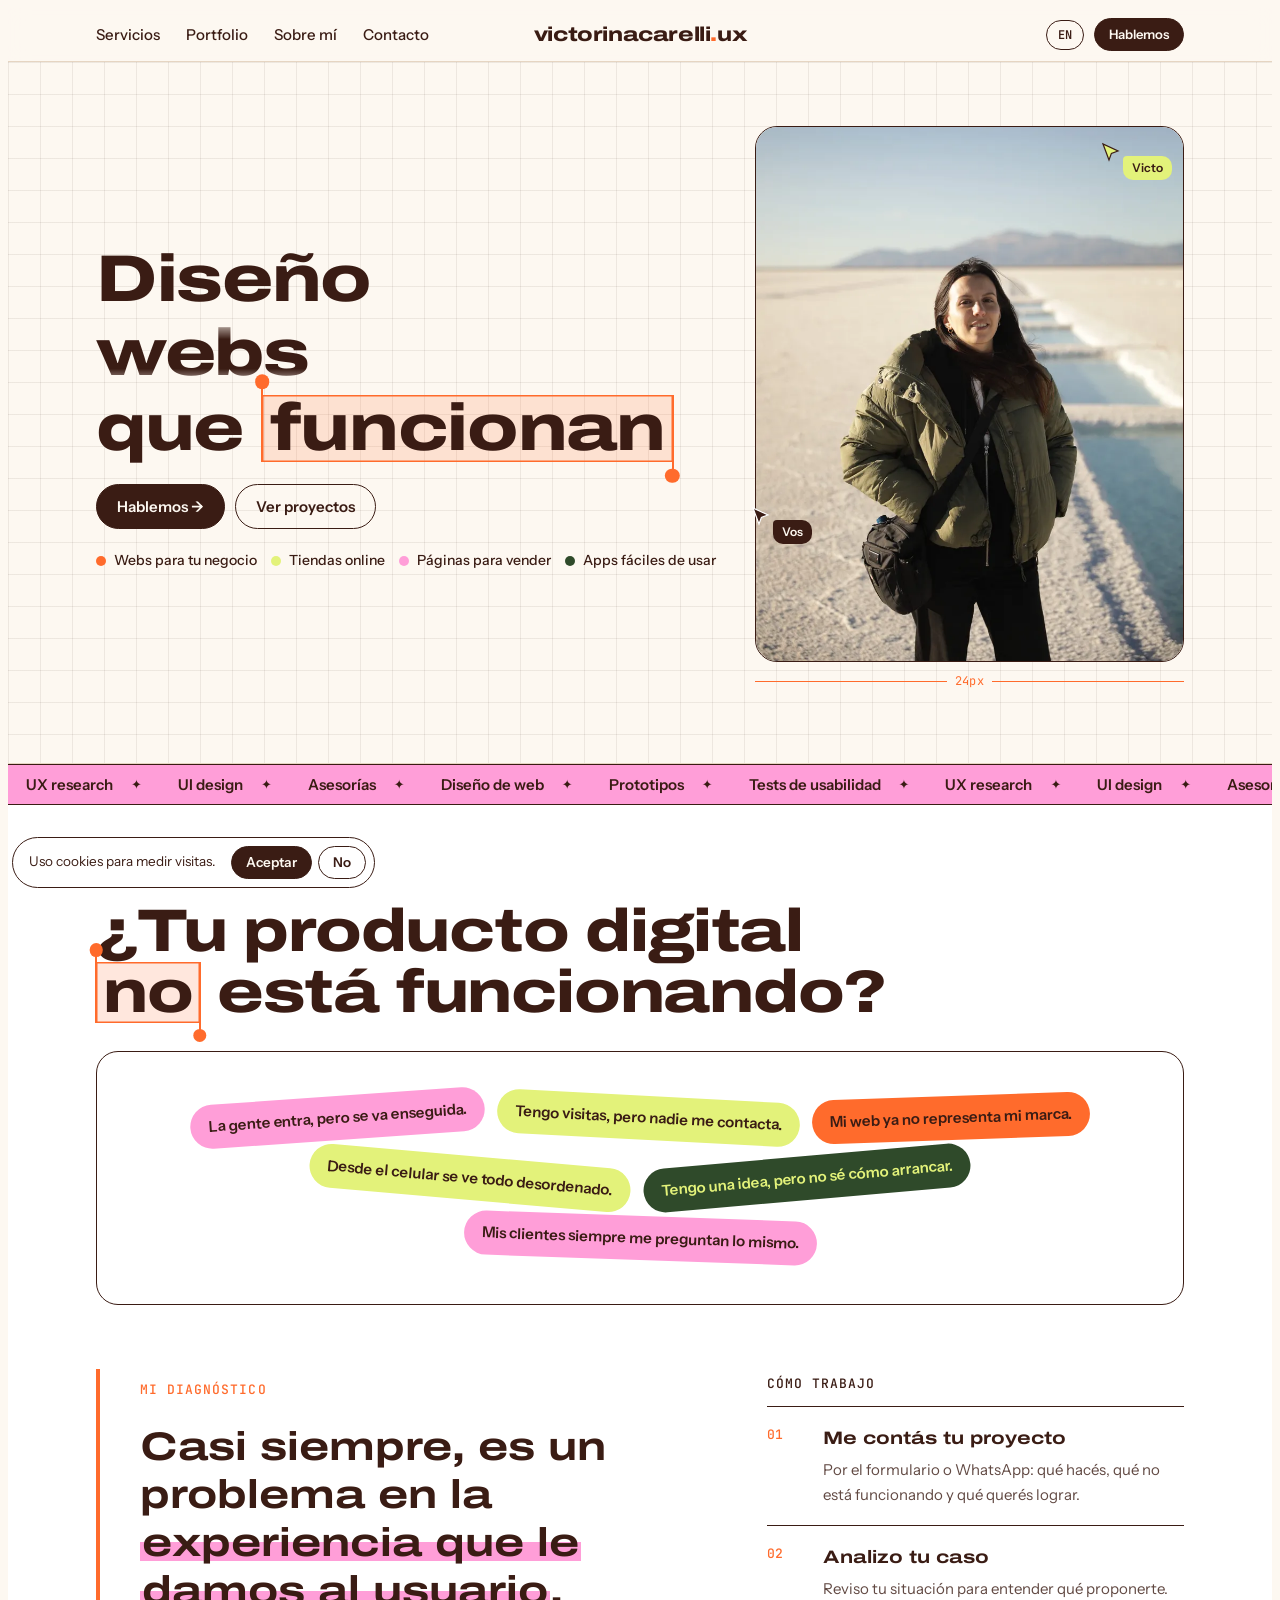
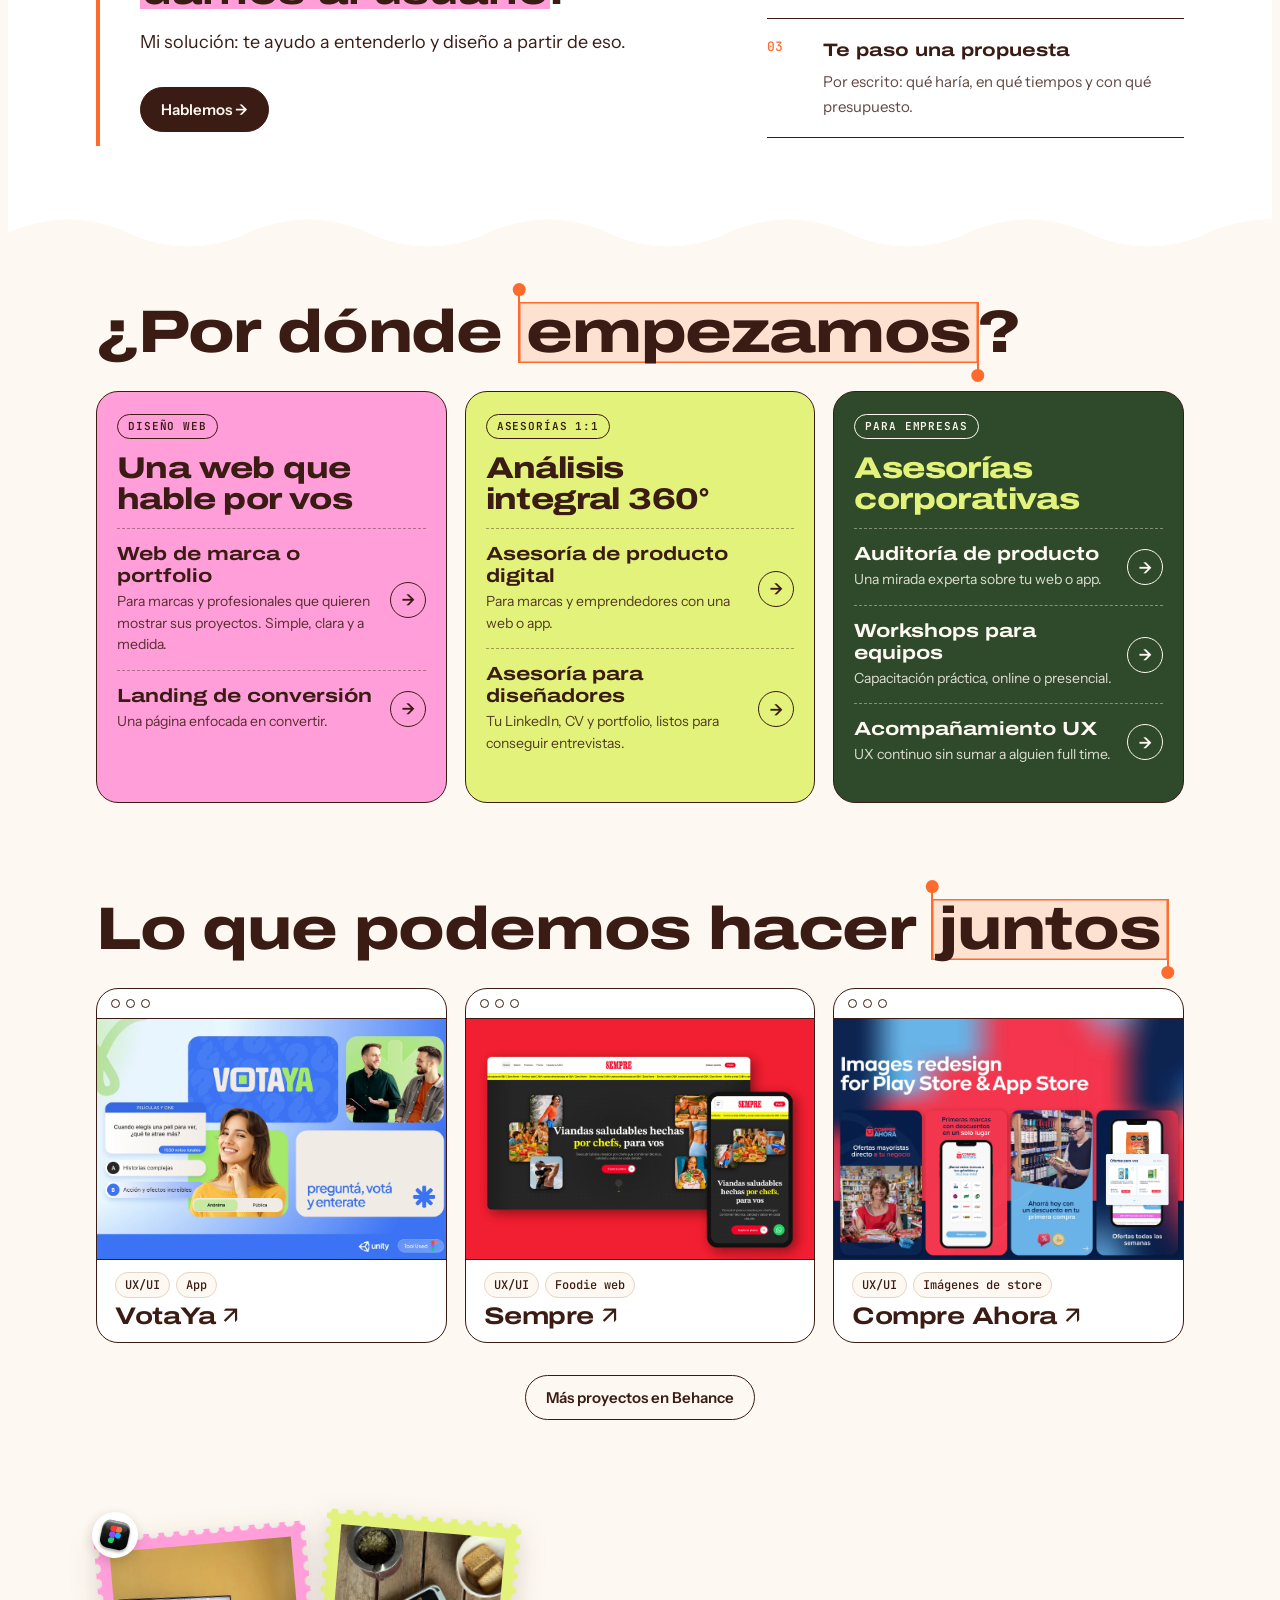
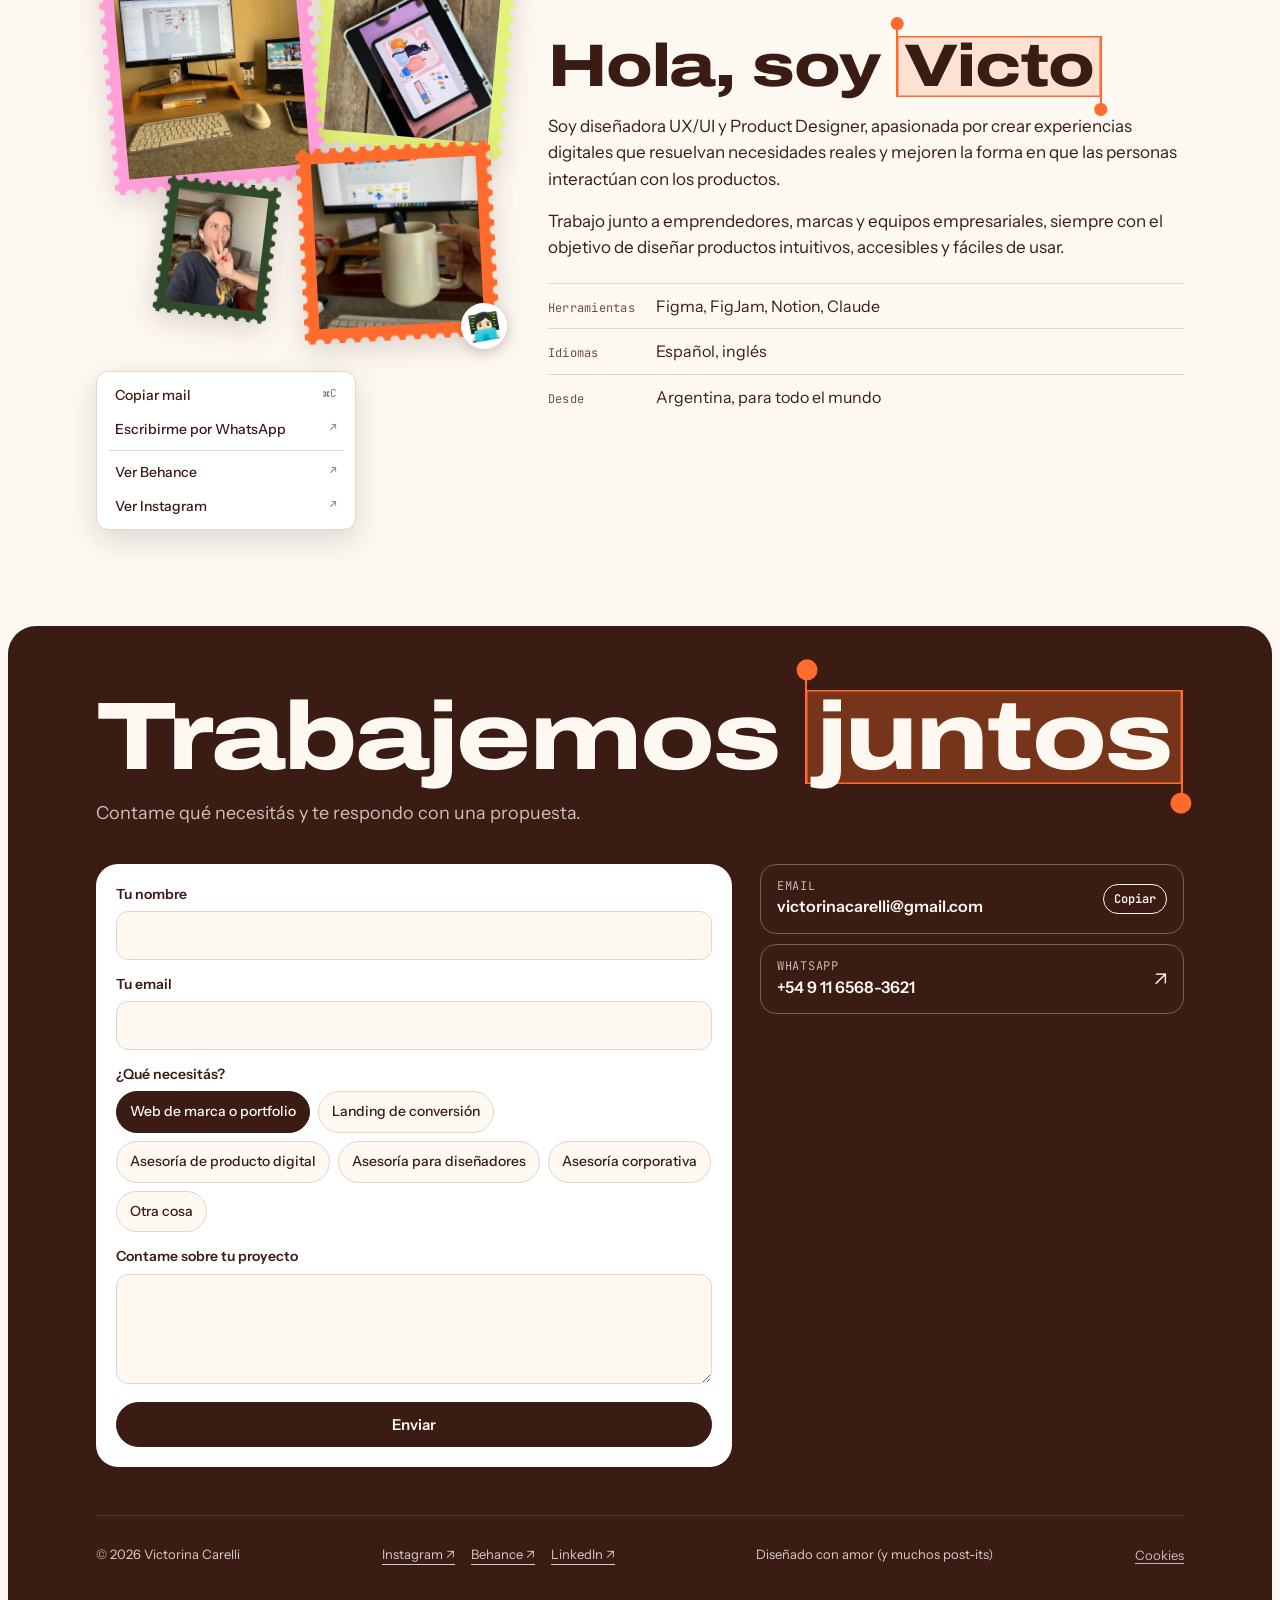
==== commit 91c93691: "Bio: nuevo texto (ES/EN) Co-Authored-By: Claude Opus 5.5 <noreply@anthropic.com> Claude-Session: htt" ====
--- a/index.html
+++ b/index.html
@@ -274,8 +274,8 @@
       </div>
       <div class="bio-text">
         <h2 id="bio-title" data-i18n-html="bio_title">Hola, soy <span class="sel"><i></i>Victo<i></i></span></h2>
-        <p data-i18n="bio_p1">Soy diseñadora UX/UI y product designer. Me encanta diseñar experiencias digitales centradas en las necesidades de las personas.</p>
-        <p data-i18n="bio_p2">Trabajo con emprendedores, marcas y equipos que quieran que sus productos sean intuitivos, accesibles y fáciles de usar.</p>
+        <p data-i18n="bio_p1">Soy diseñadora UX/UI y Product Designer, apasionada por crear experiencias digitales que resuelvan necesidades reales y mejoren la forma en que las personas interactúan con los productos.</p>
+        <p data-i18n="bio_p2">Trabajo junto a emprendedores, marcas y equipos empresariales, siempre con el objetivo de diseñar productos intuitivos, accesibles y fáciles de usar.</p>
         <div class="facts">
           <div class="fact"><span class="mono" data-i18n="f_tools">Herramientas</span><span>Figma, FigJam, Notion, Claude</span></div>
           <div class="fact"><span class="mono" data-i18n="f_lang">Idiomas</span><span data-i18n="f_lang_v">Español, inglés</span></div>
@@ -375,8 +375,8 @@
       c1_t:"Auditoría de producto",c1_s:"Una mirada experta sobre tu web o app.",c2_t:"Workshops para equipos",c2_s:"Capacitación práctica, online o presencial.",c3_t:"Acompañamiento UX",c3_s:"UX continuo sin sumar a alguien full time.",
       f_corp:"Asesoría corporativa",
       bio_eyebrow:"Mini bio",bio_title:"Hola, soy "+sel("Victo"),
-      bio_p1:"Soy diseñadora UX/UI y product designer. Me encanta diseñar experiencias digitales centradas en las necesidades de las personas.",
-      bio_p2:"Trabajo con emprendedores, marcas y equipos que quieran que sus productos sean intuitivos, accesibles y fáciles de usar.",
+      bio_p1:"Soy diseñadora UX/UI y Product Designer, apasionada por crear experiencias digitales que resuelvan necesidades reales y mejoren la forma en que las personas interactúan con los productos.",
+      bio_p2:"Trabajo junto a emprendedores, marcas y equipos empresariales, siempre con el objetivo de diseñar productos intuitivos, accesibles y fáciles de usar.",
       sample_bio:"Bio de ejemplo, la cambiamos por la tuya",f_tools:"Herramientas",f_lang:"Idiomas",f_lang_v:"Español, inglés",f_where:"Desde",f_where_v:"Argentina, para todo el mundo",
       ctx_copy:"Copiar mail",ctx_wa:"Escribirme por WhatsApp",ctx_be:"Ver Behance",ctx_ig:"Ver Instagram",
       ct_eyebrow:"Hablemos",ct_title:"Trabajemos "+sel("juntos"),ct_lead:"Contame qué necesitás y te respondo con una propuesta.",
@@ -410,8 +410,8 @@
       c1_t:"Product audit",c1_s:"An expert look at your website or app.",c2_t:"Team workshops",c2_s:"Hands-on training, online or on site.",c3_t:"Ongoing UX support",c3_s:"Continuous UX without a full-time hire.",
       f_corp:"Corporate consulting",
       bio_eyebrow:"About",bio_title:"Hi, I'm "+sel("Victo"),
-      bio_p1:"I'm a UX/UI and product designer. I love designing digital experiences centered on people's needs.",
-      bio_p2:"I work with founders, brands and teams who want their products to be intuitive, accessible and easy to use.",
+      bio_p1:"I'm a UX/UI and Product Designer, passionate about creating digital experiences that solve real needs and improve the way people interact with products.",
+      bio_p2:"I work with entrepreneurs, brands and business teams, always aiming to design products that are intuitive, accessible and easy to use.",
       sample_bio:"Sample bio, we'll replace it with yours",f_tools:"Tools",f_lang:"Languages",f_lang_v:"Spanish, English",f_where:"Based in",f_where_v:"Argentina, working worldwide",
       ctx_copy:"Copy email",ctx_wa:"Message me on WhatsApp",ctx_be:"See Behance",ctx_ig:"See Instagram",
       ct_eyebrow:"Let's talk",ct_title:"Let's work "+sel("together"),ct_lead:"Tell me what you need and I'll reply with a proposal.",
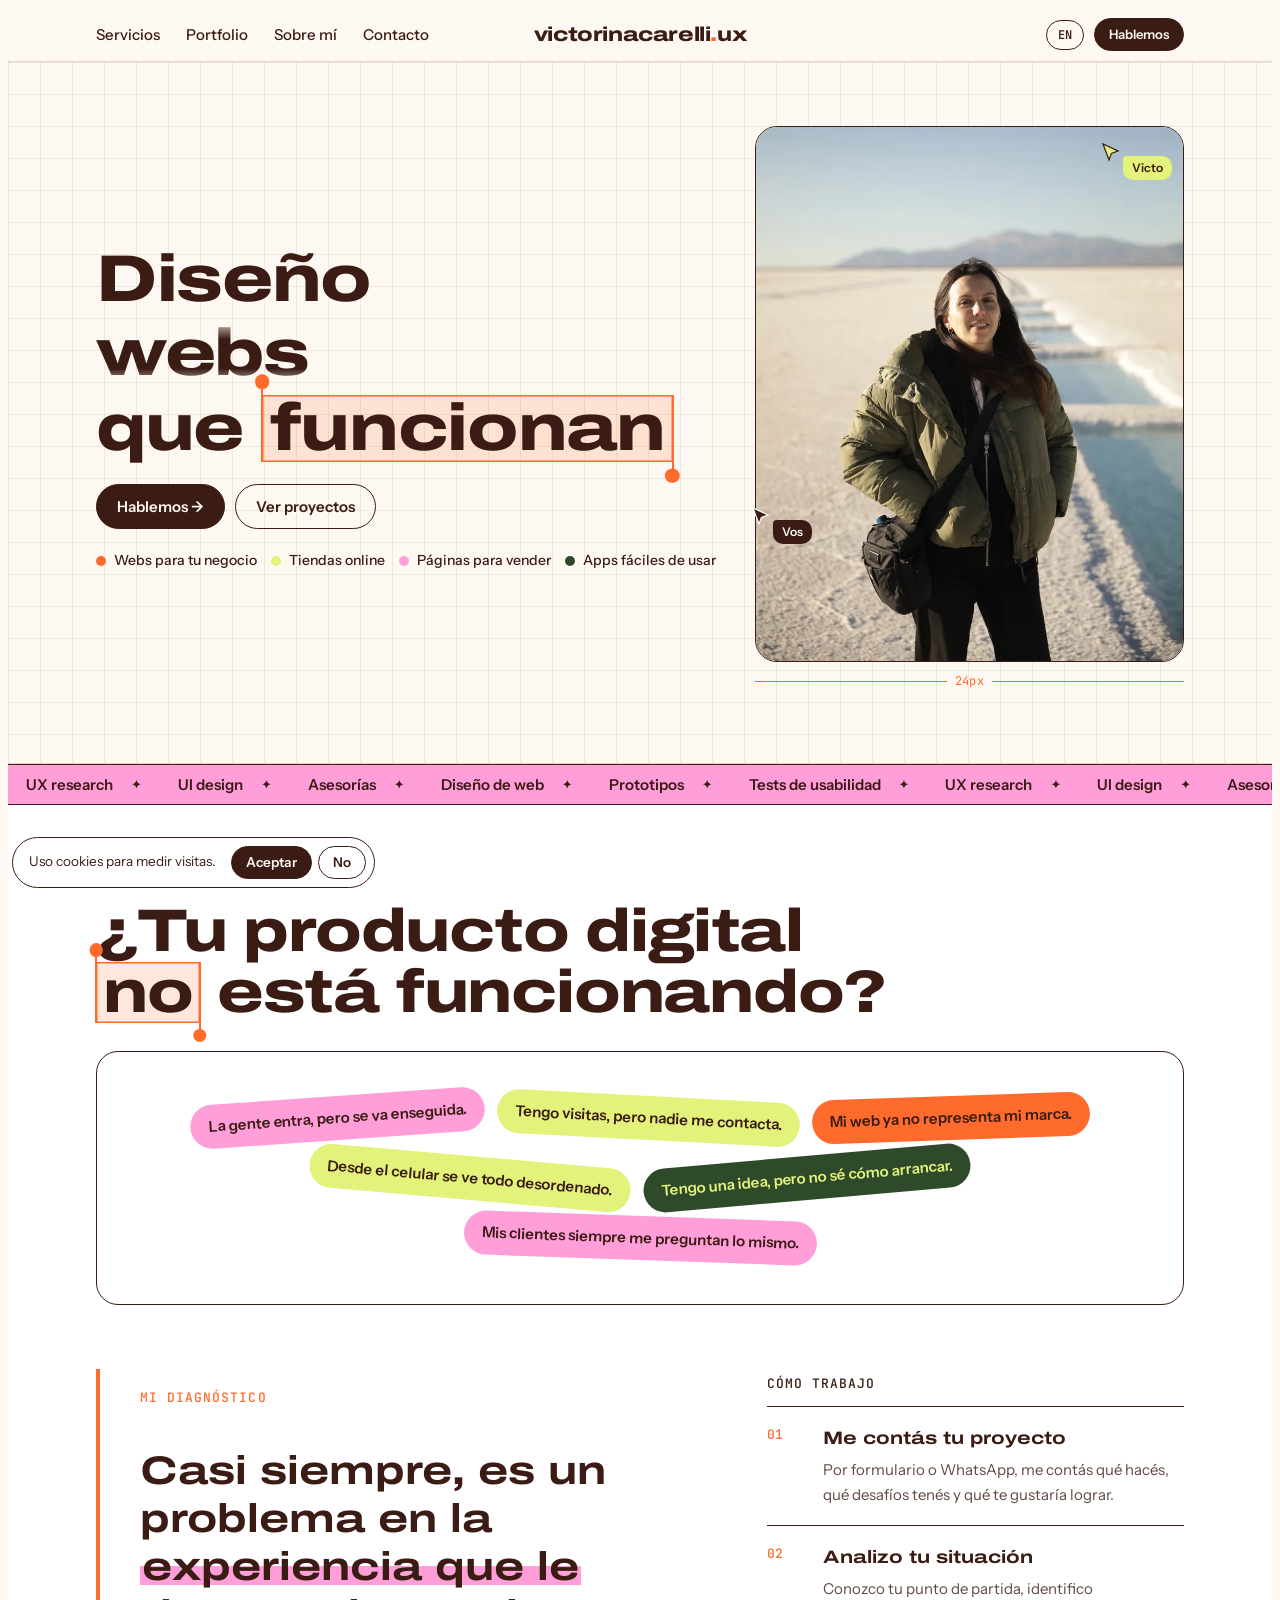
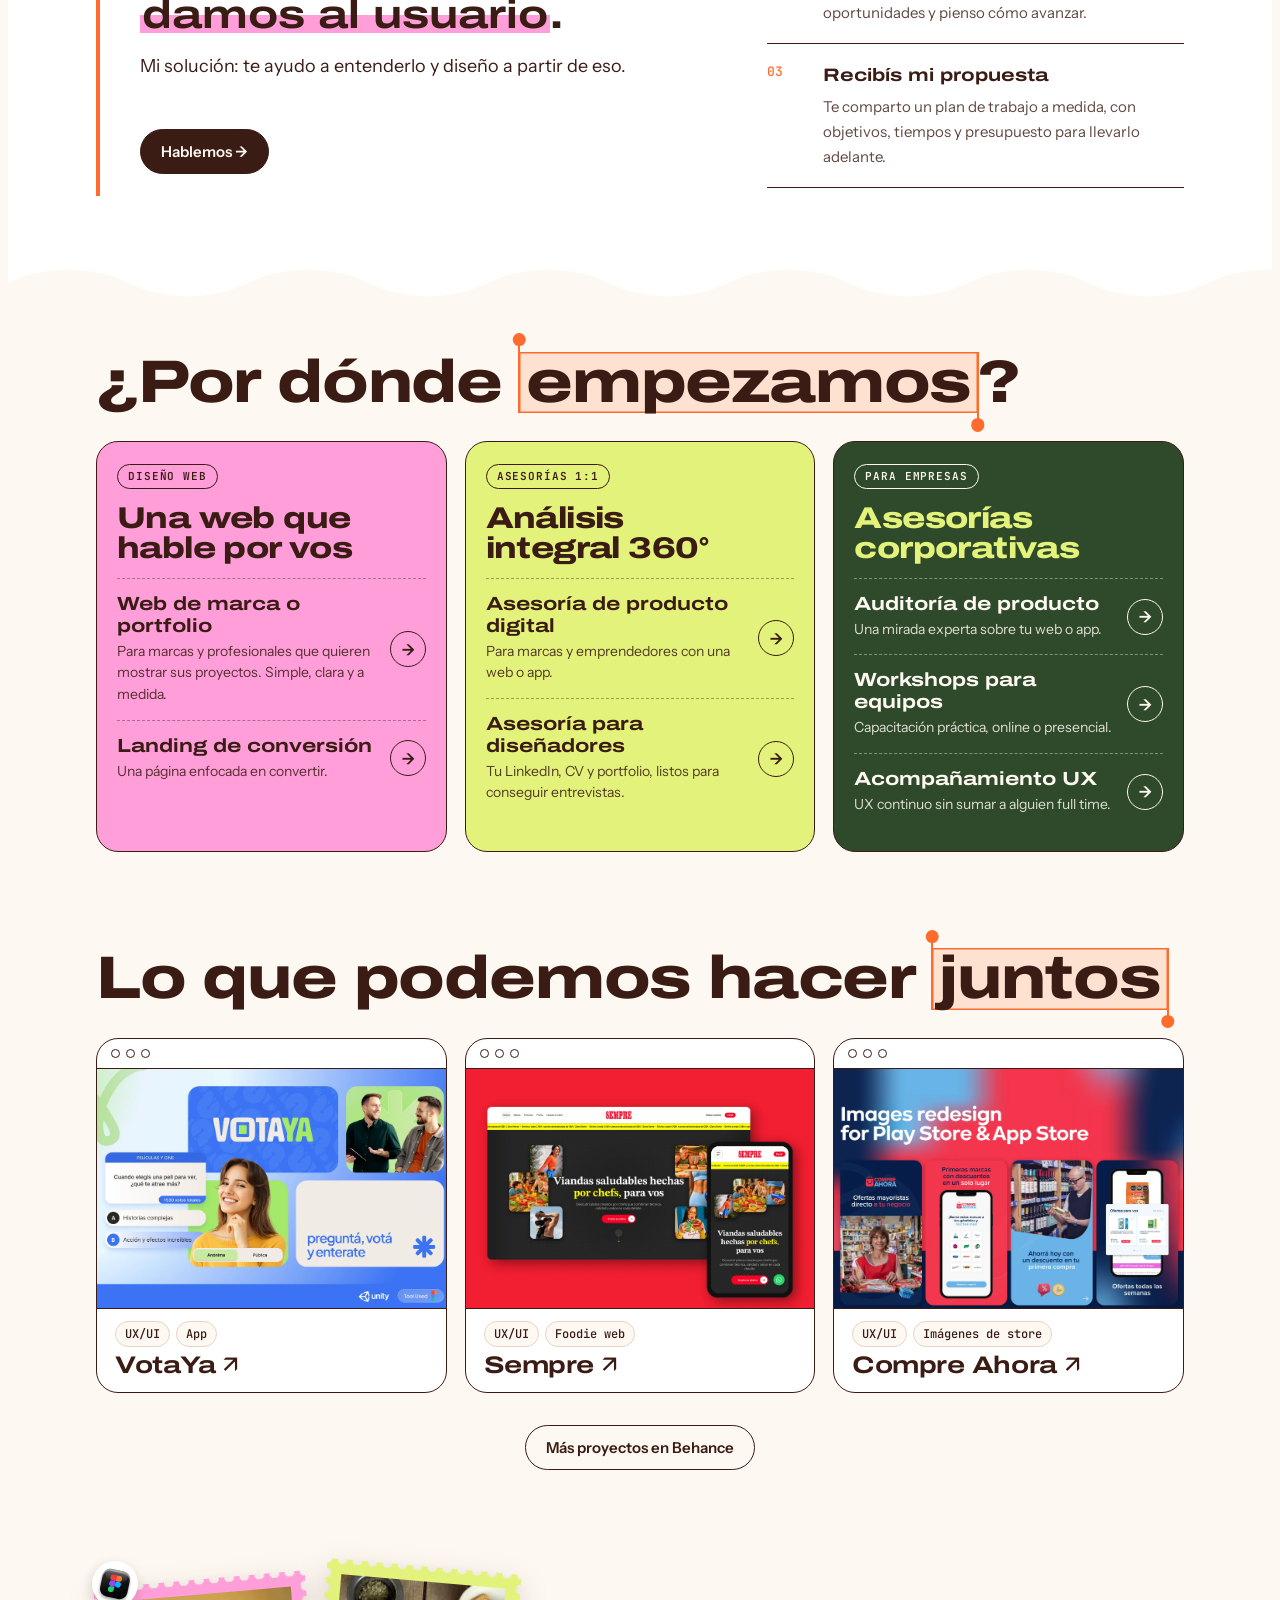
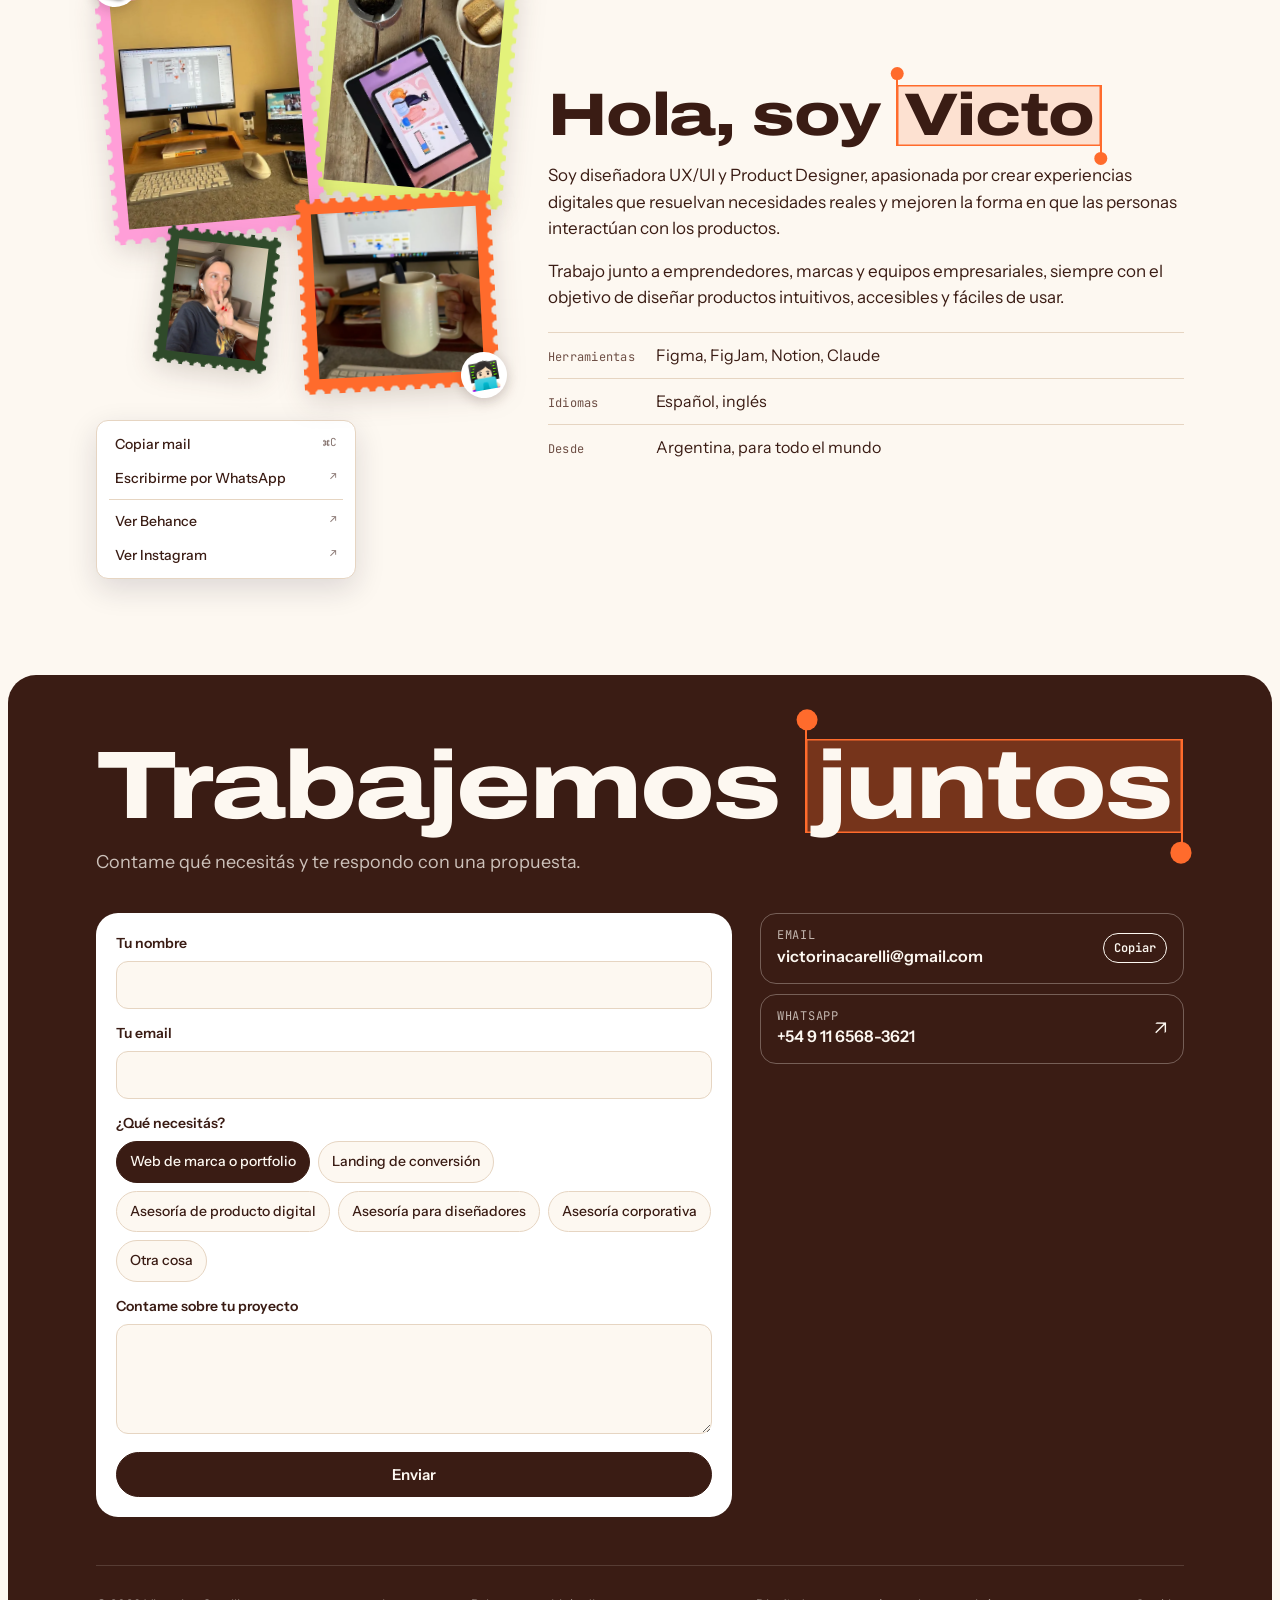
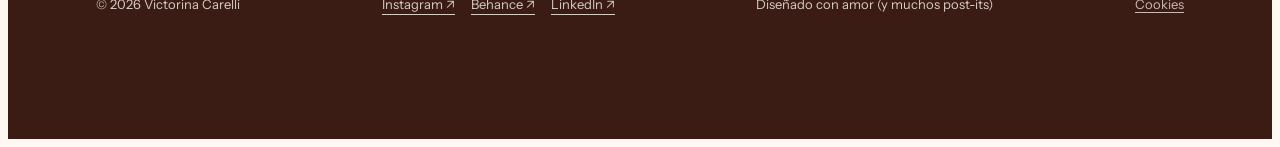
==== commit cb3caef8: "Cómo trabajo: textos nuevos (ES/EN) Co-Authored-By: Claude Opus 5.5 <noreply@anthropic.com> Claude-S" ====
--- a/index.html
+++ b/index.html
@@ -171,9 +171,9 @@
         <div class="sol-side">
           <p class="sol-kicker sol-kicker-ink" data-i18n="how_t">Cómo trabajo</p>
           <ol class="dsteps">
-            <li><b>01</b><div><strong data-i18n="how1_t">Me contás tu proyecto</strong><span data-i18n="how1_s">Por el formulario o WhatsApp: qué hacés, qué no está funcionando y qué querés lograr.</span></div></li>
-            <li><b>02</b><div><strong data-i18n="how2_t">Analizo tu caso</strong><span data-i18n="how2_s">Reviso tu situación para entender qué proponerte.</span></div></li>
-            <li><b>03</b><div><strong data-i18n="how3_t">Te paso una propuesta</strong><span data-i18n="how3_s">Por escrito: qué haría, en qué tiempos y con qué presupuesto.</span></div></li>
+            <li><b>01</b><div><strong data-i18n="how1_t">Me contás tu proyecto</strong><span data-i18n="how1_s">Por formulario o WhatsApp, me contás qué hacés, qué desafíos tenés y qué te gustaría lograr.</span></div></li>
+            <li><b>02</b><div><strong data-i18n="how2_t">Analizo tu situación</strong><span data-i18n="how2_s">Conozco tu punto de partida, identifico oportunidades y pienso cómo avanzar.</span></div></li>
+            <li><b>03</b><div><strong data-i18n="how3_t">Recibís mi propuesta</strong><span data-i18n="how3_s">Te comparto un plan de trabajo a medida, con objetivos, tiempos y presupuesto para llevarlo adelante.</span></div></li>
           </ol>
         </div>
       </div>
@@ -360,7 +360,7 @@
       marquee:["UX research","UI design","Asesorías","Diseño de web","Prototipos","Tests de usabilidad"],
       pains_eyebrow:"Diagnóstico rápido",pains_title:"¿Tu producto digital "+sel("no")+" está funcionando?",
       pain1:"La gente entra, pero se va enseguida.",pain2:"Tengo visitas, pero nadie me contacta.",pain3:"Mi web ya no representa mi marca.",pain4:"Desde el celular se ve todo desordenado.",pain5:"Tengo una idea, pero no sé cómo arrancar.",pain6:"Mis clientes siempre me preguntan lo mismo.",
-      pains_cta:"Hablemos →",sol_tag:"Mi diagnóstico",how_t:"Cómo trabajo",how1_t:"Me contás tu proyecto",how1_s:"Por el formulario o WhatsApp: qué hacés, qué no está funcionando y qué querés lograr.",how2_t:"Analizo tu caso",how2_s:"Reviso tu situación para entender qué proponerte.",how3_t:"Te paso una propuesta",how3_s:"Por escrito: qué haría, en qué tiempos y con qué presupuesto.",pains_foot_t:'Casi siempre, es un problema en la <mark class="hl">experiencia<br class="br-d"> que le damos al usuario</mark>.',pains_foot:"Mi solución: te ayudo a entenderlo y diseño a partir de eso.",
+      pains_cta:"Hablemos →",sol_tag:"Mi diagnóstico",how_t:"Cómo trabajo",how1_t:"Me contás tu proyecto",how1_s:"Por formulario o WhatsApp, me contás qué hacés, qué desafíos tenés y qué te gustaría lograr.",how2_t:"Analizo tu situación",how2_s:"Conozco tu punto de partida, identifico oportunidades y pienso cómo avanzar.",how3_t:"Recibís mi propuesta",how3_s:"Te comparto un plan de trabajo a medida, con objetivos, tiempos y presupuesto para llevarlo adelante.",pains_foot_t:'Casi siempre, es un problema en la <mark class="hl">experiencia<br class="br-d"> que le damos al usuario</mark>.',pains_foot:"Mi solución: te ayudo a entenderlo y diseño a partir de eso.",
       pf_eyebrow:"Portfolio",pf_title:"Lo que podemos hacer "+sel("juntos"),sample:"Ejemplo",chip_ai:"Con IA",
       p1_t:"VotaYa",p1_d:"Ver el caso ↗",chip_web:"Plataforma web",chip_redesign:"Rediseño",
       p2_t:"Sempre",p2_d:"Ver la web ↗",chip_live:"Foodie web",
@@ -395,7 +395,7 @@
       marquee:["UX research","UI design","Consulting","Web design","Prototypes","Usability testing"],
       pains_eyebrow:"Quick check",pains_title:"Is your digital product "+sel("not")+" working?",
       pain1:"People come in, but leave right away.",pain2:"I get visits, but nobody contacts me.",pain3:"My website no longer reflects my brand.",pain4:"On mobile everything looks messy.",pain5:"I have an idea, but don't know how to start.",pain6:"My clients always ask me the same thing.",
-      pains_cta:"Let's talk →",sol_tag:"My diagnosis",how_t:"How I work",how1_t:"You tell me about your project",how1_s:"Through the form or WhatsApp: what you do, what isn't working and what you want to achieve.",how2_t:"I analyze your case",how2_s:"I review your situation to understand what to propose.",how3_t:"I send you a proposal",how3_s:"In writing: what I'd do, the timeline and the budget.",pains_foot_t:'Most of the time, it\'s a problem with the <mark class="hl">experience<br class="br-d"> we give the user</mark>.',pains_foot:"My solution: I help you understand it and design from there.",
+      pains_cta:"Let's talk →",sol_tag:"My diagnosis",how_t:"How I work",how1_t:"You tell me about your project",how1_s:"Through the form or WhatsApp, you tell me what you do, what challenges you face and what you'd like to achieve.",how2_t:"I analyze your situation",how2_s:"I get to know your starting point, spot opportunities and think about how to move forward.",how3_t:"You get my proposal",how3_s:"I share a tailored work plan, with goals, timeline and budget to make it happen.",pains_foot_t:'Most of the time, it\'s a problem with the <mark class="hl">experience<br class="br-d"> we give the user</mark>.',pains_foot:"My solution: I help you understand it and design from there.",
       pf_eyebrow:"Work",pf_title:"What we can do "+sel("together"),sample:"Sample",chip_ai:"AI-built",
       p1_t:"VotaYa",p1_d:"See the case ↗",chip_web:"Web platform",chip_redesign:"Redesign",
       p2_t:"Sempre",p2_d:"Visit the site ↗",chip_live:"Foodie web",
